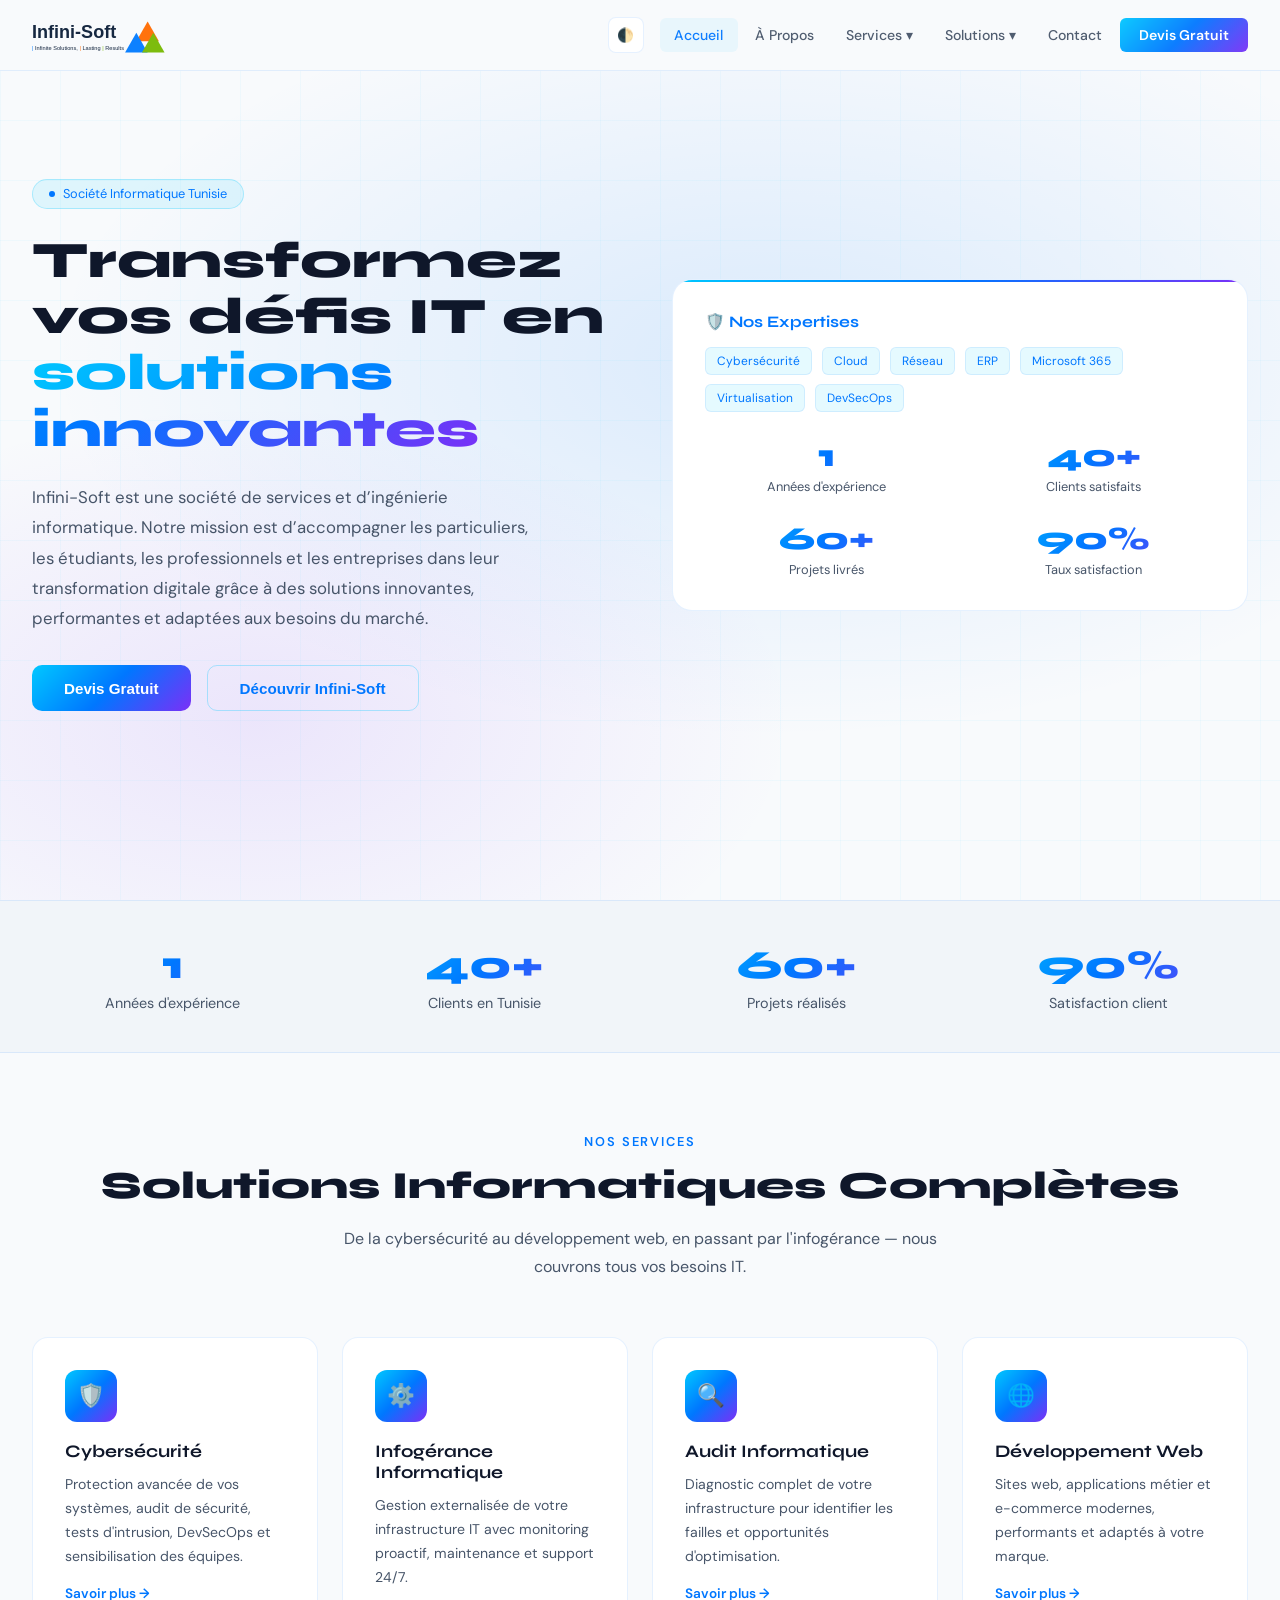
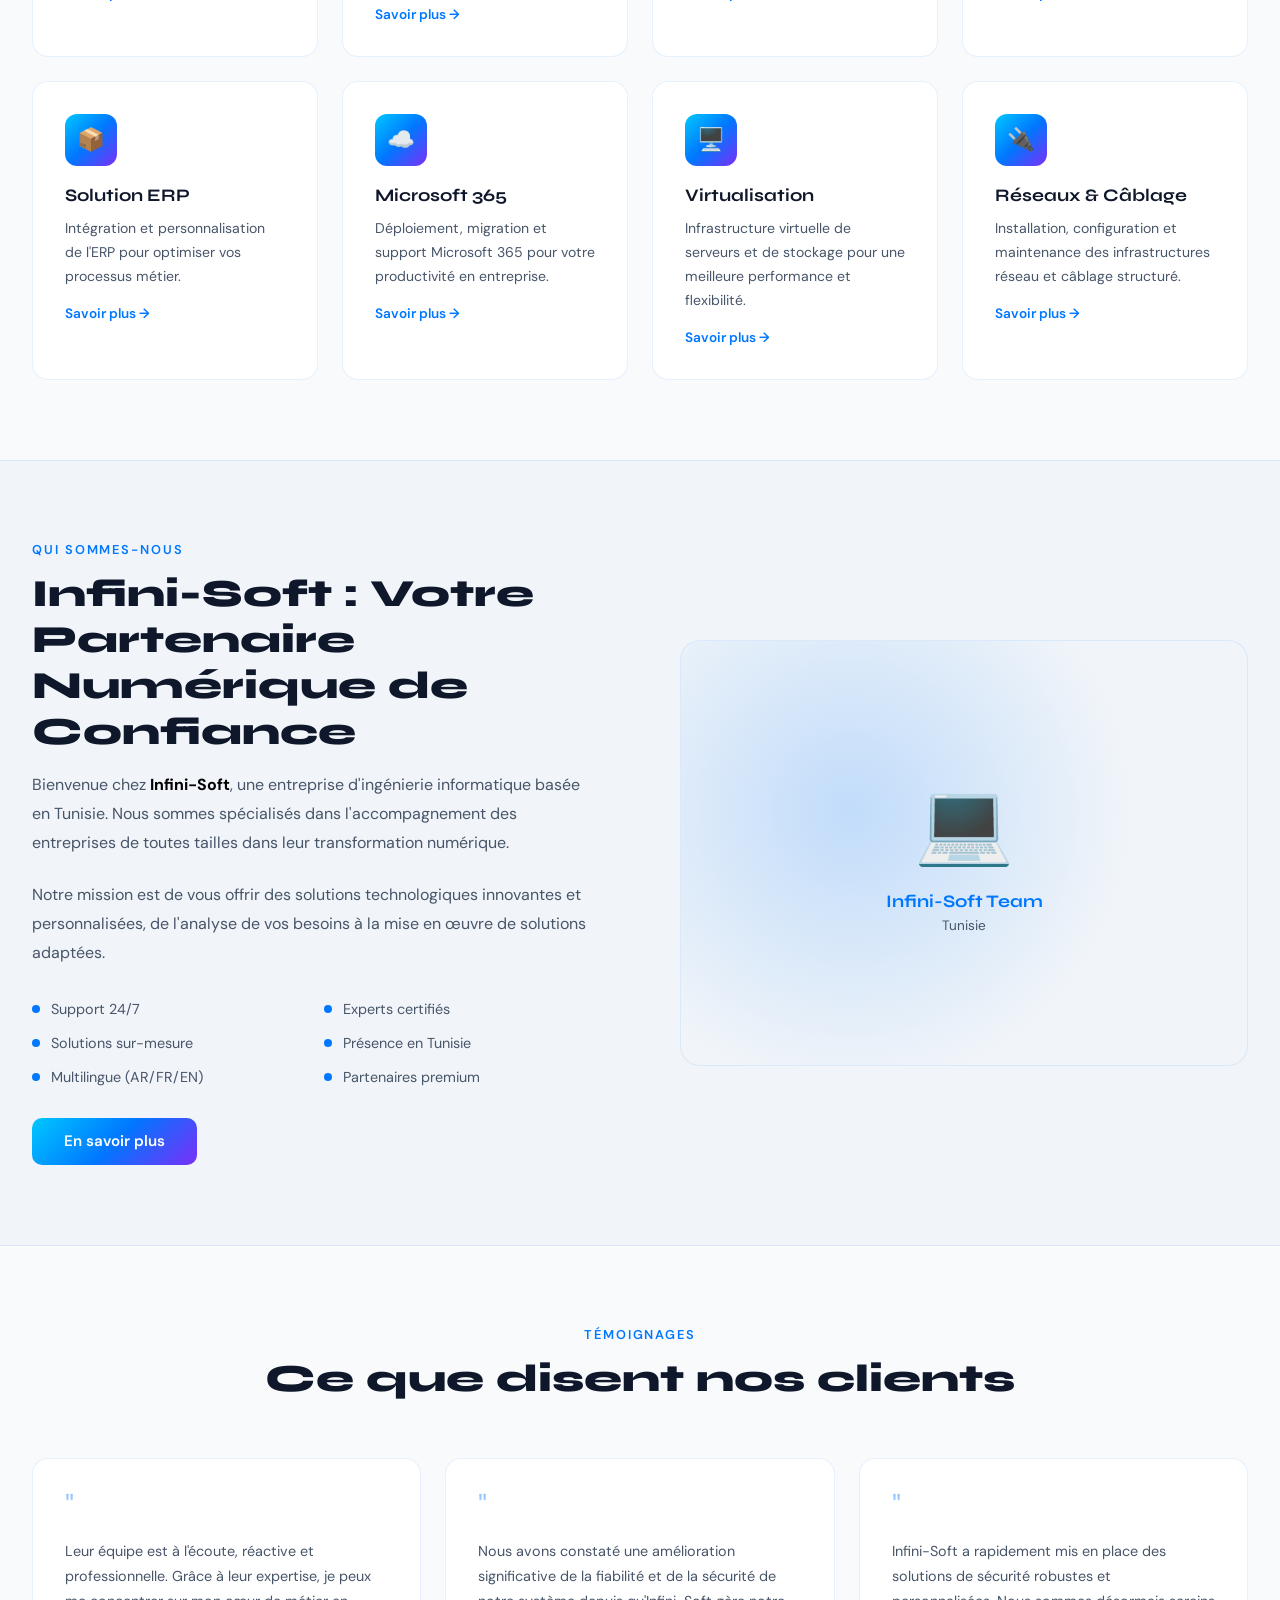
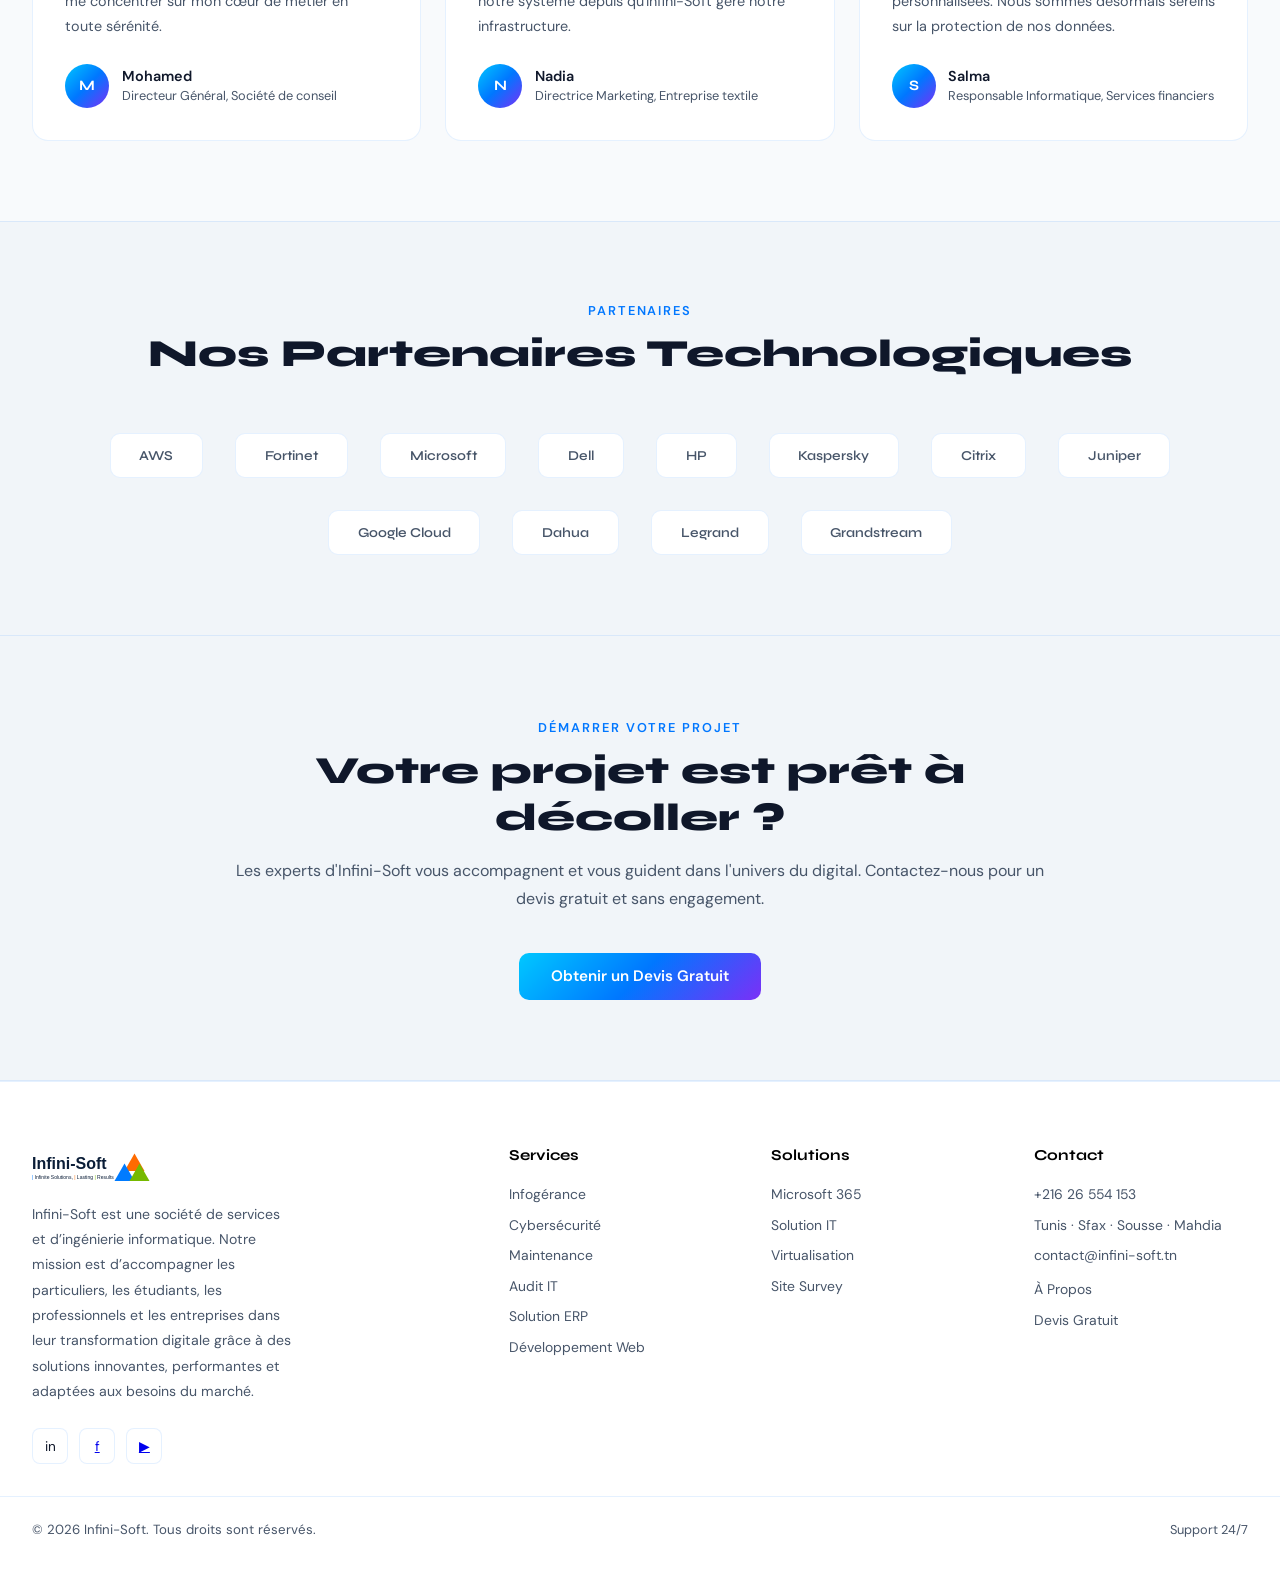
==== index.html @ 105f799c "fix: boutons hero, suppression X twitter, YouTube link, texte cybersecurite, responsive CTA" ====
<!DOCTYPE html>
<html lang="fr">
<head>
<meta charset="UTF-8">
<meta name="viewport" content="width=device-width, initial-scale=1.0">
<title>Infini-Soft</title>
<link rel="icon" type="image/svg+xml" href="img/favicon.svg">
<link href="https://fonts.googleapis.com/css2?family=Syne:wght@400;600;700;800&family=DM+Sans:wght@300;400;500;600&display=swap" rel="stylesheet">
<style>
:root {
  /* Valeurs par défaut (Mode Clair) */
  --bg: #f8fafc;
  --bg2: #ffffff;
  --bg3: #f1f5f9;
  --accent: #0077ff;
  --accent2: #0056b3;
  --accent3: #6366f1;
  --text: #0f172a;
  --text2: #475569;
  --white: #000000;
  --card: #ffffff;
  --border: rgba(0,119,255,0.1);
  --grad: linear-gradient(135deg, #00c8ff 0%, #0077ff 50%, #7b2ff7 100%);
  --shadow: 0 10px 30px rgba(0,0,0,0.05);
}

/* Mode Sombre (soit via système, soit via classe forcée) */
@media (prefers-color-scheme: dark) {
  body:not(.light-mode) {
    --bg: #0a0e1a;
    --bg2: #0f1525;
    --bg3: #141c30;
    --accent: #00c8ff;
    --accent2: #0077ff;
    --accent3: #7b2ff7;
    --text: #e8edf8;
    --text2: #8899bb;
    --white: #ffffff;
    --card: #131b2e;
    --border: rgba(0,200,255,0.12);
    --grad: linear-gradient(135deg, #00c8ff 0%, #0077ff 50%, #7b2ff7 100%);
    --shadow: 0 20px 60px rgba(0,120,255,0.15);
  }
}

body.dark-mode {
  --bg: #0a0e1a;
  --bg2: #0f1525;
  --bg3: #141c30;
  --accent: #00c8ff;
  --accent2: #0077ff;
  --accent3: #7b2ff7;
  --text: #e8edf8;
  --text2: #8899bb;
  --white: #ffffff;
  --card: #131b2e;
  --border: rgba(0,200,255,0.12);
  --grad: linear-gradient(135deg, #00c8ff 0%, #0077ff 50%, #7b2ff7 100%);
  --shadow: 0 20px 60px rgba(0,120,255,0.15);
}

body.light-mode {
  --bg: #f8fafc;
  --bg2: #ffffff;
  --bg3: #f1f5f9;
  --accent: #0077ff;
  --accent2: #0056b3;
  --accent3: #6366f1;
  --text: #0f172a;
  --text2: #475569;
  --white: #000000;
  --card: #ffffff;
  --border: rgba(0,119,255,0.1);
  --grad: linear-gradient(135deg, #00c8ff 0%, #0077ff 50%, #7b2ff7 100%);
  --shadow: 0 10px 30px rgba(0,0,0,0.05);
}
*{margin:0;padding:0;box-sizing:border-box;}
html{scroll-behavior:smooth;}
body{font-family:'DM Sans',sans-serif;background:var(--bg);color:var(--text);overflow-x:hidden; scroll-behavior: smooth;}
body.menu-open{overflow:hidden;height:100vh;overscroll-behavior:none;}

/* ─── SCROLLBAR ─── */
::-webkit-scrollbar{width:6px;}
::-webkit-scrollbar-track{background:var(--bg);}
::-webkit-scrollbar-thumb{background:var(--accent2);border-radius:3px;}

/* ─── PAGES ─── */
.page{display:none;min-height:100vh;}
.page.active{display:block;}

/* ─── NAV ─── */
nav{position:fixed;top:0;left:0;right:0;z-index:1000;background:var(--bg);backdrop-filter:blur(20px);border-bottom:1px solid var(--border);opacity: 0.95;}
.nav-inner{max-width:1280px;margin:auto;padding:0 2rem;display:flex;align-items:center;justify-content:space-between;height:70px;}
.logo{display: flex; align-items: center; cursor:pointer;}
.logo img.dark-logo { display: none; }
.logo img.light-logo { display: block; }

@media (prefers-color-scheme: dark) {
  body:not(.light-mode) .logo img.light-logo { display: none; }
  body:not(.light-mode) .logo img.dark-logo { display: block; }
}
body.dark-mode .logo img.light-logo { display: none; }
body.dark-mode .logo img.dark-logo { display: block; }
body.light-mode .logo img.dark-logo { display: none; }
body.light-mode .logo img.light-logo { display: block; }
.nav-links{display:flex;gap:0.2rem;list-style:none;}
.nav-links li{position:relative;}
.nav-links a{color:var(--text2);text-decoration:none;font-size:0.88rem;font-weight:500;padding:0.5rem 0.9rem;border-radius:6px;transition:all .2s;cursor:pointer;display:block;}
.nav-links a:hover,.nav-links a.active{color:var(--accent);background:rgba(0,200,255,0.07);}
.dropdown{position:absolute;top:100%;left:0;background:var(--bg2);border:1px solid var(--border);border-radius:10px;min-width:240px;padding:0.5rem;opacity:0;pointer-events:none;transform:translateY(10px);transition:all .25s;z-index:1100;box-shadow:var(--shadow);max-height:80vh;overflow-y:auto;}
.nav-links li:hover .dropdown{opacity:1;pointer-events:all;transform:translateY(0);}
.dropdown a{font-size:0.84rem;padding:0.6rem 1rem;border-radius:6px;color:var(--text2);display:block;width:100%;transition: .2s;}
.dropdown a:hover{color:var(--accent);background:rgba(0,200,255,0.07);transform: translateX(5px);}
.nav-cta{background:var(--grad);color:#fff!important;border-radius:8px;padding:0.5rem 1.2rem!important;font-weight:600!important;-webkit-text-fill-color:#fff!important;}
.nav-cta:hover{opacity:0.9;color:#fff!important;}
.hamburger{display:none;flex-direction:column;gap:5px;cursor:pointer;padding:8px;min-width:44px;min-height:44px;justify-content:center;align-items:center;}
.hamburger span{width:24px;height:2px;background:var(--text);border-radius:2px;transition:.3s;}
.mobile-menu{display:none;position:fixed;top:70px;left:0;right:0;background:var(--bg2);border-bottom:1px solid var(--border);padding:1rem 2rem;z-index:999;max-height:calc(100vh - 70px);overflow-y:auto;overscroll-behavior:contain;-webkit-overflow-scrolling:touch;}
.mobile-menu.open{display:block;}
.mobile-menu a{display:block;padding:.7rem 0;color:var(--text2);text-decoration:none;font-size:.95rem;border-bottom:1px solid var(--border);cursor:pointer;}
#mobileServicesToggle{font-weight:600;color:var(--text);}
#mobileServicesMenu{display:none;background:rgba(0,200,255,0.04);border-radius:8px;margin:.3rem 0;padding:.3rem .8rem;}
#mobileServicesMenu a{font-size:.9rem;padding:.55rem 0;border-bottom:1px solid rgba(0,200,255,0.08);}
#mobileServicesMenu a:last-child{border-bottom:none;}
#mobileSolutionsToggle{font-weight:600;color:var(--text);}
#mobileSolutionsMenu{display:none;background:rgba(0,200,255,0.04);border-radius:8px;margin:.3rem 0;padding:.3rem .8rem;}
#mobileSolutionsMenu a{font-size:.9rem;padding:.55rem 0;border-bottom:1px solid rgba(0,200,255,0.08);}
#mobileSolutionsMenu a:last-child{border-bottom:none;}

/* ─── HERO ─── */
.hero{min-height:100vh;display:flex;align-items:center;position:relative;overflow:hidden;padding-top:70px;}
.hero-bg{position:absolute;inset:0;pointer-events:none;z-index:0;background:radial-gradient(ellipse 80% 60% at 60% 40%, rgba(0,119,255,0.12) 0%, transparent 70%),radial-gradient(ellipse 60% 50% at 20% 80%, rgba(123,47,247,0.10) 0%, transparent 70%);}
.hero-grid{position:absolute;inset:0;pointer-events:none;z-index:0;background-image:linear-gradient(rgba(0,200,255,0.04) 1px,transparent 1px),linear-gradient(90deg,rgba(0,200,255,0.04) 1px,transparent 1px);background-size:60px 60px;}
.hero-inner{position:relative;z-index:1;max-width:1280px;margin:auto;padding:4rem 2rem;display:grid;grid-template-columns:1fr 1fr;gap:4rem;align-items:center;}
.hero-badge{display:inline-flex;align-items:center;gap:.5rem;background:rgba(0,200,255,0.1);border:1px solid rgba(0,200,255,0.25);border-radius:50px;padding:.35rem 1rem;font-size:.8rem;color:var(--accent);margin-bottom:1.5rem;}
.hero-badge span{width:6px;height:6px;background:var(--accent);border-radius:50%;animation:pulse 2s infinite;}
@keyframes pulse{0%,100%{opacity:1}50%{opacity:.3}}
.hero h1{font-family:'Syne',sans-serif;font-size:clamp(2.2rem,4vw,3.8rem);font-weight:800;line-height:1.1;margin-bottom:1.5rem;}
.hero h1 .grad{background:var(--grad);-webkit-background-clip:text;-webkit-text-fill-color:transparent;}
.hero p{color:var(--text2);font-size:1.05rem;line-height:1.8;margin-bottom:2rem;max-width:520px;}
.hero-btns{display:flex;gap:1rem;flex-wrap:wrap;}
.btn-primary{background:var(--grad);color:#fff;border:none;padding:.85rem 2rem;border-radius:10px;font-size:.95rem;font-weight:600;cursor:pointer;transition:.25s;text-decoration:none;display:inline-block;}
.btn-primary:hover{transform:translateY(-2px);box-shadow:0 12px 30px rgba(0,119,255,0.4);}
.btn-outline{background:transparent;color:var(--accent);border:1px solid rgba(0,200,255,0.3);padding:.85rem 2rem;border-radius:10px;font-size:.95rem;font-weight:600;cursor:pointer;transition:.25s;text-decoration:none;display:inline-block;}
.btn-outline:hover{background:rgba(0,200,255,0.08);border-color:var(--accent);}
.hero-visual{position:relative;}
.hero-card{background:var(--card);border:1px solid var(--border);border-radius:20px;padding:2rem;position:relative;overflow:hidden;}
.hero-card::before{content:'';position:absolute;top:0;left:0;right:0;height:2px;background:var(--grad);}
.stats-grid{display:grid;grid-template-columns:1fr 1fr;gap:1.5rem;margin-top:1.5rem;}
.stat-item{text-align:center;}
.stat-num{font-family:'Syne',sans-serif;font-size:2rem;font-weight:800;background:var(--grad);-webkit-background-clip:text;-webkit-text-fill-color:transparent;}
.stat-label{font-size:.8rem;color:var(--text2);margin-top:.2rem;}
.floating-chips{display:flex;gap:.6rem;flex-wrap:wrap;margin-bottom:1.5rem;}
.chip{background:rgba(0,200,255,0.1);border:1px solid var(--border);border-radius:6px;padding:.3rem .7rem;font-size:.75rem;color:var(--accent);}

/* ─── SECTION BASE ─── */
section{padding:5rem 0; scroll-margin-top: 80px;}
.container{max-width:1280px;margin:auto;padding:0 2rem;}
.section-label{font-size:.8rem;font-weight:600;letter-spacing:.15em;text-transform:uppercase;color:var(--accent);margin-bottom:.8rem;}
.section-title{font-family:'Syne',sans-serif;font-size:clamp(1.8rem,3vw,2.8rem);font-weight:800;line-height:1.2;margin-bottom:1rem;}
.section-sub{color:var(--text2);font-size:1rem;line-height:1.75;max-width:600px;}
.section-header{margin-bottom:3.5rem;}
.text-center{text-align:center;}
.text-center .section-sub{margin:0 auto;}

/* ─── SERVICES GRID ─── */
.services-grid{display:grid;grid-template-columns:repeat(auto-fill,minmax(280px,1fr));gap:1.5rem;}
.service-card{background:var(--card);border:1px solid var(--border);border-radius:16px;padding:2rem;transition:.3s;cursor:pointer;position:relative;overflow:hidden;}
.service-card::after{content:'';position:absolute;inset:0;background:var(--grad);opacity:0;transition:.3s;}
.service-card:hover{transform:translateY(-4px);border-color:rgba(0,200,255,0.3);box-shadow:var(--shadow);}
.service-icon{width:52px;height:52px;background:var(--grad);border-radius:12px;display:flex;align-items:center;justify-content:center;font-size:1.4rem;margin-bottom:1.2rem;position:relative;z-index:1;}
.service-card h3{font-family:'Syne',sans-serif;font-size:1.1rem;font-weight:700;margin-bottom:.7rem;position:relative;z-index:1;}
.service-card p{color:var(--text2);font-size:.88rem;line-height:1.7;position:relative;z-index:1;}
.service-link{color:var(--accent);font-size:.85rem;font-weight:600;margin-top:1rem;display:inline-flex;align-items:center;gap:.3rem;text-decoration:none;position:relative;z-index:1;cursor:pointer;}
.service-link:hover{gap:.6rem;}

/* ─── ABOUT SECTION ─── */
.about-grid{display:grid;grid-template-columns:1fr 1fr;gap:5rem;align-items:center;}
.about-img{border-radius:20px;overflow:hidden;position:relative;}
.about-img-placeholder{width:100%;aspect-ratio:4/3;background:var(--bg3);border-radius:20px;border:1px solid var(--border);display:flex;align-items:center;justify-content:center;font-size:4rem;position:relative;overflow:hidden;}
.about-img-placeholder::before{content:'';position:absolute;inset:0;background:radial-gradient(circle at 30% 40%, rgba(0,119,255,0.2),transparent 60%);}
.about-features{display:grid;grid-template-columns:1fr 1fr;gap:1rem;margin-top:2rem;}
.feat-item{display:flex;align-items:center;gap:.7rem;font-size:.9rem;color:var(--text2);}
.feat-dot{width:8px;height:8px;border-radius:50%;background:var(--accent);flex-shrink:0;}

/* ─── STATS BAR ─── */
.stats-bar{background:var(--bg3);border-top:1px solid var(--border);border-bottom:1px solid var(--border);}
.stats-bar-inner{max-width:1280px;margin:auto;padding:2.5rem 2rem;display:grid;grid-template-columns:repeat(4,1fr);gap:2rem;}
.stat-box{text-align:center;}
.stat-box .num{font-family:'Syne',sans-serif;font-size:2.5rem;font-weight:800;background:var(--grad);-webkit-background-clip:text;-webkit-text-fill-color:transparent;}
.stat-box .lbl{color:var(--text2);font-size:.9rem;margin-top:.3rem;}

/* ─── TESTIMONIALS ─── */
.testimonials-grid{display:grid;grid-template-columns:repeat(auto-fill,minmax(320px,1fr));gap:1.5rem;}
.testi-card{background:var(--card);border:1px solid var(--border);border-radius:16px;padding:2rem;}
.testi-quote{font-size:2rem;color:var(--accent);opacity:.4;line-height:1;}
.testi-text{color:var(--text2);font-size:.9rem;line-height:1.75;margin:1rem 0 1.5rem;}
.testi-author{display:flex;align-items:center;gap:.8rem;}
.testi-avatar{width:44px;height:44px;border-radius:50%;background:var(--grad);display:flex;align-items:center;justify-content:center;font-family:'Syne',sans-serif;font-weight:700;font-size:.9rem;color:#fff;}
.testi-name{font-weight:600;font-size:.9rem;}
.testi-role{color:var(--text2);font-size:.8rem;margin-top:.1rem;}

/* ─── PARTNERS ─── */
.partners-row{display:flex;gap:2rem;flex-wrap:wrap;justify-content:center;align-items:center;}
.partner-logo{background:var(--card);border:1px solid var(--border);border-radius:10px;padding:.8rem 1.8rem;font-family:'Syne',sans-serif;font-size:.85rem;font-weight:600;color:var(--text2);transition:.2s;}
.partner-logo:hover{border-color:var(--accent);color:var(--accent);}

/* ─── CTA SECTION ─── */
.cta-section{background:var(--bg3);border-top:1px solid var(--border);border-bottom:1px solid var(--border);}
.cta-inner{max-width:900px;margin:auto;padding:5rem 2rem;text-align:center;}
.cta-inner h2{font-family:'Syne',sans-serif;font-size:clamp(1.8rem,3vw,2.8rem);font-weight:800;margin-bottom:1rem;}
.cta-inner p{color:var(--text2);font-size:1rem;line-height:1.75;margin-bottom:2.5rem;}

/* ─── CONTACT ─── */
.contact-grid{display:grid;grid-template-columns:1fr 1.5fr;gap:4rem;align-items:start;}
.contact-info h3{font-family:'Syne',sans-serif;font-size:1.5rem;font-weight:700;margin-bottom:1rem;}
.contact-info p{color:var(--text2);font-size:.95rem;line-height:1.75;margin-bottom:2rem;}
.contact-item{display:flex;align-items:center;gap:1rem;margin-bottom:1.2rem;}
.contact-icon{width:44px;height:44px;background:rgba(0,200,255,0.1);border:1px solid var(--border);border-radius:10px;display:flex;align-items:center;justify-content:center;font-size:1.1rem;flex-shrink:0;}
.contact-detail{font-size:.9rem;}
.contact-detail strong{display:block;margin-bottom:.1rem;}
.contact-detail span{color:var(--text2);font-size:.85rem;}
.contact-form{background:var(--card);border:1px solid var(--border);border-radius:20px;padding:2.5rem;}
.form-group{margin-bottom:1.2rem;}
.form-row{display:grid;grid-template-columns:1fr 1fr;gap:1rem;}
label{display:block;font-size:.85rem;font-weight:500;color:var(--text2);margin-bottom:.5rem;}
input,textarea,select{width:100%;background:var(--bg3);border:1px solid var(--border);border-radius:10px;padding:.85rem 1rem;color:var(--text);font-family:'DM Sans',sans-serif;font-size:.9rem;outline:none;transition:.2s;}
input:focus,textarea:focus,select:focus{border-color:var(--accent);box-shadow:0 0 0 3px rgba(0,200,255,0.1);}
textarea{resize:vertical;min-height:130px;}
select option{background:var(--bg2);}

/* ─── FOOTER ─── */
footer{background:var(--bg2);border-top:1px solid var(--border);padding:4rem 0 2rem;}
.footer-grid{max-width:1280px;margin:auto;padding:0 2rem;display:grid;grid-template-columns:2fr 1fr 1fr 1fr;gap:3rem;}
.footer-brand p{color:var(--text2);font-size:.88rem;line-height:1.8;margin-top:1rem;max-width:260px;}
.footer-socials{display:flex;gap:.7rem;margin-top:1.5rem;}
.social-btn{width:36px;height:36px;background:var(--card);border:1px solid var(--border);border-radius:8px;display:flex;align-items:center;justify-content:center;cursor:pointer;transition:.2s;font-size:.85rem;}
.social-btn:hover{border-color:var(--accent);color:var(--accent);}
.footer-col h4{font-family:'Syne',sans-serif;font-size:.95rem;font-weight:700;margin-bottom:1.2rem;color:var(--white);}
.footer-col ul{list-style:none;}
.footer-col li{margin-bottom:.6rem;}
.footer-col a{color:var(--text2);text-decoration:none;font-size:.87rem;transition:.2s;cursor:pointer;}
.footer-col a:hover{color:var(--accent);}
.footer-bottom{max-width:1280px;margin:2rem auto 0;padding:1.5rem 2rem 0;border-top:1px solid var(--border);display:flex;justify-content:space-between;align-items:center;flex-wrap:gap}
.footer-bottom p{color:var(--text2);font-size:.83rem;}

/* ─── PAGE HERO ─── */
.page-hero{padding:8rem 0 4rem;background:var(--bg2);border-bottom:1px solid var(--border);text-align:center;position:relative;overflow:hidden;}
.page-hero::before{content:'';position:absolute;inset:0;background:radial-gradient(ellipse 70% 60% at 50% 0%, rgba(0,119,255,0.12),transparent 70%);}
.page-hero-inner{position:relative;max-width:800px;margin:auto;padding:0 2rem;}
.breadcrumb{display:flex;align-items:center;justify-content:center;gap:.5rem;font-size:.82rem;color:var(--text2);margin-bottom:1.5rem;}
.breadcrumb .sep{opacity:.4;}
.breadcrumb .current{color:var(--accent);}

/* ─── BLOG ─── */
.blog-grid{display:grid;grid-template-columns:repeat(auto-fill,minmax(320px,1fr));gap:1.5rem;}
.blog-card{background:var(--card);border:1px solid var(--border);border-radius:16px;overflow:hidden;transition:.3s;}
.blog-card:hover{transform:translateY(-3px);box-shadow:var(--shadow);border-color:rgba(0,200,255,0.25);}
.blog-img{width:100%;height:200px;background:linear-gradient(135deg,rgba(0,119,255,0.2),rgba(123,47,247,0.2));display:flex;align-items:center;justify-content:center;font-size:3rem;}
.blog-body{padding:1.5rem;}
.blog-tag{font-size:.75rem;font-weight:600;color:var(--accent);text-transform:uppercase;letter-spacing:.08em;margin-bottom:.6rem;}
.blog-card h3{font-family:'Syne',sans-serif;font-size:1rem;font-weight:700;line-height:1.4;margin-bottom:.7rem;}
.blog-card p{color:var(--text2);font-size:.85rem;line-height:1.7;}
.blog-meta{display:flex;align-items:center;justify-content:space-between;margin-top:1rem;padding-top:1rem;border-top:1px solid var(--border);font-size:.8rem;color:var(--text2);}

/* ─── EXPERTISE PAGE ─── */
.expertise-detail{background:var(--card);border:1px solid var(--border);border-radius:16px;padding:2.5rem;margin-bottom:1.5rem;}
.expertise-detail h3{font-family:'Syne',sans-serif;font-size:1.3rem;font-weight:700;margin-bottom:1rem;}
.expertise-detail p{color:var(--text2);font-size:.9rem;line-height:1.75;margin-bottom:1rem;}
.tag-list{display:flex;gap:.5rem;flex-wrap:wrap;margin-top:1rem;}
.tag{background:rgba(0,200,255,0.1);border:1px solid rgba(0,200,255,0.2);border-radius:6px;padding:.25rem .7rem;font-size:.78rem;color:var(--accent);}

/* ─── OFFERS GRID ─── */
.offers-grid{display:grid;grid-template-columns:repeat(auto-fill,minmax(300px,1fr));gap:1.5rem;}
.offer-card{background:var(--card);border:1px solid var(--border);border-radius:16px;padding:2rem;position:relative;transition:.3s;}
.offer-card.featured{border-color:rgba(0,200,255,0.4);background:linear-gradient(135deg,rgba(0,119,255,0.06),rgba(123,47,247,0.06));}
.offer-card:hover{transform:translateY(-3px);box-shadow:var(--shadow);}
.offer-badge{position:absolute;top:1rem;right:1rem;background:var(--grad);color:#fff;font-size:.7rem;font-weight:700;padding:.2rem .6rem;border-radius:50px;}
.offer-icon{font-size:2.2rem;margin-bottom:1rem;}
.offer-card h3{font-family:'Syne',sans-serif;font-size:1.15rem;font-weight:700;margin-bottom:.7rem;}
.offer-card p{color:var(--text2);font-size:.87rem;line-height:1.7;margin-bottom:1.2rem;}
.offer-list{list-style:none;}
.offer-list li{font-size:.85rem;color:var(--text2);padding:.25rem 0;display:flex;align-items:center;gap:.5rem;}
.offer-list li::before{content:'✓';color:var(--accent);font-weight:700;}

/* ─── SOLUTIONS PAGE ─── */
.solutions-hero-cards{display:grid;grid-template-columns:repeat(auto-fill,minmax(260px,1fr));gap:1.5rem;margin-top:3rem;}
.sol-card{background:var(--card);border:1px solid var(--border);border-radius:16px;padding:2rem;text-align:center;transition:.3s;}
.sol-card:hover{border-color:rgba(0,200,255,0.35);transform:translateY(-3px);}
.sol-icon{width:64px;height:64px;background:var(--grad);border-radius:16px;display:flex;align-items:center;justify-content:center;font-size:1.8rem;margin:0 auto 1.2rem;}
.sol-card h3{font-family:'Syne',sans-serif;font-size:1rem;font-weight:700;margin-bottom:.6rem;}
.sol-card p{color:var(--text2);font-size:.85rem;line-height:1.65;}

/* ─── ANIMATIONS ─── */
.fade-in{opacity:0;transform:translateY(24px);transition:opacity .6s,transform .6s;}
.fade-in.visible{opacity:1;transform:none;}

/* ══════════════════════════════════════════
   RESPONSIVE — TABLET  (≤ 900px)
══════════════════════════════════════════ */
@media(max-width:900px){
  .nav-links,.nav-cta{display:none;}
  .hamburger{display:flex;}
  .hero-inner{grid-template-columns:1fr;gap:2rem;padding:3rem 1.5rem;}
  .hero-visual{display:none;}
  .hero h1{font-size:clamp(1.9rem,5vw,2.8rem);}
  .hero p{font-size:.97rem;}
  .hero-btns{flex-direction:column;gap:.75rem;}
  .btn-primary,.btn-outline{width:100%;text-align:center;padding:.85rem 1.5rem;}
  section{padding:3.5rem 0;}
  .container{padding:0 1.25rem;}
  .about-grid{grid-template-columns:1fr;gap:2.5rem;}
  .contact-grid{grid-template-columns:1fr;gap:2.5rem;}
  .footer-grid{grid-template-columns:1fr 1fr;gap:2rem;}
  .stats-bar-inner{grid-template-columns:repeat(2,1fr);gap:1.5rem;}
  .form-row{grid-template-columns:1fr;}
  .contact-form{padding:1.75rem 1.25rem;}
  .page-hero{padding:6rem 0 3rem;}
  .about-features{grid-template-columns:1fr;}
  .offers-grid{grid-template-columns:1fr 1fr;}
  .solutions-hero-cards{grid-template-columns:1fr 1fr;}
}

/* ══════════════════════════════════════════
   RESPONSIVE — MOBILE  (≤ 600px)
══════════════════════════════════════════ */
@media(max-width:600px){
  .nav-inner{padding:0 1rem;}
  .mobile-menu{padding:1rem 1.25rem;}
  .hero{padding-top:70px;}
  .hero-inner{padding:2.5rem 1rem;}
  .hero h1{font-size:clamp(1.7rem,7vw,2.2rem);}
  .hero-badge{font-size:.75rem;padding:.3rem .8rem;}
  section{padding:2.5rem 0;}
  .container{padding:0 1rem;}
  .section-title{font-size:clamp(1.5rem,6vw,2rem);}
  .section-header{margin-bottom:2rem;}
  .stats-bar-inner{grid-template-columns:1fr 1fr;gap:1rem;padding:1.5rem 1rem;}
  .stat-box .num{font-size:2rem;}
  .services-grid{grid-template-columns:1fr;}
  .about-grid{gap:2rem;}
  .about-img-placeholder{font-size:3rem;}
  .testimonials-grid{grid-template-columns:1fr;}
  .blog-grid{grid-template-columns:1fr;}
  .offers-grid{grid-template-columns:1fr;}
  .solutions-hero-cards{grid-template-columns:1fr;}
  .contact-form{padding:1.5rem 1rem;}
  .contact-grid{gap:2rem;}
  .footer-grid{grid-template-columns:1fr;gap:2rem;}
  .footer-bottom{flex-direction:column;gap:.5rem;text-align:center;}
  footer{padding:3rem 0 1.5rem;}
  .page-hero{padding:5rem 0 2.5rem;}
  .page-hero-inner{padding:0 1rem;}
  .breadcrumb{flex-wrap:wrap;justify-content:center;}
  .cta-inner{padding:3rem 1rem;}
  .cta-inner h2{font-size:clamp(1.4rem,6vw,1.9rem);}
  .cta-inner .btn-primary{width:auto;max-width:100%;display:inline-block;padding:.85rem 1.5rem;white-space:normal;word-break:break-word;}
  .footer-brand p{font-size:.82rem;line-height:1.7;}
  .expertise-detail{padding:1.5rem 1rem;}
  .partners-row{gap:1rem;}
  .partner-logo{padding:.6rem 1.2rem;font-size:.8rem;}
  .btn-primary,.btn-outline{display:block;width:100%;text-align:center;}
  .hero-btns{flex-direction:column;}
}
</style>
</head>
<body>

<!-- ══════════════ NAVIGATION ══════════════ -->
<nav>
  <div class="nav-inner">
    <div class="logo" onclick="showPage('home')">
      <img src="img/logo-light.svg" alt="Infini-Soft" class="light-logo" style="height: 45px; vertical-align: middle;">
      <img src="img/logo-dark.svg" alt="Infini-Soft" class="dark-logo" style="height: 45px; vertical-align: middle;">
    </div>
    <div style="display: flex; align-items: center; gap: 1rem;">
      <button id="theme-toggle" class="social-btn" title="Changer de mode" style="background: var(--bg2); border: 1px solid var(--border); color: var(--text);">
        <span id="theme-icon">🌓</span>
      </button>
      <ul class="nav-links">
        <li><a href="javascript:void(0)" onclick="showPage('home')" class="active" id="nav-home">Accueil</a></li>
      <li><a href="javascript:void(0)" onclick="showPage('about')" id="nav-about">À Propos</a></li>
      <li>
        <a href="javascript:void(0)" id="nav-services">Services ▾</a>
        <div class="dropdown">
          <a href="javascript:void(0)" onclick="showPage('infogerance')">Infogérance Informatique</a>
          <a href="javascript:void(0)" onclick="showPage('cybersecurite')">Cybersécurité</a>
          <a href="javascript:void(0)" onclick="showPage('maintenance')">Maintenance Informatique</a>
          <a href="javascript:void(0)" onclick="showPage('audit')">Audit Informatique</a>
          <a href="javascript:void(0)" onclick="showPage('erp')">Solution ERP</a>
          <a href="javascript:void(0)" onclick="showPage('microsoft365')">Microsoft 365</a>
          <a href="javascript:void(0)" onclick="showPage('solutionit')">Solution IT</a>
          <a href="javascript:void(0)" onclick="showPage('devweb')">Développement Web</a>
          <a href="javascript:void(0)" onclick="showPage('virtualisation')">Virtualisation</a>
        </div>
      </li>
      <li>
        <a href="javascript:void(0)" id="nav-solutions">Solutions ▾</a>
        <div class="dropdown">
          <a href="javascript:void(0)" onclick="showPage('microsoft365')">Microsoft 365</a>
          <a href="javascript:void(0)" onclick="showPage('solutionit')">Solution IT</a>
          <a href="javascript:void(0)" onclick="showPage('virtualisation')">Virtualisation</a>
          <a href="javascript:void(0)" onclick="showPage('solutions')">Site Survey</a>
        </div>
      </li>

      <li><a href="javascript:void(0)" onclick="showPage('contact')" id="nav-contact">Contact</a></li>
      <li><a href="javascript:void(0)" onclick="showPage('contact')" class="nav-cta">Devis Gratuit</a></li>
    </ul>
    <div class="hamburger" onclick="toggleMenu()">
      <span></span><span></span><span></span>
    </div>
  </div>
</nav>
<div class="mobile-menu" id="mobileMenu">
  <a href="javascript:void(0)" onclick="showPage('home')">Accueil</a>
  <a href="javascript:void(0)" onclick="showPage('about')">À Propos</a>
  <a href="javascript:void(0)" onclick="toggleMobileServices(event)" id="mobileServicesToggle" style="display:flex;justify-content:space-between;align-items:center;">
    Services <span id="mobileServicesArrow" style="transition:.3s;display:inline-block;">▾</span>
  </a>
  <div id="mobileServicesMenu">
    <a href="javascript:void(0)" onclick="showPage('infogerance')">Infogérance Informatique</a>
    <a href="javascript:void(0)" onclick="showPage('cybersecurite')">Cybersécurité</a>
    <a href="javascript:void(0)" onclick="showPage('maintenance')">Maintenance Informatique</a>
    <a href="javascript:void(0)" onclick="showPage('audit')">Audit Informatique</a>
    <a href="javascript:void(0)" onclick="showPage('erp')">Solution ERP</a>
    <a href="javascript:void(0)" onclick="showPage('microsoft365')">Microsoft 365</a>
    <a href="javascript:void(0)" onclick="showPage('solutionit')">Solution IT</a>
    <a href="javascript:void(0)" onclick="showPage('devweb')">Développement Web</a>
    <a href="javascript:void(0)" onclick="showPage('virtualisation')">Virtualisation</a>
  </div>
  <a href="javascript:void(0)" onclick="toggleMobileSolutions(event)" id="mobileSolutionsToggle" style="display:flex;justify-content:space-between;align-items:center;">
    Solutions <span id="mobileSolutionsArrow" style="transition:.3s;display:inline-block;">▾</span>
  </a>
  <div id="mobileSolutionsMenu">
    <a href="javascript:void(0)" onclick="showPage('microsoft365')">Microsoft 365</a>
    <a href="javascript:void(0)" onclick="showPage('solutionit')">Solution IT</a>
    <a href="javascript:void(0)" onclick="showPage('virtualisation')">Virtualisation</a>
    <a href="javascript:void(0)" onclick="showPage('solutions')">Site Survey</a>
  </div>
  <a href="javascript:void(0)" onclick="showPage('contact')">Contact</a>
  <a href="javascript:void(0)" onclick="showPage('contact')" style="color:var(--accent);font-weight:600;">Devis Gratuit →</a>
</div>

<!-- ══════════════ PAGE: ACCUEIL ══════════════ -->
<div class="page active" id="page-home">

  <!-- HERO -->
  <section class="hero">
    <div class="hero-bg"></div>
    <div class="hero-grid"></div>
    <div class="hero-inner container">
      <div>
        <div class="hero-badge"><span></span> Société Informatique Tunisie</div>
        <h1>Transformez vos défis IT en <span class="grad">solutions innovantes</span></h1>
        <p>Infini-Soft est une société de services et d’ingénierie informatique. Notre mission est d’accompagner les particuliers, les étudiants, les professionnels et les entreprises dans leur transformation digitale grâce à des solutions innovantes, performantes et adaptées aux besoins du marché.</p>
        <div class="hero-btns">
          <button type="button" class="btn-primary" id="btn-devis" onclick="showPage('contact')">Devis Gratuit</button>
          <button type="button" class="btn-outline" id="btn-about" onclick="showPage('about')">Découvrir Infini-Soft</button>
        </div>
      </div>
      <div class="hero-visual">
        <div class="hero-card">
          <div style="font-family:'Syne',sans-serif;font-size:1rem;font-weight:700;margin-bottom:1rem;color:var(--accent)">🛡️ Nos Expertises</div>
          <div class="floating-chips">
            <div class="chip">Cybersécurité</div>
            <div class="chip">Cloud</div>
            <div class="chip">Réseau</div>
            <div class="chip">ERP</div>
            <div class="chip">Microsoft 365</div>
            <div class="chip">Virtualisation</div>
            <div class="chip">DevSecOps</div>
          </div>
          <div class="stats-grid">
            <div class="stat-item"><div class="stat-num">1</div><div class="stat-label">Années d'expérience</div></div>
            <div class="stat-item"><div class="stat-num">40+</div><div class="stat-label">Clients satisfaits</div></div>
            <div class="stat-item"><div class="stat-num">60+</div><div class="stat-label">Projets livrés</div></div>
            <div class="stat-item"><div class="stat-num">90%</div><div class="stat-label">Taux satisfaction</div></div>
          </div>
        </div>
      </div>
    </div>
  </section>

  <!-- STATS BAR -->
  <div class="stats-bar">
    <div class="stats-bar-inner">
      <div class="stat-box"><div class="num">1</div><div class="lbl">Années d'expérience</div></div>
      <div class="stat-box"><div class="num">40+</div><div class="lbl">Clients en Tunisie</div></div>
      <div class="stat-box"><div class="num">60+</div><div class="lbl">Projets réalisés</div></div>
      <div class="stat-box"><div class="num">90%</div><div class="lbl">Satisfaction client</div></div>
    </div>
  </div>

  <!-- SERVICES -->
  <section>
    <div class="container">
      <div class="section-header text-center fade-in">
        <div class="section-label">Nos Services</div>
        <h2 class="section-title">Solutions Informatiques Complètes</h2>
        <p class="section-sub">De la cybersécurité au développement web, en passant par l'infogérance — nous couvrons tous vos besoins IT.</p>
      </div>
      <div class="services-grid">
        <div class="service-card fade-in" onclick="showPage('cybersecurite')">
          <div class="service-icon">🛡️</div>
          <h3>Cybersécurité</h3>
          <p>Protection avancée de vos systèmes, audit de sécurité, tests d'intrusion, DevSecOps et sensibilisation des équipes.</p>
          <a class="service-link">Savoir plus →</a>
        </div>
        <div class="service-card fade-in" onclick="showPage('infogerance')">
          <div class="service-icon">⚙️</div>
          <h3>Infogérance Informatique</h3>
          <p>Gestion externalisée de votre infrastructure IT avec monitoring proactif, maintenance et support 24/7.</p>
          <a class="service-link">Savoir plus →</a>
        </div>
        <div class="service-card fade-in" onclick="showPage('audit')">
          <div class="service-icon">🔍</div>
          <h3>Audit Informatique</h3>
          <p>Diagnostic complet de votre infrastructure pour identifier les failles et opportunités d'optimisation.</p>
          <a class="service-link">Savoir plus →</a>
        </div>
        <div class="service-card fade-in" onclick="showPage('devweb')">
          <div class="service-icon">🌐</div>
          <h3>Développement Web</h3>
          <p>Sites web, applications métier et e-commerce modernes, performants et adaptés à votre marque.</p>
          <a class="service-link">Savoir plus →</a>
        </div>
        <div class="service-card fade-in" onclick="showPage('erp')">
          <div class="service-icon">📦</div>
          <h3>Solution ERP</h3>
          <p>Intégration et personnalisation de l'ERP pour optimiser vos processus métier.</p>
          <a class="service-link">Savoir plus →</a>
        </div>
        <div class="service-card fade-in" onclick="showPage('microsoft365')">
          <div class="service-icon">☁️</div>
          <h3>Microsoft 365</h3>
          <p>Déploiement, migration et support Microsoft 365 pour votre productivité en entreprise.</p>
          <a class="service-link">Savoir plus →</a>
        </div>
        <div class="service-card fade-in" onclick="showPage('virtualisation')">
          <div class="service-icon">🖥️</div>
          <h3>Virtualisation</h3>
          <p>Infrastructure virtuelle de serveurs et de stockage pour une meilleure performance et flexibilité.</p>
          <a class="service-link">Savoir plus →</a>
        </div>
        <div class="service-card fade-in" onclick="showPage('solutions')">
          <div class="service-icon">🔌</div>
          <h3>Réseaux & Câblage</h3>
          <p>Installation, configuration et maintenance des infrastructures réseau et câblage structuré.</p>
          <a class="service-link">Savoir plus →</a>
        </div>
      </div>
    </div>
  </section>

  <!-- ABOUT PREVIEW -->
  <section id="qui-sommes-nous" style="background:var(--bg3);border-top:1px solid var(--border);border-bottom:1px solid var(--border);">
    <div class="container">
      <div class="about-grid">
        <div>
          <div class="section-label fade-in">Qui Sommes-Nous</div>
        <h2 class="section-title fade-in">Infini-Soft : Votre Partenaire Numérique de Confiance</h2>
        <p style="color:var(--text2);line-height:1.8;margin-bottom:1.5rem;" class="fade-in">
          Bienvenue chez <strong style="color:var(--white)">Infini-Soft</strong>, une entreprise d'ingénierie informatique basée en Tunisie. Nous sommes spécialisés dans l'accompagnement des entreprises de toutes tailles dans leur transformation numérique.
        </p>
        <p style="color:var(--text2);line-height:1.8;margin-bottom:2rem;" class="fade-in">
          Notre mission est de vous offrir des solutions technologiques innovantes et personnalisées, de l'analyse de vos besoins à la mise en œuvre de solutions adaptées.
        </p>
        <div class="about-features fade-in">
          <div class="feat-item"><div class="feat-dot"></div>Support 24/7</div>
          <div class="feat-item"><div class="feat-dot"></div>Experts certifiés</div>
          <div class="feat-item"><div class="feat-dot"></div>Solutions sur-mesure</div>
          <div class="feat-item"><div class="feat-dot"></div>Présence en Tunisie</div>
          <div class="feat-item"><div class="feat-dot"></div>Multilingue (AR/FR/EN)</div>
          <div class="feat-item"><div class="feat-dot"></div>Partenaires premium</div>
        </div>
          <a class="btn-primary" style="margin-top:2rem;display:inline-block;" onclick="showPage('about')">En savoir plus</a>
        </div>
        <div>
          <div class="about-img-placeholder fade-in">
            <div style="text-align:center;position:relative;z-index:1;">
              <div style="font-size:5rem;margin-bottom:1rem;">💻</div>
            <div style="font-family:'Syne',sans-serif;font-size:1.1rem;font-weight:700;color:var(--accent)">Infini-Soft Team</div>
            <div style="color:var(--text2);font-size:.85rem;margin-top:.3rem">Tunisie</div>
            </div>
          </div>
        </div>
      </div>
    </div>
  </section>

  <!-- TESTIMONIALS -->
  <section>
    <div class="container">
      <div class="section-header text-center fade-in">
        <div class="section-label">Témoignages</div>
        <h2 class="section-title">Ce que disent nos clients</h2>
      </div>
      <div class="testimonials-grid">
        <div class="testi-card fade-in">
          <div class="testi-quote">"</div>
          <p class="testi-text">Leur équipe est à l'écoute, réactive et professionnelle. Grâce à leur expertise, je peux me concentrer sur mon cœur de métier en toute sérénité.</p>
          <div class="testi-author"><div class="testi-avatar">M</div><div><div class="testi-name">Mohamed</div><div class="testi-role">Directeur Général, Société de conseil</div></div></div>
        </div>
        <div class="testi-card fade-in">
          <div class="testi-quote">"</div>
          <p class="testi-text">Nous avons constaté une amélioration significative de la fiabilité et de la sécurité de notre système depuis qu'Infini-Soft gère notre infrastructure.</p>
          <div class="testi-author"><div class="testi-avatar">N</div><div><div class="testi-name">Nadia</div><div class="testi-role">Directrice Marketing, Entreprise textile</div></div></div>
        </div>
        <div class="testi-card fade-in">
          <div class="testi-quote">"</div>
          <p class="testi-text">Infini-Soft a rapidement mis en place des solutions de sécurité robustes et personnalisées. Nous sommes désormais sereins sur la protection de nos données.</p>
          <div class="testi-author"><div class="testi-avatar">S</div><div><div class="testi-name">Salma</div><div class="testi-role">Responsable Informatique, Services financiers</div></div></div>
        </div>
      </div>
    </div>
  </section>

  <!-- PARTNERS -->
  <section style="background:var(--bg3);border-top:1px solid var(--border);">
    <div class="container">
      <div class="section-header text-center fade-in">
        <div class="section-label">Partenaires</div>
        <h2 class="section-title">Nos Partenaires Technologiques</h2>
      </div>
      <div class="partners-row fade-in">
        <div class="partner-logo">AWS</div>
        <div class="partner-logo">Fortinet</div>
        <div class="partner-logo">Microsoft</div>
        <div class="partner-logo">Dell</div>
        <div class="partner-logo">HP</div>
        <div class="partner-logo">Kaspersky</div>
        <div class="partner-logo">Citrix</div>
        <div class="partner-logo">Juniper</div>
        <div class="partner-logo">Google Cloud</div>
        <div class="partner-logo">Dahua</div>
        <div class="partner-logo">Legrand</div>
        <div class="partner-logo">Grandstream</div>
      </div>
    </div>
  </section>

  <!-- CTA -->
  <div class="cta-section">
    <div class="cta-inner fade-in">
      <div class="section-label" style="display:inline-block;margin-bottom:.8rem">Démarrer votre projet</div>
      <h2 class="section-title">Votre projet est prêt à décoller ?</h2>
      <p>Les experts d'Infini-Soft vous accompagnent et vous guident dans l'univers du digital. Contactez-nous pour un devis gratuit et sans engagement.</p>
      <a href="javascript:void(0)" class="btn-primary" onclick="showPage('contact')">Obtenir un Devis Gratuit</a>
    </div>
  </div>

</div><!-- end page-home -->

<!-- ══════════════ PAGE: À PROPOS ══════════════ -->
<div class="page" id="page-about">
  <div class="page-hero">
    <div class="page-hero-inner">
      <div class="breadcrumb"><span onclick="showPage('home')" style="cursor:pointer;color:var(--text2)">Accueil</span><span class="sep">/</span><span class="current">À Propos</span></div>
      <div class="section-label">Notre Histoire</div>
      <h1 class="section-title">Infini-Soft : Qui sommes-nous ?</h1>
      <p class="section-sub" style="margin:0 auto">Votre partenaire informatique de confiance en Tunisie.</p>
    </div>
  </div>
  <section>
    <div class="container">
      <div class="about-grid">
        <div>
          <div class="section-label">Notre Mission</div>
          <h2 class="section-title">Innover, Accompagner, Sécuriser</h2>
          <p style="color:var(--text2);line-height:1.8;margin-bottom:1.2rem">Fondée en Tunisie, <strong style="color:var(--white)">Infini-Soft</strong> est une entreprise d'ingénierie informatique spécialisée dans l'accompagnement des organisations dans leur transformation numérique. Nous intervenons aussi bien auprès des PME que des grandes entreprises, avec la même exigence de qualité.</p>
          <p style="color:var(--text2);line-height:1.8;margin-bottom:1.2rem">Notre équipe pluridisciplinaire de consultants, ingénieurs et développeurs certifiés est animée par une passion commune : vous offrir des solutions technologiques fiables, innovantes et sur-mesure.</p>
          <p style="color:var(--text2);line-height:1.8;margin-bottom:2rem">Grâce à notre expertise en Tunisie, nous vous offrons un service de proximité avec un rayonnement international.</p>
          <a class="btn-primary" onclick="showPage('contact')">Travailler avec nous</a>
        </div>
        <div>
          <div style="display:grid;grid-template-columns:1fr 1fr;gap:1rem;">
            <div class="service-card" style="text-align:center;">
              <div style="font-size:2rem;margin-bottom:.5rem">🎯</div>
              <h3 style="font-size:.95rem">Notre Vision</h3>
              <p style="font-size:.83rem">Devenir le partenaire IT de référence en Afrique du Nord.</p>
            </div>
            <div class="service-card" style="text-align:center;">
              <div style="font-size:2rem;margin-bottom:.5rem">⚡</div>
              <h3 style="font-size:.95rem">Réactivité</h3>
              <p style="font-size:.83rem">Support 24/7 et intervention rapide pour assurer votre continuité d'activité.</p>
            </div>
            <div class="service-card" style="text-align:center;">
              <div style="font-size:2rem;margin-bottom:.5rem">🏆</div>
              <h3 style="font-size:.95rem">Excellence</h3>
              <p style="font-size:.83rem">Standards de qualité élevés dans chaque projet et service délivré.</p>
            </div>
            <div class="service-card" style="text-align:center;">
              <div style="font-size:2rem;margin-bottom:.5rem">🤝</div>
              <h3 style="font-size:.95rem">Confiance</h3>
              <p style="font-size:.83rem">Relation durable et transparente avec chacun de nos partenaires clients.</p>
            </div>
          </div>
        </div>
      </div>
    </div>
  </section>
  <section style="background:var(--bg3);border-top:1px solid var(--border);">
    <div class="container">
      <div class="section-header text-center"><div class="section-label">Notre Équipe</div><h2 class="section-title">Experts à votre service</h2></div>
      <div class="services-grid">
        <div class="service-card" style="text-align:center"><div style="width:64px;height:64px;border-radius:50%;background:var(--grad);margin:0 auto 1rem;display:flex;align-items:center;justify-content:center;font-size:1.5rem">👨‍💻</div><h3>Ingénieurs Réseau</h3><p style="color:var(--text2);font-size:.85rem">Certifiés Cisco, Fortinet, Juniper pour concevoir et sécuriser vos infrastructures réseau.</p></div>
        <div class="service-card" style="text-align:center"><div style="width:64px;height:64px;border-radius:50%;background:var(--grad);margin:0 auto 1rem;display:flex;align-items:center;justify-content:center;font-size:1.5rem">🔐</div><h3>Experts Cybersécurité</h3><p style="color:var(--text2);font-size:.85rem">Spécialistes en pentest, forensic et DevSecOps pour protéger votre système d'information.</p></div>
        <div class="service-card" style="text-align:center"><div style="width:64px;height:64px;border-radius:50%;background:var(--grad);margin:0 auto 1rem;display:flex;align-items:center;justify-content:center;font-size:1.5rem">🌐</div><h3>Développeurs Web</h3><p style="color:var(--text2);font-size:.85rem">Full-stack developers pour concevoir des solutions web modernes et performantes.</p></div>
        <div class="service-card" style="text-align:center"><div style="width:64px;height:64px;border-radius:50%;background:var(--grad);margin:0 auto 1rem;display:flex;align-items:center;justify-content:center;font-size:1.5rem">📊</div><h3>Consultants ERP</h3><p style="color:var(--text2);font-size:.85rem">Experts certifiés pour l'implémentation et la personnalisation de votre ERP.</p></div>
      </div>
    </div>
  </section>
</div>

<!-- ══════════════ PAGE: CYBERSÉCURITÉ ══════════════ -->
<div class="page" id="page-cybersecurite">
  <div class="page-hero">
    <div class="page-hero-inner">
      <div class="breadcrumb"><span onclick="showPage('home')" style="cursor:pointer;color:var(--text2)">Accueil</span><span class="sep">/</span><span onclick="showPage('home')" style="cursor:pointer;color:var(--text2)">Services</span><span class="sep">/</span><span class="current">Cybersécurité</span></div>
      <div class="section-label">🛡️ Cybersécurité</div>
      <h1 class="section-title">Solutions Informatiques en Tunisie</h1>
      <p class="section-sub" style="margin:0 auto">Protégez vos systèmes, données et utilisateurs avec nos solutions de cybersécurité avancées.</p>
    </div>
  </div>
  <section>
    <div class="container">
      <div class="section-header text-center"><div class="section-label">Offres Sécurité</div><h2 class="section-title">Nos Services Cybersécurité</h2></div>
      <div class="offers-grid">
        <div class="offer-card"><div class="offer-icon">🔍</div><h3>Audit & Conseil</h3><p>Évaluation complète de votre posture de sécurité et recommandations stratégiques.</p><ul class="offer-list"><li>Audit de sécurité SI</li><li>Analyse de risques</li><li>Politique de sécurité</li><li>Plan de remédiation</li></ul></div>
        <div class="offer-card featured"><div class="offer-badge">Populaire</div><div class="offer-icon">⚔️</div><h3>Test d'Intrusion</h3><p>Simulation d'attaques réelles pour identifier vos vulnérabilités avant les hackers.</p><ul class="offer-list"><li>Pentest réseau interne/externe</li><li>Test application web</li><li>Social engineering</li><li>Rapport détaillé</li></ul></div>
        <div class="offer-card"><div class="offer-icon">🧪</div><h3>Forensic</h3><p>Investigation numérique après incident de sécurité pour comprendre l'attaque.</p><ul class="offer-list"><li>Analyse post-incident</li><li>Collecte de preuves</li><li>Rapport légal</li><li>Recommandations</li></ul></div>
        <div class="offer-card"><div class="offer-icon">🚀</div><h3>DevSecOps</h3><p>Intégration de la sécurité dans vos pipelines CI/CD pour un code sécurisé dès la conception.</p><ul class="offer-list"><li>SAST / DAST</li><li>Container security</li><li>Kubernetes security</li><li>AWS / Azure security</li></ul></div>
        <div class="offer-card"><div class="offer-icon">📚</div><h3>Sensibilisation</h3><p>Formation et cyber-entraînement de vos équipes pour créer une culture de la sécurité.</p><ul class="offer-list"><li>Formations phishing</li><li>Cyber-entraînement</li><li>Ateliers pratiques</li><li>Certification interne</li></ul></div>
        <div class="offer-card"><div class="offer-icon">🔎</div><h3>Forensic Offensif</h3><p>Techniques offensives de renseignement pour mieux comprendre les menaces ciblant votre organisation.</p><ul class="offer-list"><li>Threat intelligence</li><li>OSINT</li><li>Red team</li><li>Veille menaces</li></ul></div>
      </div>
    </div>
  </section>
  <div class="cta-section"><div class="cta-inner"><h2 class="section-title">Besoin d'une évaluation de sécurité ?</h2><p>Nos experts en cybersécurité sont disponibles pour analyser votre posture de sécurité et vous proposer les meilleures solutions.</p><a class="btn-primary" onclick="showPage('contact')">Demander un Audit Gratuit</a></div></div>
</div>

<!-- ══════════════ PAGE: INFOGÉRANCE ══════════════ -->
<div class="page" id="page-infogerance">
  <div class="page-hero">
    <div class="page-hero-inner">
      <div class="breadcrumb"><span onclick="showPage('home')" style="cursor:pointer;color:var(--text2)">Accueil</span><span class="sep">/</span><span class="current">Infogérance</span></div>
      <div class="section-label">⚙️ Infogérance</div>
      <h1 class="section-title">Infogérance Informatique en Tunisie</h1>
      <p class="section-sub" style="margin:0 auto">Externalisez la gestion de votre IT et concentrez-vous sur votre cœur de métier.</p>
    </div>
  </div>
  <section><div class="container">
    <div class="section-header text-center"><div class="section-label">Notre Approche</div><h2 class="section-title">Gestion IT Externalisée</h2></div>
    <div class="services-grid">
      <div class="service-card"><div class="service-icon">🖥️</div><h3>Monitoring Proactif</h3><p>Surveillance 24/7 de votre infrastructure pour détecter et résoudre les problèmes avant qu'ils n'impactent votre activité.</p></div>
      <div class="service-card"><div class="service-icon">🔧</div><h3>Maintenance Préventive</h3><p>Interventions planifiées pour maintenir vos équipements en parfait état de fonctionnement et prévenir les pannes.</p></div>
      <div class="service-card"><div class="service-icon">💾</div><h3>Sauvegarde & Restauration</h3><p>Solutions de backup automatisées avec restauration rapide pour garantir la continuité de votre activité.</p></div>
      <div class="service-card"><div class="service-icon">🛡️</div><h3>Sécurité Gérée</h3><p>Protection continue de votre SI avec mises à jour, antivirus, firewall et veille sécurité en temps réel.</p></div>
      <div class="service-card"><div class="service-icon">📞</div><h3>Helpdesk 24/7</h3><p>Assistance multicanale (téléphone, email, tchat) pour vos utilisateurs, disponible à toute heure.</p></div>
      <div class="service-card"><div class="service-icon">📊</div><h3>Rapports & Reporting</h3><p>Tableaux de bord et rapports périodiques pour une vision claire de l'état de votre infrastructure IT.</p></div>
    </div>
  </div></section>
  <div class="cta-section"><div class="cta-inner"><h2 class="section-title">Confiez-nous votre IT</h2><p>Nos équipes prennent en charge l'intégralité de votre infrastructure informatique pour que vous puissiez vous concentrer sur l'essentiel.</p><a class="btn-primary" onclick="showPage('contact')">Obtenir un Devis</a></div></div>
</div>

<!-- ══════════════ PAGE: MAINTENANCE ══════════════ -->
<div class="page" id="page-maintenance">
  <div class="page-hero">
    <div class="page-hero-inner">
      <div class="breadcrumb"><span onclick="showPage('home')" style="cursor:pointer;color:var(--text2)">Accueil</span><span class="sep">/</span><span class="current">Maintenance Informatique</span></div>
      <div class="section-label">🔧 Maintenance</div>
      <h1 class="section-title">Maintenance Informatique en Tunisie</h1>
      <p class="section-sub" style="margin:0 auto">Assurez la pérennité et la fiabilité de votre parc informatique avec nos experts.</p>
    </div>
  </div>
  <section><div class="container">
    <div class="services-grid">
      <div class="service-card"><div class="service-icon">🖥️</div><h3>Maintenance Matérielle</h3><p>Diagnostic, réparation et remplacement de composants défaillants pour tous types d'équipements informatiques.</p></div>
      <div class="service-card"><div class="service-icon">💿</div><h3>Maintenance Logicielle</h3><p>Mises à jour, correctifs, optimisation des performances et résolution des conflits logiciels.</p></div>
      <div class="service-card"><div class="service-icon">🌐</div><h3>Maintenance Réseau</h3><p>Supervision, dépannage et optimisation de votre infrastructure réseau LAN, WAN et WiFi.</p></div>
      <div class="service-card"><div class="service-icon">📱</div><h3>Support Utilisateurs</h3><p>Assistance technique de proximité pour vos collaborateurs en cas de panne ou d'incident informatique.</p></div>
      <div class="service-card"><div class="service-icon">📋</div><h3>Contrats de Maintenance</h3><p>Formules adaptées à votre budget : à l'incident, forfait mensuel ou contrat annuel tout inclus.</p></div>
      <div class="service-card"><div class="service-icon">🚀</div><h3>Télémaintenance</h3><p>Intervention à distance sécurisée pour résoudre rapidement les problèmes sans déplacement.</p></div>
    </div>
  </div></section>
  <div class="cta-section"><div class="cta-inner"><h2 class="section-title">Protégez votre parc informatique</h2><p>Contactez nos techniciens certifiés pour un contrat de maintenance adapté à vos besoins.</p><a class="btn-primary" onclick="showPage('contact')">Demander un Devis</a></div></div>
</div>

<!-- ══════════════ PAGE: AUDIT ══════════════ -->
<div class="page" id="page-audit">
  <div class="page-hero">
    <div class="page-hero-inner">
      <div class="breadcrumb"><span onclick="showPage('home')" style="cursor:pointer;color:var(--text2)">Accueil</span><span class="sep">/</span><span class="current">Audit Informatique</span></div>
      <div class="section-label">🔍 Audit IT</div>
      <h1 class="section-title">Audit Informatique en Tunisie</h1>
      <p class="section-sub" style="margin:0 auto">Diagnostic complet de votre infrastructure pour identifier les failles et opportunités d'amélioration.</p>
    </div>
  </div>
  <section><div class="container">
    <div class="services-grid">
      <div class="service-card"><div class="service-icon">🏗️</div><h3>Audit d'Infrastructure</h3><p>Évaluation complète de votre parc informatique, réseau, serveurs et équipements de communication.</p></div>
      <div class="service-card"><div class="service-icon">🔐</div><h3>Audit de Sécurité</h3><p>Analyse de votre niveau de protection contre les cybermenaces et identification des vulnérabilités.</p></div>
      <div class="service-card"><div class="service-icon">📋</div><h3>Audit de Conformité</h3><p>Vérification de la conformité de votre SI aux normes et réglementations en vigueur (ISO 27001, RGPD...).</p></div>
      <div class="service-card"><div class="service-icon">⚡</div><h3>Audit de Performance</h3><p>Identification des goulots d'étranglement et des opportunités d'optimisation de vos systèmes.</p></div>
      <div class="service-card"><div class="service-icon">📊</div><h3>Rapport Détaillé</h3><p>Livraison d'un rapport complet avec cartographie de votre SI, risques identifiés et plan d'actions priorisé.</p></div>
      <div class="service-card"><div class="service-icon">🤝</div><h3>Accompagnement</h3><p>Suivi de la mise en œuvre des recommandations et mesure des améliorations obtenues.</p></div>
    </div>
  </div></section>
  <div class="cta-section"><div class="cta-inner"><h2 class="section-title">Demandez votre audit IT</h2><p>Un diagnostic approfondi est la première étape vers une infrastructure IT optimale et sécurisée.</p><a class="btn-primary" onclick="showPage('contact')">Demander un Audit</a></div></div>
</div>

<!-- ══════════════ PAGE: ERP ══════════════ -->
<div class="page" id="page-erp">
  <div class="page-hero">
    <div class="page-hero-inner">
      <div class="breadcrumb"><span onclick="showPage('home')" style="cursor:pointer;color:var(--text2)">Accueil</span><span class="sep">/</span><span class="current">Solution ERP</span></div>
      <div class="section-label">📦 ERP</div>
      <h1 class="section-title">Solution ERP en Tunisie</h1>
      <p class="section-sub" style="margin:0 auto">Optimisez vos processus métier avec notre solution ERP, déployée et personnalisée par nos experts certifiés.</p>
    </div>
  </div>
  <section><div class="container">
    <div class="services-grid">
      <div class="service-card"><div class="service-icon">🛒</div><h3>Ventes & CRM</h3><p>Gérez vos opportunités commerciales, devis, commandes et suivi client depuis une interface unifiée.</p></div>
      <div class="service-card"><div class="service-icon">📦</div><h3>Gestion des Stocks</h3><p>Contrôle des inventaires, traçabilité des produits et gestion des entrepôts en temps réel.</p></div>
      <div class="service-card"><div class="service-icon">💰</div><h3>Comptabilité</h3><p>Module comptable complet : facturation, paiements, déclarations fiscales et rapports financiers.</p></div>
      <div class="service-card"><div class="service-icon">👥</div><h3>Ressources Humaines</h3><p>Gestion des employés, paie, congés, formations et évaluations depuis le module RH.</p></div>
      <div class="service-card"><div class="service-icon">🏭</div><h3>Production</h3><p>Planification de production, gestion des nomenclatures et suivi des ordres de fabrication.</p></div>
      <div class="service-card"><div class="service-icon">🔧</div><h3>Paramétrage & Support</h3><p>Configuration sur-mesure, formation des utilisateurs et support technique continu post-déploiement.</p></div>
    </div>
  </div></section>
  <div class="cta-section"><div class="cta-inner"><h2 class="section-title">Prêt à digitaliser votre gestion ?</h2><p>Nos consultants ERP certifiés vous accompagnent de l'étude de vos besoins jusqu'à la mise en production.</p><a class="btn-primary" onclick="showPage('contact')">Demander une Démo</a></div></div>
</div>

<!-- ══════════════ PAGE: MICROSOFT 365 ══════════════ -->
<div class="page" id="page-microsoft365">
  <div class="page-hero">
    <div class="page-hero-inner">
      <div class="breadcrumb"><span onclick="showPage('home')" style="cursor:pointer;color:var(--text2)">Accueil</span><span class="sep">/</span><span class="current">Microsoft 365</span></div>
      <div class="section-label">☁️ Microsoft 365</div>
      <h1 class="section-title">Solution Microsoft 365 en Tunisie</h1>
      <p class="section-sub" style="margin:0 auto">Déploiement, migration et support Microsoft 365 pour améliorer la productivité de vos équipes.</p>
    </div>
  </div>
  <section><div class="container">
    <div class="offers-grid">
      <div class="offer-card"><div class="offer-icon">📧</div><h3>M365 Business Basic</h3><p>Messagerie Exchange, Teams, SharePoint Online et 1 To OneDrive par utilisateur.</p><ul class="offer-list"><li>Exchange Online</li><li>Microsoft Teams</li><li>SharePoint Online</li><li>1 To OneDrive</li></ul></div>
      <div class="offer-card featured"><div class="offer-badge">Recommandé</div><div class="offer-icon">💼</div><h3>M365 Business Standard</h3><p>Toutes les apps Office en ligne et en desktop + services cloud premium.</p><ul class="offer-list"><li>Toutes apps Office desktop</li><li>Exchange + Teams avancé</li><li>Intune MDM basique</li><li>Enregistrement de réunions</li></ul></div>
      <div class="offer-card"><div class="offer-icon">🔒</div><h3>M365 Business Premium</h3><p>Suite complète avec sécurité avancée, conformité et gestion des appareils.</p><ul class="offer-list"><li>Azure AD Premium P1</li><li>Intune complet</li><li>Defender for Business</li><li>Information Protection</li></ul></div>
    </div>
  </div></section>
  <div class="cta-section"><div class="cta-inner"><h2 class="section-title">Migrez vers Microsoft 365</h2><p>Nos experts gèrent votre migration sans interruption de service et forment vos équipes à l'utilisation des nouveaux outils.</p><a class="btn-primary" onclick="showPage('contact')">Demander un Devis M365</a></div></div>
</div>

<!-- ══════════════ PAGE: SOLUTION IT ══════════════ -->
<div class="page" id="page-solutionit">
  <div class="page-hero">
    <div class="page-hero-inner">
      <div class="breadcrumb"><span onclick="showPage('home')" style="cursor:pointer;color:var(--text2)">Accueil</span><span class="sep">/</span><span class="current">Solution IT</span></div>
      <div class="section-label">💡 Solution IT</div>
      <h1 class="section-title">Intégrateur de Solutions IT en Tunisie</h1>
      <p class="section-sub" style="margin:0 auto">Conception et déploiement de solutions IT sur-mesure pour votre infrastructure d'entreprise.</p>
    </div>
  </div>
  <section><div class="container">
    <div class="services-grid">
      <div class="service-card"><div class="service-icon">📡</div><h3>WiFi Entreprise</h3><p>Déploiement de réseaux WiFi haute performance pour vos locaux, avec gestion centralisée et sécurité avancée.</p></div>
      <div class="service-card"><div class="service-icon">🔥</div><h3>Firewall Fortinet</h3><p>Installation et configuration de pare-feu FortiGate pour protéger votre réseau des intrusions.</p></div>
      <div class="service-card"><div class="service-icon">🖥️</div><h3>Serveurs & Virtualisation</h3><p>Installation et configuration de serveurs physiques et virtuels adaptés à votre charge de travail.</p></div>
      <div class="service-card"><div class="service-icon">💾</div><h3>Data Backup</h3><p>Solutions de sauvegarde automatisées et sécurisées avec restauration rapide en cas d'incident.</p></div>
      <div class="service-card"><div class="service-icon">✉️</div><h3>Hébergement Emailing</h3><p>Serveurs de messagerie dédiés avec haute disponibilité, antispam et archivage conforme.</p></div>
      <div class="service-card"><div class="service-icon">🔒</div><h3>Sécurité Informatique</h3><p>Solutions endpoint protection, DLP, SIEM et gestion des identités pour une sécurité globale.</p></div>
    </div>
  </div></section>
  <div class="cta-section"><div class="cta-inner"><h2 class="section-title">Construisons votre infrastructure IT</h2><p>Nos ingénieurs certifiés conçoivent et déploient des solutions IT robustes et évolutives pour votre entreprise.</p><a class="btn-primary" onclick="showPage('contact')">Demander un Devis</a></div></div>
</div>

<!-- ══════════════ PAGE: DÉVELOPPEMENT WEB ══════════════ -->
<div class="page" id="page-devweb">
  <div class="page-hero">
    <div class="page-hero-inner">
      <div class="breadcrumb"><span onclick="showPage('home')" style="cursor:pointer;color:var(--text2)">Accueil</span><span class="sep">/</span><span class="current">Développement Web</span></div>
      <div class="section-label">🌐 Développement Web</div>
      <h1 class="section-title">Société de Développement Web Tunisie</h1>
      <p class="section-sub" style="margin:0 auto">Conception et développement de sites web et applications web modernes, performants et sur-mesure.</p>
    </div>
  </div>
  <section><div class="container">
    <div class="services-grid">
      <div class="service-card"><div class="service-icon">🎨</div><h3>Sites Vitrines</h3><p>Sites web élégants et professionnels pour présenter votre entreprise et vos services en ligne.</p></div>
      <div class="service-card"><div class="service-icon">🛒</div><h3>E-Commerce</h3><p>Boutiques en ligne performantes avec gestion des produits, paiements sécurisés et logistique.</p></div>
      <div class="service-card"><div class="service-icon">⚙️</div><h3>Applications Web</h3><p>Développement d'applications métier sur-mesure pour automatiser et digitaliser vos processus.</p></div>
      <div class="service-card"><div class="service-icon">📱</div><h3>Design Responsive</h3><p>Interfaces adaptées à tous les écrans pour une expérience optimale sur mobile, tablette et desktop.</p></div>
      <div class="service-card"><div class="service-icon">⚡</div><h3>Performance & SEO</h3><p>Optimisation de la vitesse et du référencement naturel pour un meilleur classement Google.</p></div>
      <div class="service-card"><div class="service-icon">🔧</div><h3>Maintenance Web</h3><p>Mises à jour régulières, corrections de bugs et évolutions fonctionnelles pour votre site.</p></div>
    </div>
  </div></section>
  <div class="cta-section"><div class="cta-inner"><h2 class="section-title">Votre prochain projet web commence ici</h2><p>De la maquette au déploiement, notre équipe vous accompagne pour créer une présence web qui vous démarque.</p><a class="btn-primary" onclick="showPage('contact')">Lancer mon Projet Web</a></div></div>
</div>

<!-- ══════════════ PAGE: VIRTUALISATION ══════════════ -->
<div class="page" id="page-virtualisation">
  <div class="page-hero">
    <div class="page-hero-inner">
      <div class="breadcrumb"><span onclick="showPage('home')" style="cursor:pointer;color:var(--text2)">Accueil</span><span class="sep">/</span><span class="current">Virtualisation</span></div>
      <div class="section-label">🖥️ Virtualisation</div>
      <h1 class="section-title">Solutions de Virtualisation en Tunisie</h1>
      <p class="section-sub" style="margin:0 auto">Optimisez votre infrastructure IT avec nos solutions de virtualisation serveur, stockage et desktop.</p>
    </div>
  </div>
  <section><div class="container">
    <div class="services-grid">
      <div class="service-card"><div class="service-icon">🖥️</div><h3>Virtualisation Serveur</h3><p>Consolidation de vos serveurs physiques en VMs pour réduire les coûts et améliorer la flexibilité.</p></div>
      <div class="service-card"><div class="service-icon">💾</div><h3>Virtualisation Stockage</h3><p>Solutions SAN/NAS virtualisées pour une gestion centralisée et performante de vos données.</p></div>
      <div class="service-card"><div class="service-icon">🖱️</div><h3>VDI – Postes Virtuels</h3><p>Infrastructure de bureau virtuel pour des postes de travail accessibles depuis n'importe où.</p></div>
      <div class="service-card"><div class="service-icon">☁️</div><h3>Cloud Hybride</h3><p>Architecture hybride combinant infrastructure on-premise and public cloud for maximum flexibility.</p></div>
      <div class="service-card"><div class="service-icon">🔄</div><h3>Migration & Clonage</h3><p>Migration P2V de vos serveurs physiques vers des machines virtuelles sans interruption de service.</p></div>
      <div class="service-card"><div class="service-icon">📊</div><h3>Gestion & Monitoring</h3><p>Outils de supervision et de gestion centralisée de votre environnement virtualisé.</p></div>
    </div>
  </div></section>
  <div class="cta-section"><div class="cta-inner"><h2 class="section-title">Modernisez votre infrastructure</h2><p>La virtualisation réduit vos coûts, améliore la disponibilité et simplifie la gestion de votre IT.</p><a class="btn-primary" onclick="showPage('contact')">En savoir plus</a></div></div>
</div>

<!-- ══════════════ PAGE: SOLUTIONS SPÉCIALISÉES ══════════════ -->
<div class="page" id="page-solutions">
  <div class="page-hero">
    <div class="page-hero-inner">
      <div class="breadcrumb"><span onclick="showPage('home')" style="cursor:pointer;color:var(--text2)">Accueil</span><span class="sep">/</span><span class="current">Solutions Spécialisées</span></div>
      <div class="section-label">🔌 Solutions Spécialisées</div>
      <h1 class="section-title">Solutions Spécialisées</h1>
      <p class="section-sub" style="margin:0 auto">Site Survey pour vos infrastructures physiques.</p>
    </div>
  </div>
  <section><div class="container">
    <div class="about-grid" style="margin-bottom:3rem">
      <div class="expertise-detail">
        <div style="font-size:2.5rem;margin-bottom:1rem">📡</div>
        <h3>Site Survey</h3>
        <p>L'étude de site (Site Survey) est une étape indispensable avant tout déploiement réseau WiFi ou câblé. Nos ingénieurs réalisent une analyse complète de votre environnement pour garantir une couverture optimale et prévoir les interférences potentielles.</p>
        <p>Nous utilisons des outils professionnels pour cartographier la couverture radio, identifier les obstacles et optimiser le placement des équipements actifs et passifs.</p>
        <div class="tag-list">
          <span class="tag">Analyse Radio Fréquence</span>
          <span class="tag">Cartographie WiFi</span>
          <span class="tag">Rapport Détaillé</span>
          <span class="tag">Recommandations</span>
        </div>
      </div>
    </div>
  </div></section>
  <div class="cta-section"><div class="cta-inner"><h2 class="section-title">Sécurisez vos infrastructures</h2><p>Nos experts interviennent pour des études de site sur toute la Tunisie.</p><a class="btn-primary" onclick="showPage('contact')">Prendre Contact</a></div></div>
</div>

<!-- ══════════════ PAGE: CONTACT ══════════════ -->
<div class="page" id="page-contact">
  <div class="page-hero">
    <div class="page-hero-inner">
      <div class="breadcrumb"><span onclick="showPage('home')" style="cursor:pointer;color:var(--text2)">Accueil</span><span class="sep">/</span><span class="current">Contact</span></div>
      <div class="section-label">📬 Contact</div>
      <h1 class="section-title">Contactez Infini-Soft</h1>
      <p class="section-sub" style="margin:0 auto">Nos experts sont disponibles pour répondre à vos besoins informatiques.</p>
    </div>
  </div>
  <section><div class="container">
    <div class="contact-grid">
      <div class="contact-info">
        <h3>Parlons de votre projet</h3>
        <p>Que vous ayez besoin d'un devis, d'une consultation ou d'un support urgent, notre équipe est là pour vous accompagner.</p>
        <div class="contact-item">
          <div class="contact-icon">📞</div>
          <div class="contact-detail"><strong>Tunisie</strong><span>+216 26 554 153</span></div>
        </div>
        <div class="contact-item">
          <div class="contact-icon">✉️</div>
          <div class="contact-detail"><strong>Email</strong><span>contact@infini-soft.tn</span></div>
        </div>
        <div class="contact-item">
          <div class="contact-icon">📍</div>
          <div class="contact-detail"><strong>Adresse</strong><span>Tunis, Tunisie</span></div>
        </div>
        <div class="contact-item">
          <div class="contact-icon">🕐</div>
          <div class="contact-detail"><strong>Disponibilité</strong><span>Lun–Ven 8h–18h (bureau) / Support 24/7</span></div>
        </div>
        <div style="margin-top:2rem;background:var(--card);border:1px solid var(--border);border-radius:12px;padding:1.5rem;">
          <div style="font-family:'Syne',sans-serif;font-weight:700;margin-bottom:.8rem">🌍 Nous intervenons en :</div>
          <div style="display:flex;gap:.5rem;flex-wrap:wrap;">
            <span class="tag">Tunis</span><span class="tag">Sfax</span><span class="tag">Sousse</span><span class="tag">Mahdia</span>
          </div>
        </div>
      </div>
      <form class="contact-form" id="contactForm" onsubmit="handleSubmit(event)">
        <input type="hidden" name="access_key" value="5b874e56-b120-44ac-ac5d-dfedd7cf5036">
        <input type="hidden" name="subject" value="Nouvelle demande de devis - Infini-Soft">
        <input type="hidden" name="from_name" value="Infini-Soft">
        <h3 style="font-family:'Syne',sans-serif;font-size:1.2rem;font-weight:700;margin-bottom:1.5rem;">Demander un Devis Gratuit</h3>
        <div class="form-row">
          <div class="form-group"><label>Prénom *</label><input type="text" name="first_name" placeholder="Votre prénom"></div>
          <div class="form-group"><label>Nom *</label><input type="text" name="last_name" placeholder="Votre nom"></div>
        </div>
        <div class="form-group"><label>Email *</label><input type="email" name="email" placeholder="votre@email.com"></div>
        <div class="form-group"><label>Téléphone</label><input type="tel" name="phone" placeholder="+216 XX XXX XXX"></div>
        <div class="form-group"><label>Entreprise</label><input type="text" name="company" placeholder="Nom de votre entreprise"></div>
        <div class="form-group">
          <label>Service souhaité</label>
          <select name="service">
            <option value="">Choisir un service...</option>
            <option>Cybersécurité</option>
            <option>Infogérance Informatique</option>
            <option>Maintenance Informatique</option>
            <option>Audit Informatique</option>
            <option>Solution ERP</option>
            <option>Microsoft 365</option>
            <option>Solution IT</option>
            <option>Développement Web</option>
            <option>Virtualisation</option>
            <option>Autre</option>
          </select>
        </div>
        <div class="form-group"><label>Message *</label><textarea name="message" placeholder="Décrivez votre projet ou votre besoin..."></textarea></div>
        <button type="submit" class="btn-primary" style="width:100%;justify-content:center">Envoyer ma Demande →</button>
        <p style="color:var(--text2);font-size:.78rem;margin-top:1rem;text-align:center">Réponse garantie sous 24h – Devis 100% gratuit & sans engagement</p>
      </form>
    </div>
  </div></section>
</div>

<!-- ══════════════ FOOTER ══════════════ -->
<footer>
  <div class="footer-grid">
    <div class="footer-brand">
      <div class="logo" style="margin-bottom: 1rem;">
        <img src="img/logo-light.svg" alt="Infini-Soft" class="light-logo" style="height: 40px;">
        <img src="img/logo-dark.svg" alt="Infini-Soft" class="dark-logo" style="height: 40px;">
      </div>
      <p>Infini-Soft est une société de services et d’ingénierie informatique. Notre mission est d’accompagner les particuliers, les étudiants, les professionnels et les entreprises dans leur transformation digitale grâce à des solutions innovantes, performantes et adaptées aux besoins du marché.</p>
      <div class="footer-socials">
        <div class="social-btn">in</div>
        <a href="https://www.facebook.com/profile.php?id=61590506285521" target="_blank" rel="noopener noreferrer" class="social-btn" title="Facebook">f</a>
        <a href="https://www.youtube.com/@INFINI_SOFT" target="_blank" rel="noopener noreferrer" class="social-btn" title="YouTube">▶</a>
      </div>
    </div>
    <div class="footer-col">
      <h4>Services</h4>
      <ul>
        <li><a href="javascript:void(0)" onclick="showPage('infogerance')">Infogérance</a></li>
        <li><a href="javascript:void(0)" onclick="showPage('cybersecurite')">Cybersécurité</a></li>
        <li><a href="javascript:void(0)" onclick="showPage('maintenance')">Maintenance</a></li>
        <li><a href="javascript:void(0)" onclick="showPage('audit')">Audit IT</a></li>
        <li><a href="javascript:void(0)" onclick="showPage('erp')">Solution ERP</a></li>
        <li><a href="javascript:void(0)" onclick="showPage('devweb')">Développement Web</a></li>
      </ul>
    </div>
    <div class="footer-col">
      <h4>Solutions</h4>
      <ul>
        <li><a href="javascript:void(0)" onclick="showPage('microsoft365')">Microsoft 365</a></li>
        <li><a href="javascript:void(0)" onclick="showPage('solutionit')">Solution IT</a></li>
        <li><a href="javascript:void(0)" onclick="showPage('virtualisation')">Virtualisation</a></li>
        <li><a href="javascript:void(0)" onclick="showPage('solutions')">Site Survey</a></li>
      </ul>
    </div>
    <div class="footer-col">
      <h4>Contact</h4>
      <ul>
        <li><a>+216 26 554 153</a></li>
        <li><a>Tunis · Sfax · Sousse · Mahdia</a></li>
        <li><a>contact@infini-soft.tn</a></li>
        <li style="margin-top:.8rem"><a href="javascript:void(0)" onclick="showPage('about')">À Propos</a></li>
        <li><a href="javascript:void(0)" onclick="showPage('contact')">Devis Gratuit</a></li>
      </ul>
    </div>
  </div>
  <div class="footer-bottom">
    <p>© 2026 Infini-Soft. Tous droits sont réservés.</p>
    <p style="color:var(--text2);font-size:.8rem">Support 24/7</p>
  </div>
</footer>

<script>

// ─── SCROLL TO ABOUT ───
function scrollToAbout() {
  const homePage = document.getElementById('page-home');
  const isHomeActive = homePage && (window.getComputedStyle(homePage).display !== 'none' || homePage.classList.contains('active'));
  
  if (isHomeActive) {
    const target = document.getElementById('qui-sommes-nous');
    if (target) {
      const navHeight = 70; // Height of the fixed nav
      const targetPosition = target.getBoundingClientRect().top + window.pageYOffset - navHeight;
      window.scrollTo({
        top: targetPosition,
        behavior: 'smooth'
      });
    }
  } else {
    showPage('about');
  }
}

// ─── PAGE NAVIGATION ───
function showPage(id) {
  // Cacher toutes les pages
  document.querySelectorAll('.page').forEach(p => {
    p.classList.remove('active');
    p.style.display = '';
  });

  // Retirer active des liens nav
  document.querySelectorAll('.nav-links a').forEach(a => a.classList.remove('active'));

  // Afficher la page cible
  const page = document.getElementById('page-' + id);
  if (page) {
    page.style.display = '';
    page.classList.add('active');
    window.scrollTo({ top: 0, behavior: 'smooth' });
    initFadeIn();

    // Mettre à jour le lien nav actif
    const nav = document.getElementById('nav-' + id);
    if (nav) {
      nav.classList.add('active');
    } else {
      const servicesNav = document.getElementById('nav-services');
      if (servicesNav) servicesNav.classList.add('active');
      const solutionsNav = document.getElementById('nav-solutions');
      if (solutionsNav && ['microsoft365', 'solutionit', 'virtualisation', 'solutions'].includes(id)) {
        solutionsNav.classList.add('active');
      }
    }
  }

  // Fermer le menu mobile
  const mobileMenu = document.getElementById('mobileMenu');
  if (mobileMenu) {
    mobileMenu.classList.remove('open');
    document.body.classList.remove('menu-open');
    const sub = document.getElementById('mobileServicesMenu');
    const arrow = document.getElementById('mobileServicesArrow');
    const solutionsSub = document.getElementById('mobileSolutionsMenu');
    const solutionsArrow = document.getElementById('mobileSolutionsArrow');
    if (sub) sub.style.display = 'none';
    if (arrow) arrow.style.transform = '';
    if (solutionsSub) solutionsSub.style.display = 'none';
    if (solutionsArrow) solutionsArrow.style.transform = '';
  }
}

// ─── HAMBURGER ───
function toggleMenu() {
  const menu = document.getElementById('mobileMenu');
  if (!menu) return;
  if (menu.classList.contains('open')) {
    menu.classList.remove('open');
    document.body.classList.remove('menu-open');
    // reset sous-menu services
    const sub = document.getElementById('mobileServicesMenu');
    const arrow = document.getElementById('mobileServicesArrow');
    const solutionsSub = document.getElementById('mobileSolutionsMenu');
    const solutionsArrow = document.getElementById('mobileSolutionsArrow');
    if (sub) sub.style.display = 'none';
    if (arrow) arrow.style.transform = '';
    if (solutionsSub) solutionsSub.style.display = 'none';
    if (solutionsArrow) solutionsArrow.style.transform = '';
  } else {
    menu.classList.add('open');
    document.body.classList.add('menu-open');
  }
}

// ─── SOUS-MENU SERVICES MOBILE ───
function toggleMobileServices(e) {
  if (e) e.stopPropagation();
  const sub = document.getElementById('mobileServicesMenu');
  const arrow = document.getElementById('mobileServicesArrow');
  if (!sub) return;
  const isOpen = sub.style.display === 'block';
  sub.style.display = isOpen ? 'none' : 'block';
  if (arrow) arrow.style.transform = isOpen ? '' : 'rotate(180deg)';
}

// ─── SOUS-MENU SOLUTIONS MOBILE ───
function toggleMobileSolutions(e) {
  if (e) e.stopPropagation();
  const sub = document.getElementById('mobileSolutionsMenu');
  const arrow = document.getElementById('mobileSolutionsArrow');
  if (!sub) return;
  const isOpen = sub.style.display === 'block';
  sub.style.display = isOpen ? 'none' : 'block';
  if (arrow) arrow.style.transform = isOpen ? '' : 'rotate(180deg)';
}

// ─── FADE-IN OBSERVER ───
function initFadeIn() {
  setTimeout(() => {
    const els = document.querySelectorAll('.page.active .fade-in');
    if ('IntersectionObserver' in window) {
      const obs = new IntersectionObserver((entries) => {
        entries.forEach(e => { if (e.isIntersecting) { e.target.classList.add('visible'); obs.unobserve(e.target); } });
      }, { threshold: 0.1 });
      els.forEach(el => obs.observe(el));
    } else {
      els.forEach(el => el.classList.add('visible'));
    }
  }, 50);
}

// ─── COUNTER ANIMATION ───
function animateCounters() {
  document.querySelectorAll('.stat-num,.num').forEach(el => {
    const target = parseInt(el.textContent);
    if (isNaN(target)) return;
    const suffix = el.textContent.replace(/[0-9]/g,'');
    let current = 0;
    const step = target / 40;
    const timer = setInterval(() => {
      current = Math.min(current + step, target);
      el.textContent = Math.floor(current) + suffix;
      if (current >= target) clearInterval(timer);
    }, 30);
  });
}

// ─── FORM SUBMIT ───
async function handleSubmit(event) {
  if (event && typeof event.preventDefault === 'function') {
    event.preventDefault();
  }

  const form = document.getElementById('contactForm');
  if (!form) {
    console.error('Contact form not found');
    return;
  }

  const btn = form.querySelector('button[type="submit"]');

  const originalText = btn.textContent;

  btn.textContent = '⌛ Envoi en cours...';
  btn.disabled = true;

  try {
    const response = await fetch(
      'https://api.web3forms.com/submit',
      {
        method: 'POST',
        body: new FormData(form)
      }
    );

    const result = await response.json();

    if (result.success) {
      btn.textContent = '✅ Message envoyé !';
      btn.style.background =
        'linear-gradient(135deg,#00c888,#0077ff)';

      form.reset();

      setTimeout(() => {
        btn.textContent = originalText;
        btn.style.background = '';
        btn.disabled = false;
      }, 3000);

    } else {
      throw new Error(result.message || 'Erreur inconnue');
    }

  } catch (err) {
    console.error(err);

    btn.textContent = '❌ Erreur d\'envoi';
    btn.style.background = '#ff4d4d';

    setTimeout(() => {
      btn.textContent = originalText;
      btn.style.background = '';
      btn.disabled = false;
    }, 3000);
  }
}
// ─── THEME TOGGLE ───
const themeToggle = document.getElementById('theme-toggle');
const themeIcon = document.getElementById('theme-icon');
const body = document.body;

// Check for saved theme preference
const savedTheme = localStorage.getItem('theme');
if (savedTheme) {
  body.classList.add(savedTheme + '-mode');
  updateThemeIcon(savedTheme);
}

function updateThemeIcon(theme) {
  if (theme === 'dark') {
    themeIcon.textContent = '☀️';
  } else {
    themeIcon.textContent = '🌙';
  }
}

themeToggle.addEventListener('click', () => {
  if (body.classList.contains('dark-mode')) {
    body.classList.remove('dark-mode');
    body.classList.add('light-mode');
    localStorage.setItem('theme', 'light');
    updateThemeIcon('light');
  } else if (body.classList.contains('light-mode')) {
    body.classList.remove('light-mode');
    body.classList.add('dark-mode');
    localStorage.setItem('theme', 'dark');
    updateThemeIcon('dark');
  } else {
    // Current mode is automatic
    const isDark = window.matchMedia('(prefers-color-scheme: dark)').matches;
    if (isDark) {
      body.classList.add('light-mode');
      localStorage.setItem('theme', 'light');
      updateThemeIcon('light');
    } else {
      body.classList.add('dark-mode');
      localStorage.setItem('theme', 'dark');
      updateThemeIcon('dark');
    }
  }
});

// ─── INIT ───
document.addEventListener('DOMContentLoaded', () => {
  initFadeIn();
  animateCounters();

  // Boutons hero — branchés directement
  const btnDevis = document.getElementById('btn-devis');
  const btnAbout = document.getElementById('btn-about');
  if (btnDevis) btnDevis.addEventListener('click', function(){ showPage('contact'); });
  if (btnAbout) btnAbout.addEventListener('click', function(){ showPage('about'); });
});
</script>
</body>
</html>
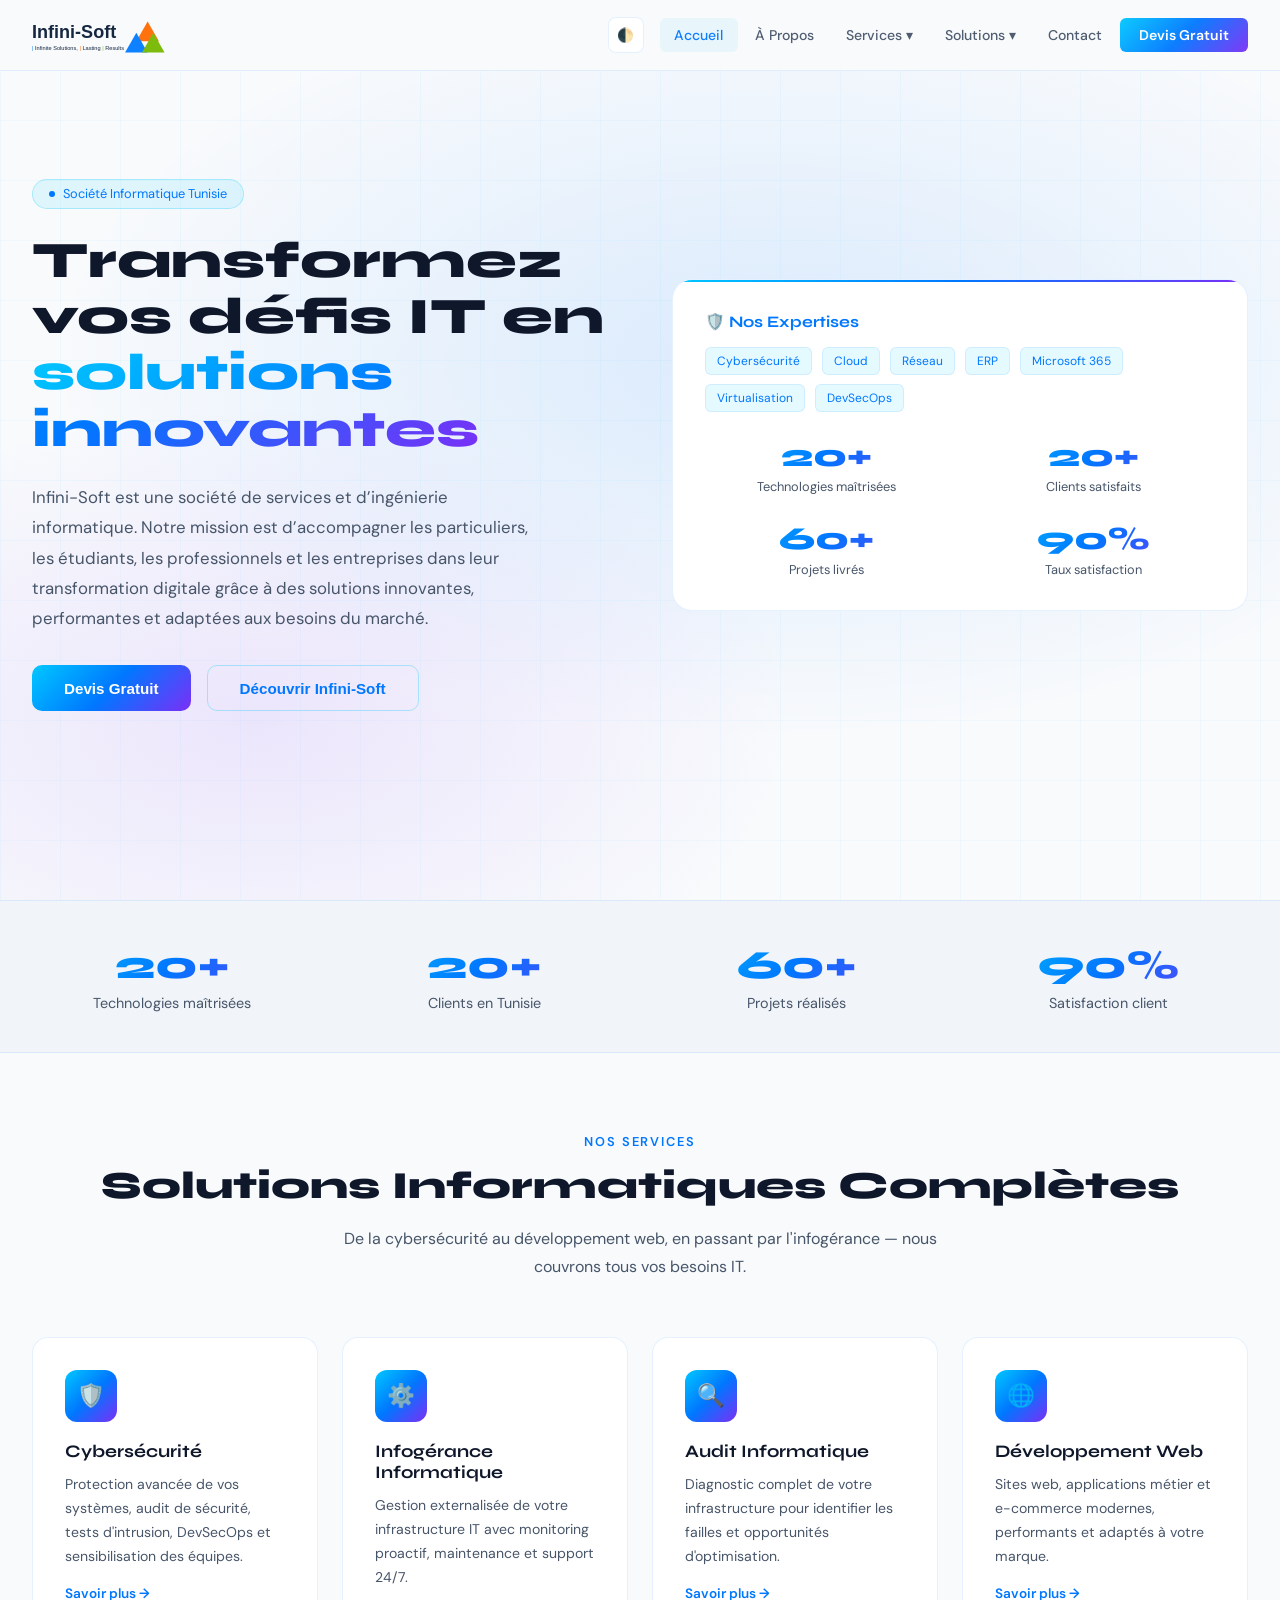
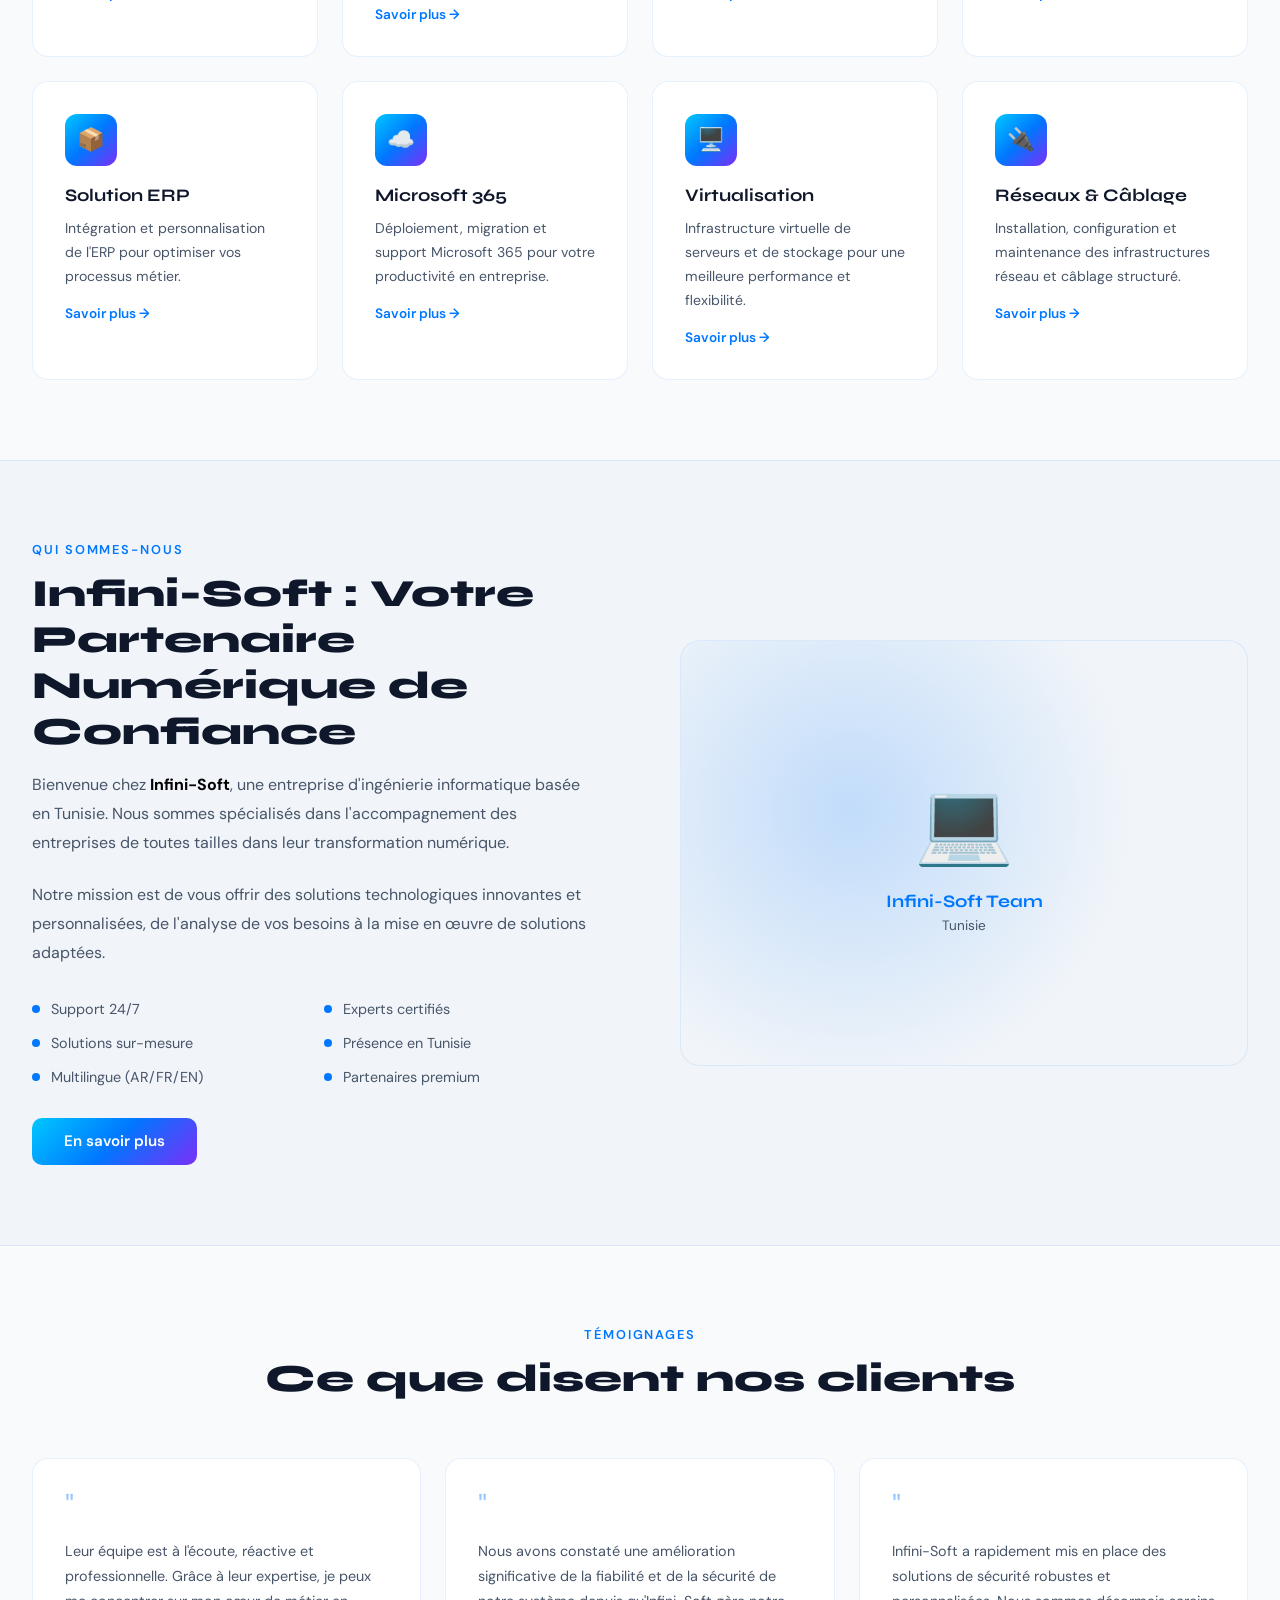
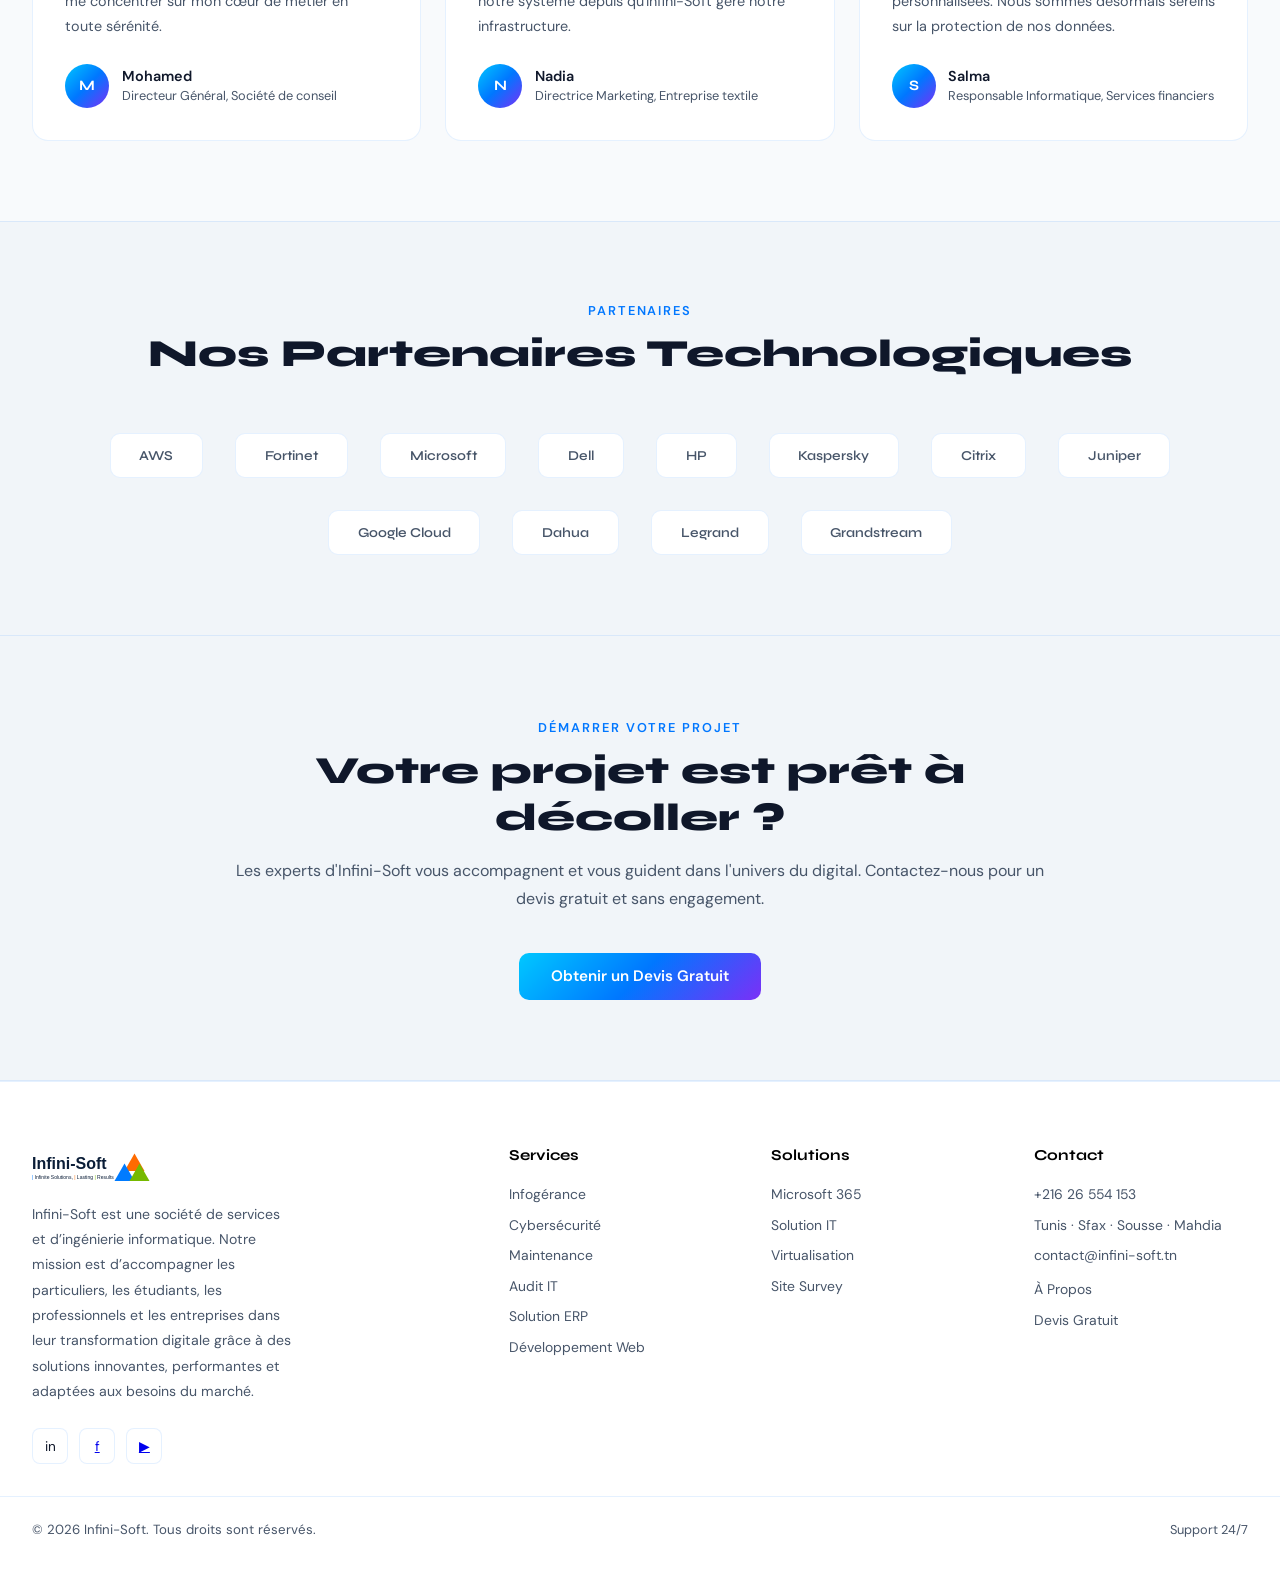
==== commit 0c6042ba: "fix: stats hero - technologies maitrisees 20+, clients 20+" ====
--- a/index.html
+++ b/index.html
@@ -472,8 +472,8 @@
             <div class="chip">DevSecOps</div>
           </div>
           <div class="stats-grid">
-            <div class="stat-item"><div class="stat-num">1</div><div class="stat-label">Années d'expérience</div></div>
-            <div class="stat-item"><div class="stat-num">40+</div><div class="stat-label">Clients satisfaits</div></div>
+            <div class="stat-item"><div class="stat-num">20+</div><div class="stat-label">Technologies maîtrisées</div></div>
+            <div class="stat-item"><div class="stat-num">20+</div><div class="stat-label">Clients satisfaits</div></div>
             <div class="stat-item"><div class="stat-num">60+</div><div class="stat-label">Projets livrés</div></div>
             <div class="stat-item"><div class="stat-num">90%</div><div class="stat-label">Taux satisfaction</div></div>
           </div>
@@ -485,8 +485,8 @@
   <!-- STATS BAR -->
   <div class="stats-bar">
     <div class="stats-bar-inner">
-      <div class="stat-box"><div class="num">1</div><div class="lbl">Années d'expérience</div></div>
-      <div class="stat-box"><div class="num">40+</div><div class="lbl">Clients en Tunisie</div></div>
+      <div class="stat-box"><div class="num">20+</div><div class="lbl">Technologies maîtrisées</div></div>
+      <div class="stat-box"><div class="num">20+</div><div class="lbl">Clients en Tunisie</div></div>
       <div class="stat-box"><div class="num">60+</div><div class="lbl">Projets réalisés</div></div>
       <div class="stat-box"><div class="num">90%</div><div class="lbl">Satisfaction client</div></div>
     </div>
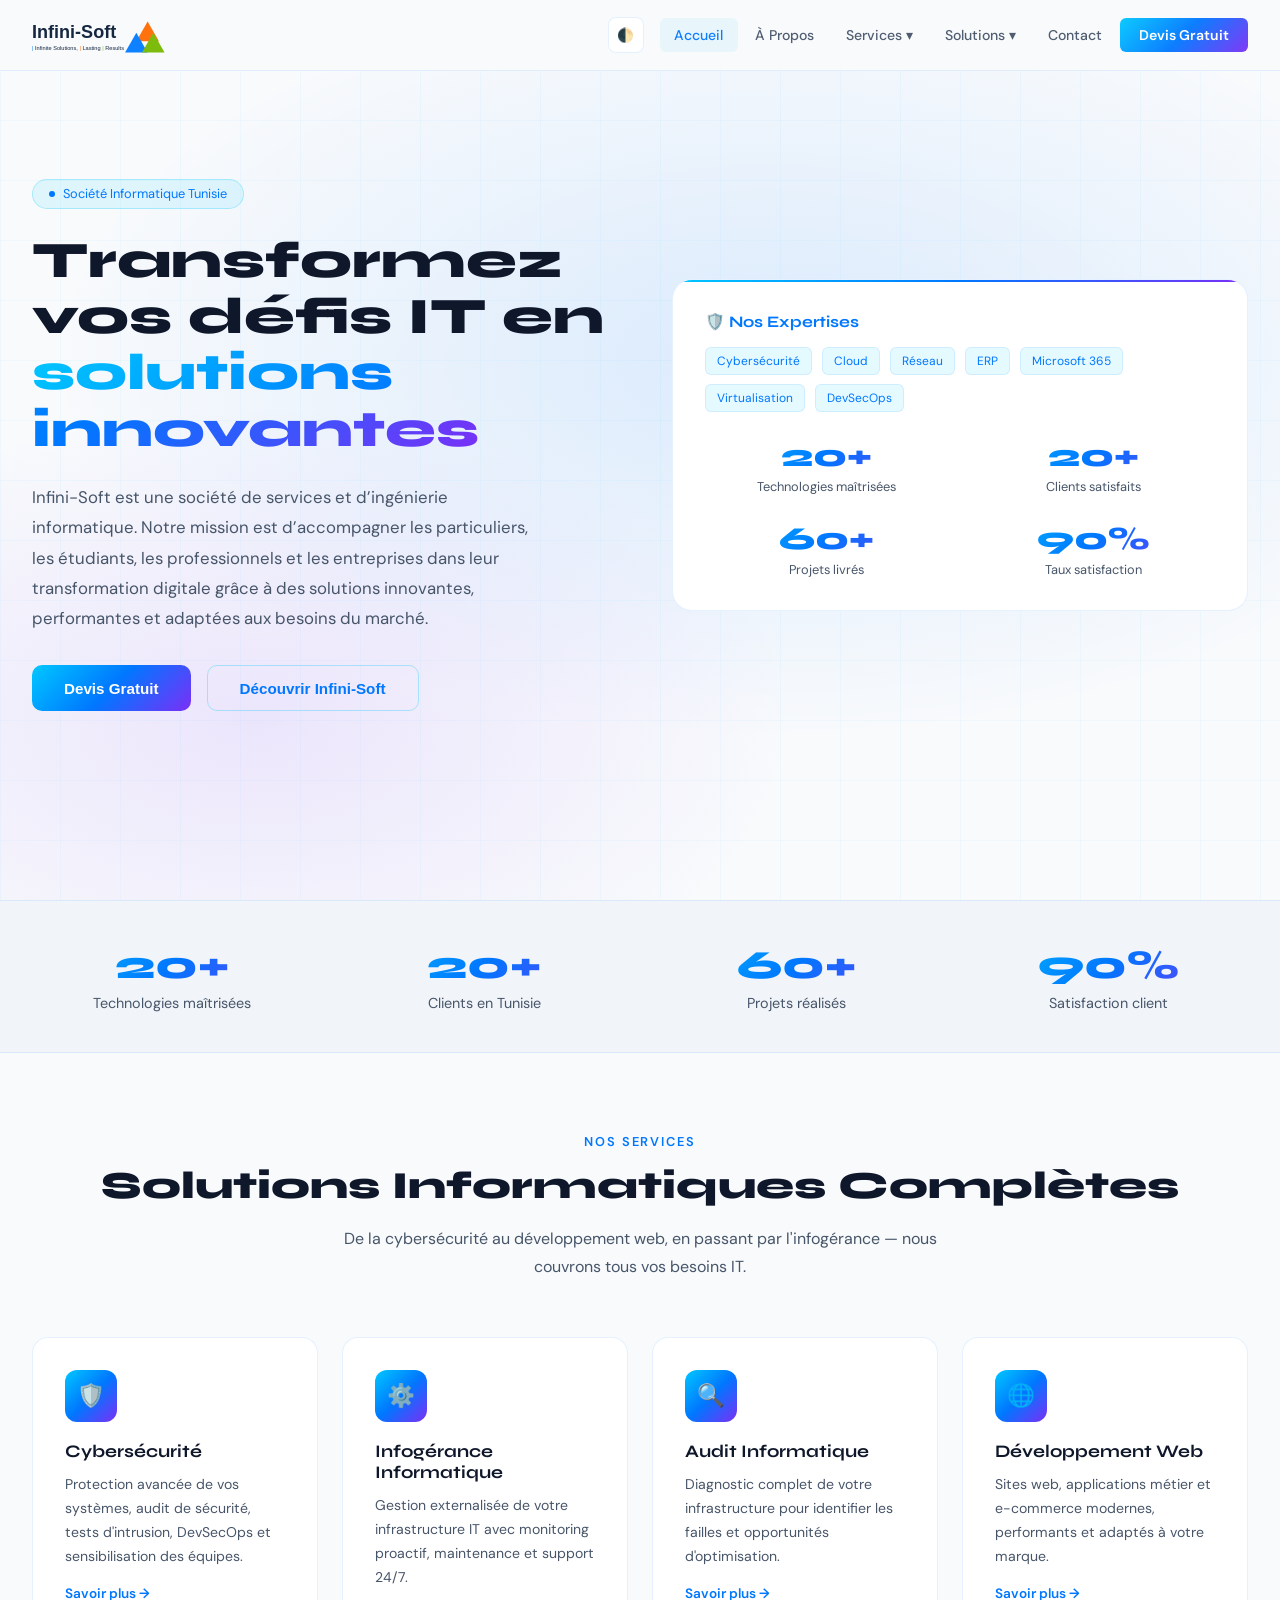
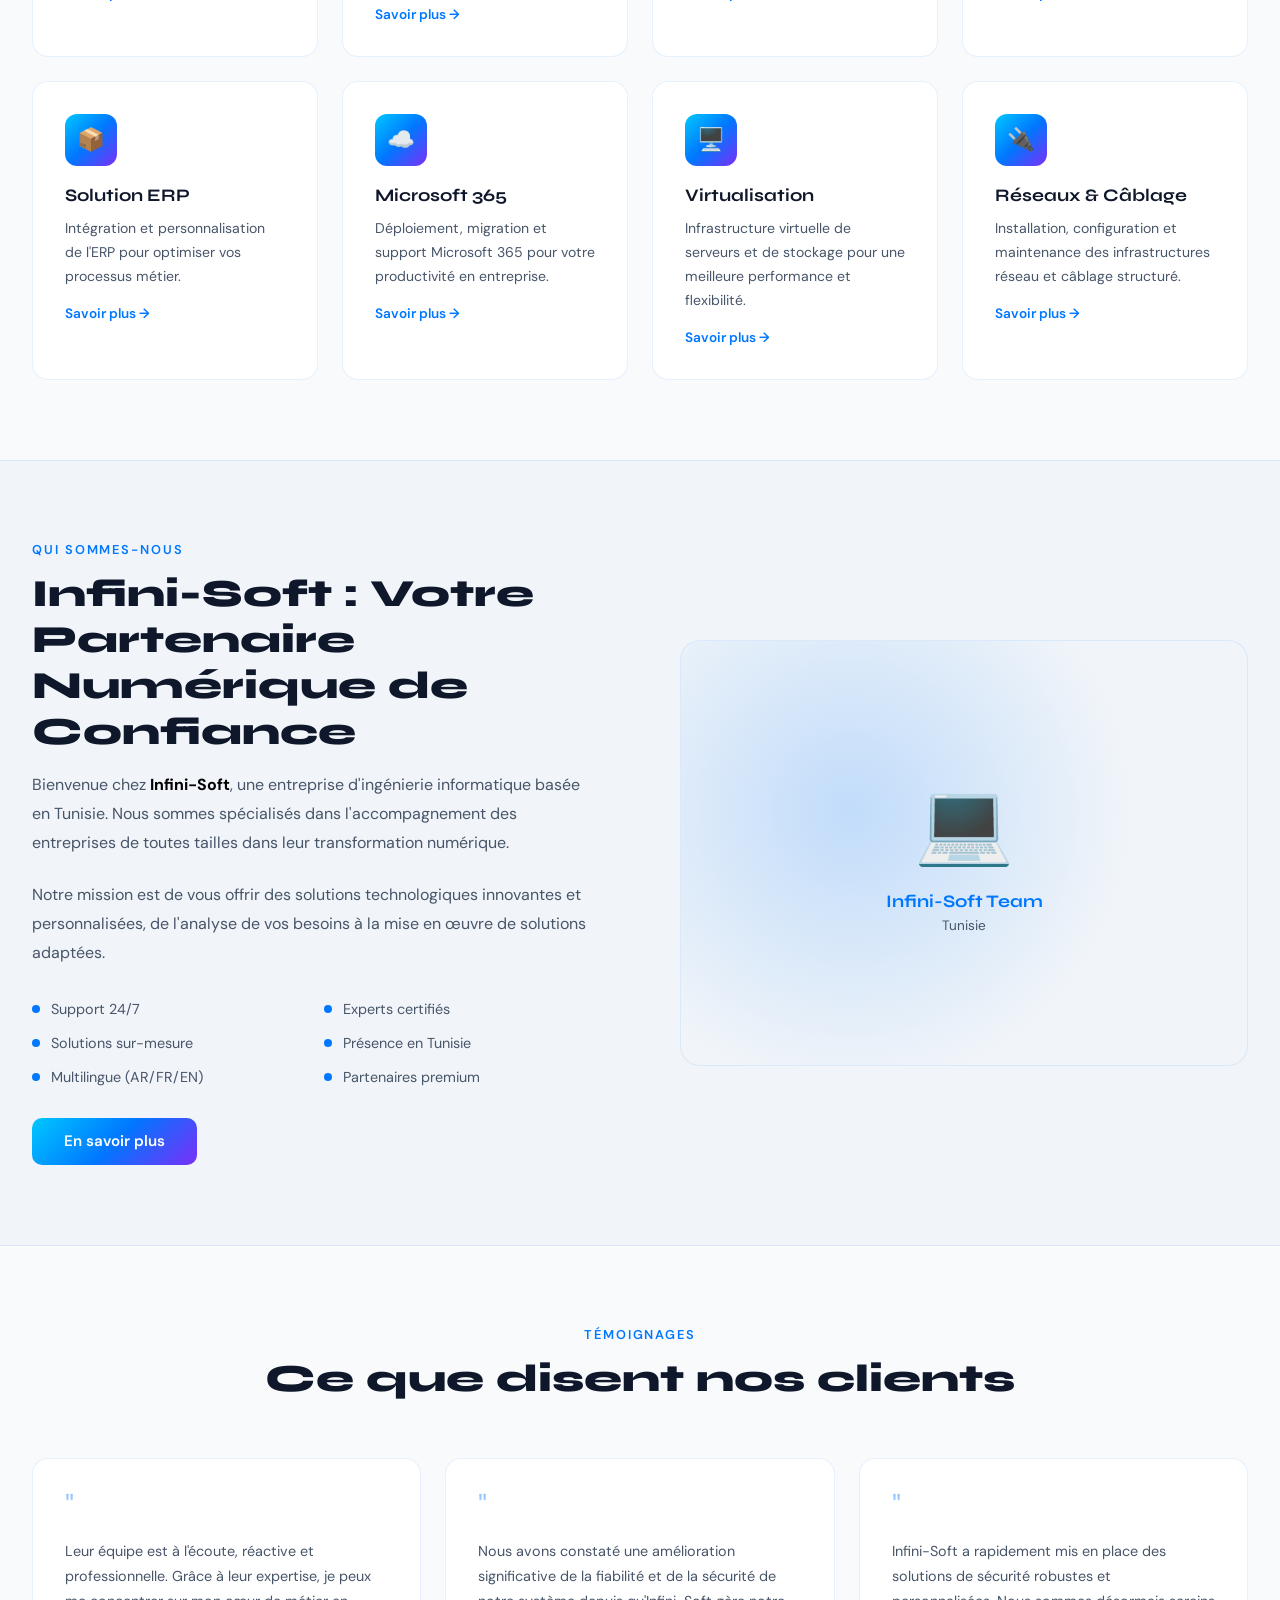
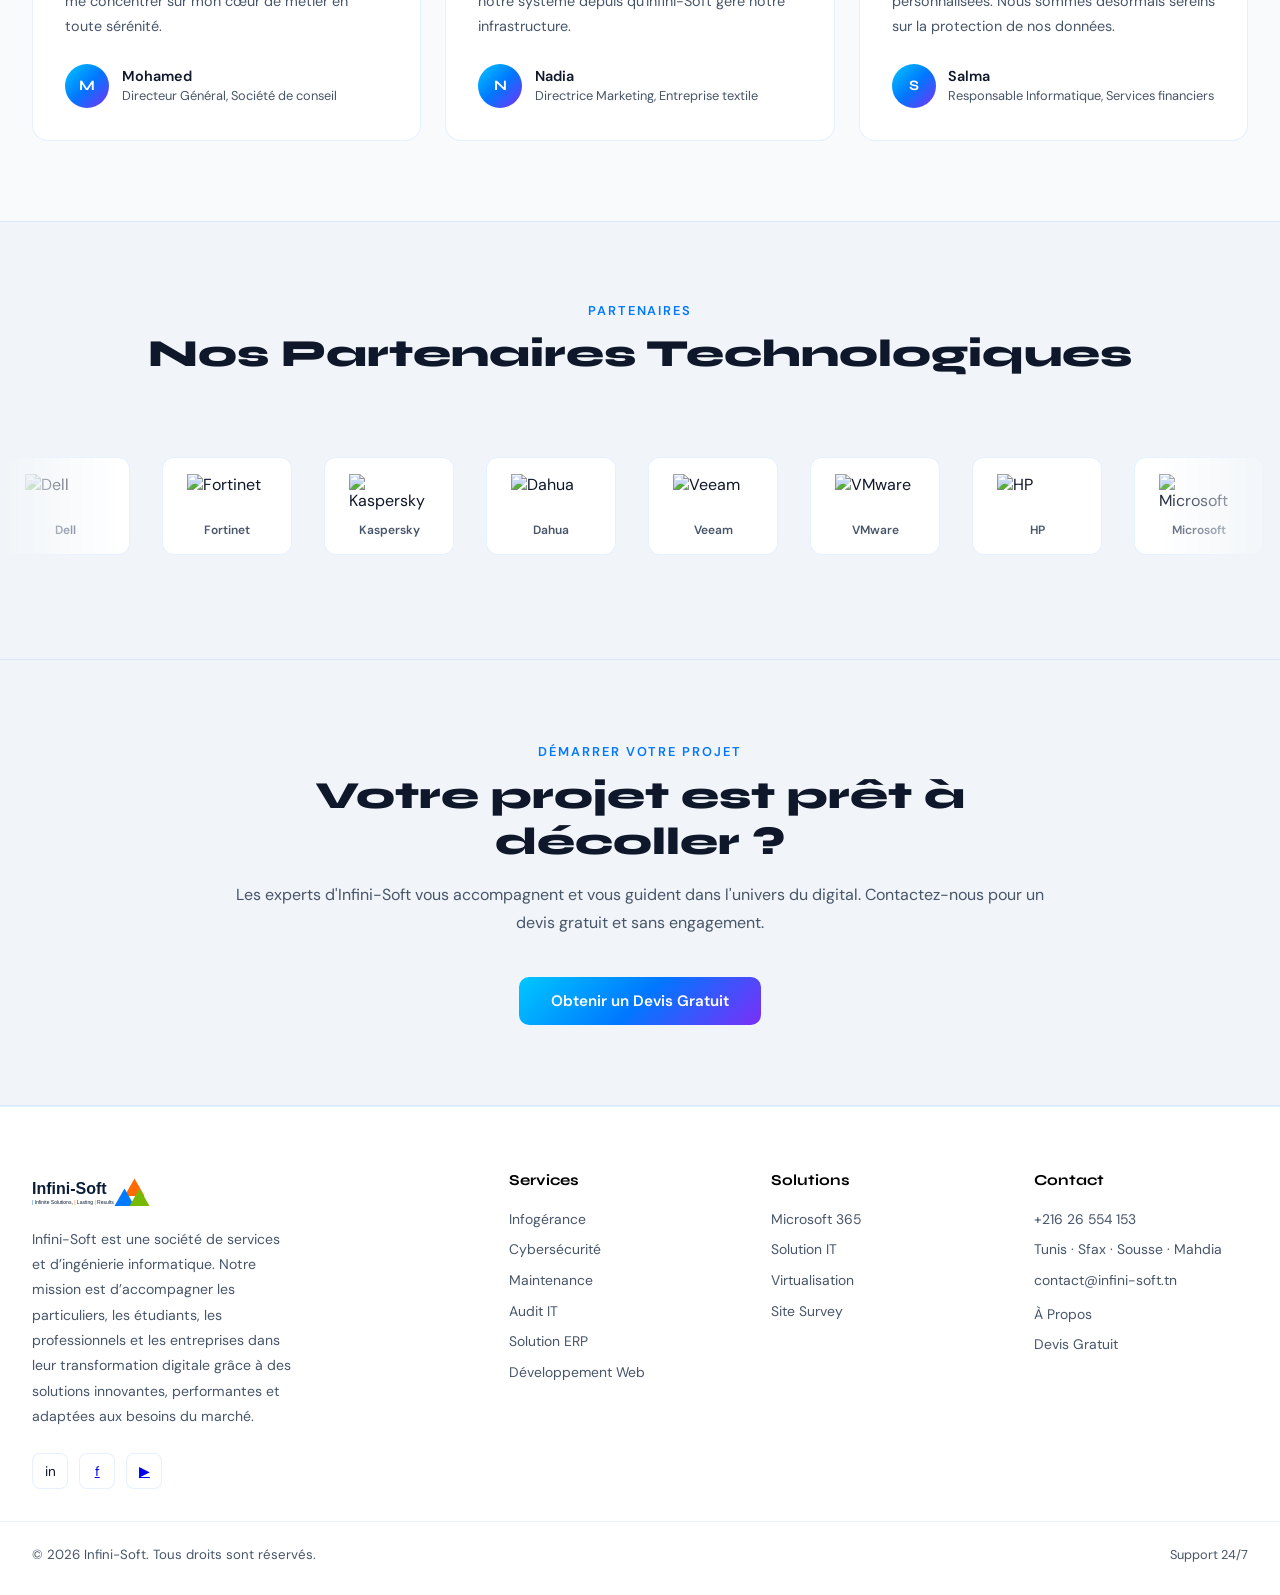
==== commit 9b9b2301: "feat: carrousel partenaires avec logos dynamiques" ====
--- a/index.html
+++ b/index.html
@@ -199,6 +199,16 @@
 .testi-avatar{width:44px;height:44px;border-radius:50%;background:var(--grad);display:flex;align-items:center;justify-content:center;font-family:'Syne',sans-serif;font-weight:700;font-size:.9rem;color:#fff;}
 .testi-name{font-weight:600;font-size:.9rem;}
 .testi-role{color:var(--text2);font-size:.8rem;margin-top:.1rem;}
+
+/* ─── PARTNERS MARQUEE ─── */
+.marquee-wrapper{width:100%;overflow:hidden;padding:1.5rem 0;mask-image:linear-gradient(to right,transparent 0%,black 10%,black 90%,transparent 100%);-webkit-mask-image:linear-gradient(to right,transparent 0%,black 10%,black 90%,transparent 100%);}
+.marquee-track{display:flex;gap:2rem;width:max-content;animation:marquee 30s linear infinite;}
+.marquee-track:hover{animation-play-state:paused;}
+.marquee-item{display:flex;flex-direction:column;align-items:center;gap:.5rem;background:var(--bg2);border:1px solid var(--border);border-radius:12px;padding:1rem 1.5rem;min-width:120px;transition:.2s;}
+.marquee-item:hover{border-color:var(--accent);transform:translateY(-2px);}
+.marquee-item img{width:80px;height:40px;object-fit:contain;}
+.marquee-item span{font-size:.75rem;font-weight:600;color:var(--text2);white-space:nowrap;}
+@keyframes marquee{0%{transform:translateX(0)}100%{transform:translateX(-50%)}}
 
 /* ─── PARTNERS ─── */
 .partners-row{display:flex;gap:2rem;flex-wrap:wrap;justify-content:center;align-items:center;}
@@ -617,25 +627,41 @@
   </section>
 
   <!-- PARTNERS -->
-  <section style="background:var(--bg3);border-top:1px solid var(--border);">
+  <section style="background:var(--bg3);border-top:1px solid var(--border);overflow:hidden;">
     <div class="container">
       <div class="section-header text-center fade-in">
         <div class="section-label">Partenaires</div>
         <h2 class="section-title">Nos Partenaires Technologiques</h2>
       </div>
-      <div class="partners-row fade-in">
-        <div class="partner-logo">AWS</div>
-        <div class="partner-logo">Fortinet</div>
-        <div class="partner-logo">Microsoft</div>
-        <div class="partner-logo">Dell</div>
-        <div class="partner-logo">HP</div>
-        <div class="partner-logo">Kaspersky</div>
-        <div class="partner-logo">Citrix</div>
-        <div class="partner-logo">Juniper</div>
-        <div class="partner-logo">Google Cloud</div>
-        <div class="partner-logo">Dahua</div>
-        <div class="partner-logo">Legrand</div>
-        <div class="partner-logo">Grandstream</div>
+    </div>
+    <!-- CARROUSEL DÉFILANT -->
+    <div class="marquee-wrapper">
+      <div class="marquee-track">
+        <div class="marquee-item"><img src="https://img.logo.dev/dell.com?token=pk_SfCDy7N1RKK93CXsEDmhcQ" alt="Dell"><span>Dell</span></div>
+        <div class="marquee-item"><img src="https://img.logo.dev/fortinet.com?token=pk_SfCDy7N1RKK93CXsEDmhcQ" alt="Fortinet"><span>Fortinet</span></div>
+        <div class="marquee-item"><img src="https://img.logo.dev/kaspersky.com?token=pk_SfCDy7N1RKK93CXsEDmhcQ" alt="Kaspersky"><span>Kaspersky</span></div>
+        <div class="marquee-item"><img src="https://img.logo.dev/dahuasecurity.com?token=pk_SfCDy7N1RKK93CXsEDmhcQ" alt="Dahua"><span>Dahua</span></div>
+        <div class="marquee-item"><img src="https://img.logo.dev/veeam.com?token=pk_SfCDy7N1RKK93CXsEDmhcQ" alt="Veeam"><span>Veeam</span></div>
+        <div class="marquee-item"><img src="https://img.logo.dev/vmware.com?token=pk_SfCDy7N1RKK93CXsEDmhcQ" alt="VMware"><span>VMware</span></div>
+        <div class="marquee-item"><img src="https://img.logo.dev/hp.com?token=pk_SfCDy7N1RKK93CXsEDmhcQ" alt="HP"><span>HP</span></div>
+        <div class="marquee-item"><img src="https://img.logo.dev/microsoft.com?token=pk_SfCDy7N1RKK93CXsEDmhcQ" alt="Microsoft"><span>Microsoft</span></div>
+        <div class="marquee-item"><img src="https://img.logo.dev/cisco.com?token=pk_SfCDy7N1RKK93CXsEDmhcQ" alt="Cisco"><span>Cisco</span></div>
+        <div class="marquee-item"><img src="https://img.logo.dev/aws.amazon.com?token=pk_SfCDy7N1RKK93CXsEDmhcQ" alt="AWS"><span>AWS</span></div>
+        <div class="marquee-item"><img src="https://img.logo.dev/cloud.google.com?token=pk_SfCDy7N1RKK93CXsEDmhcQ" alt="Google Cloud"><span>Google Cloud</span></div>
+        <div class="marquee-item"><img src="https://img.logo.dev/juniper.net?token=pk_SfCDy7N1RKK93CXsEDmhcQ" alt="Juniper"><span>Juniper</span></div>
+        <!-- Duplication pour boucle infinie -->
+        <div class="marquee-item"><img src="https://img.logo.dev/dell.com?token=pk_SfCDy7N1RKK93CXsEDmhcQ" alt="Dell"><span>Dell</span></div>
+        <div class="marquee-item"><img src="https://img.logo.dev/fortinet.com?token=pk_SfCDy7N1RKK93CXsEDmhcQ" alt="Fortinet"><span>Fortinet</span></div>
+        <div class="marquee-item"><img src="https://img.logo.dev/kaspersky.com?token=pk_SfCDy7N1RKK93CXsEDmhcQ" alt="Kaspersky"><span>Kaspersky</span></div>
+        <div class="marquee-item"><img src="https://img.logo.dev/dahuasecurity.com?token=pk_SfCDy7N1RKK93CXsEDmhcQ" alt="Dahua"><span>Dahua</span></div>
+        <div class="marquee-item"><img src="https://img.logo.dev/veeam.com?token=pk_SfCDy7N1RKK93CXsEDmhcQ" alt="Veeam"><span>Veeam</span></div>
+        <div class="marquee-item"><img src="https://img.logo.dev/vmware.com?token=pk_SfCDy7N1RKK93CXsEDmhcQ" alt="VMware"><span>VMware</span></div>
+        <div class="marquee-item"><img src="https://img.logo.dev/hp.com?token=pk_SfCDy7N1RKK93CXsEDmhcQ" alt="HP"><span>HP</span></div>
+        <div class="marquee-item"><img src="https://img.logo.dev/microsoft.com?token=pk_SfCDy7N1RKK93CXsEDmhcQ" alt="Microsoft"><span>Microsoft</span></div>
+        <div class="marquee-item"><img src="https://img.logo.dev/cisco.com?token=pk_SfCDy7N1RKK93CXsEDmhcQ" alt="Cisco"><span>Cisco</span></div>
+        <div class="marquee-item"><img src="https://img.logo.dev/aws.amazon.com?token=pk_SfCDy7N1RKK93CXsEDmhcQ" alt="AWS"><span>AWS</span></div>
+        <div class="marquee-item"><img src="https://img.logo.dev/cloud.google.com?token=pk_SfCDy7N1RKK93CXsEDmhcQ" alt="Google Cloud"><span>Google Cloud</span></div>
+        <div class="marquee-item"><img src="https://img.logo.dev/juniper.net?token=pk_SfCDy7N1RKK93CXsEDmhcQ" alt="Juniper"><span>Juniper</span></div>
       </div>
     </div>
   </section>
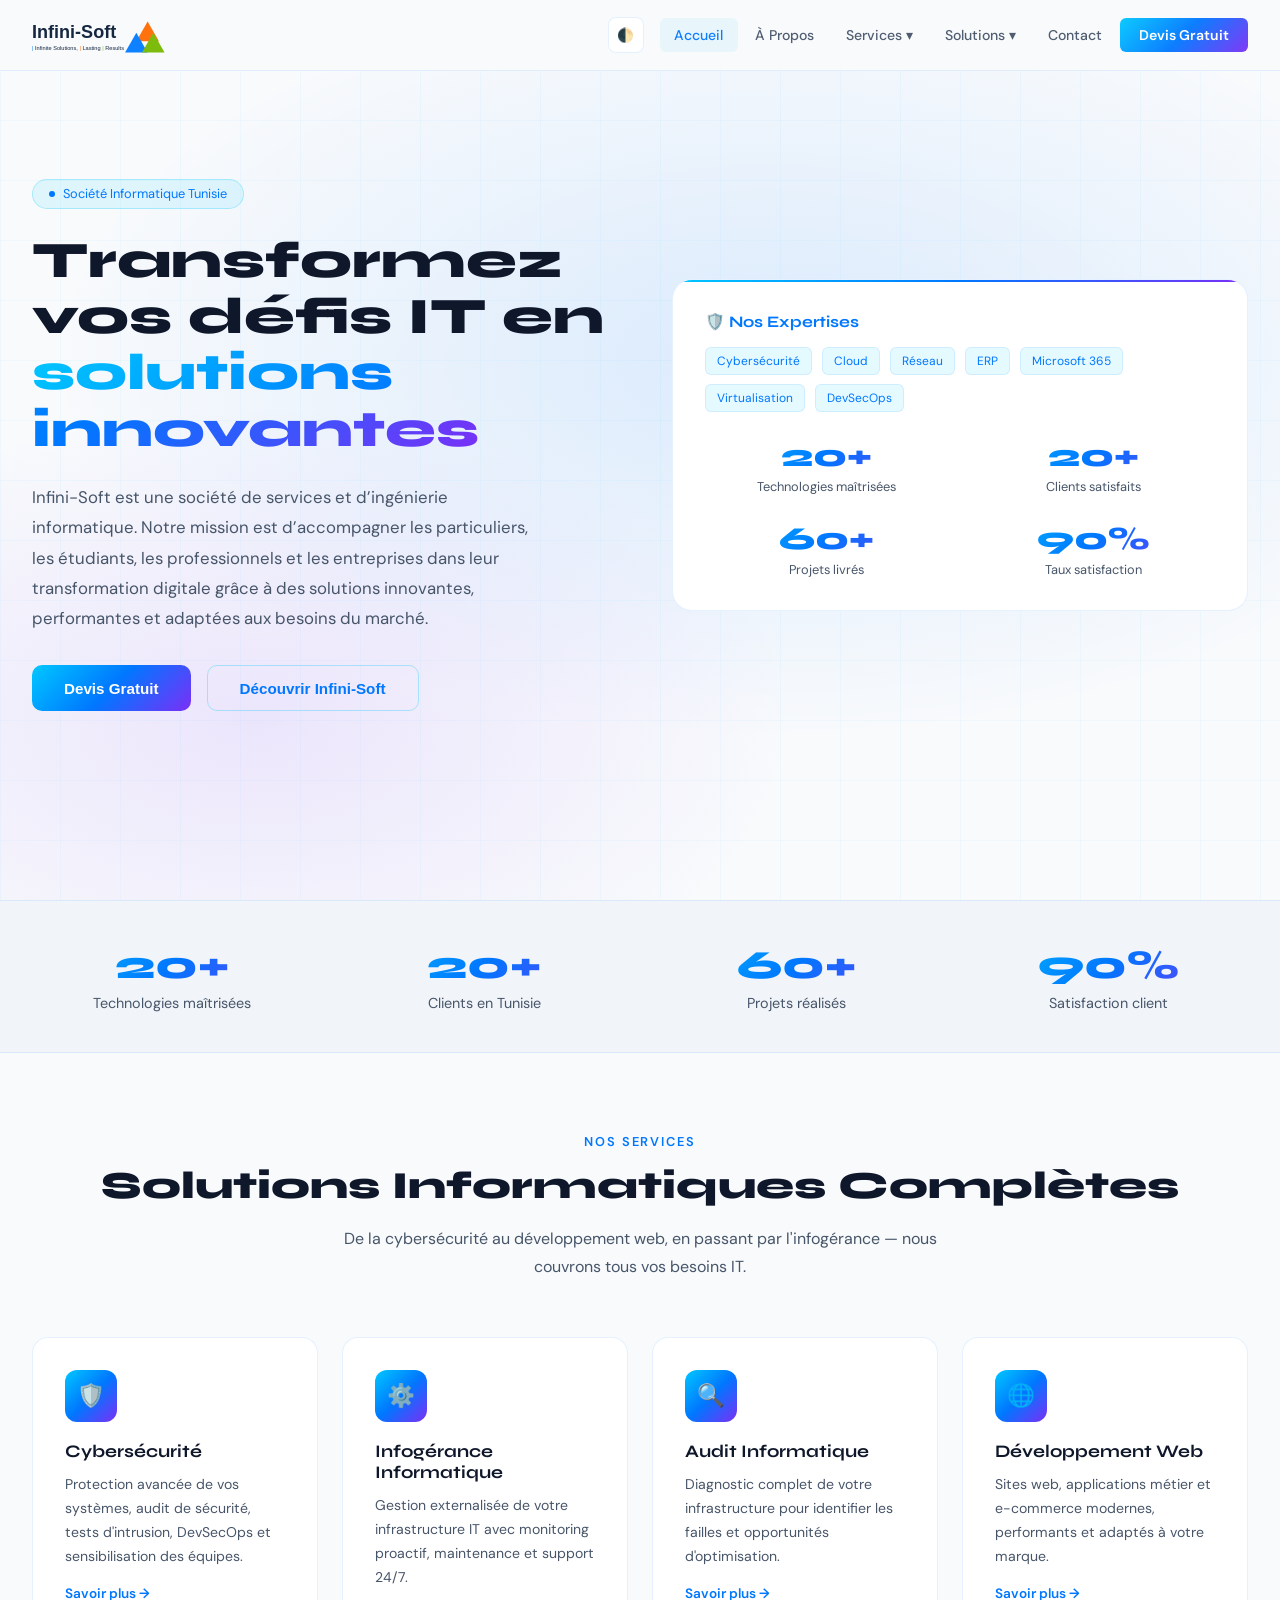
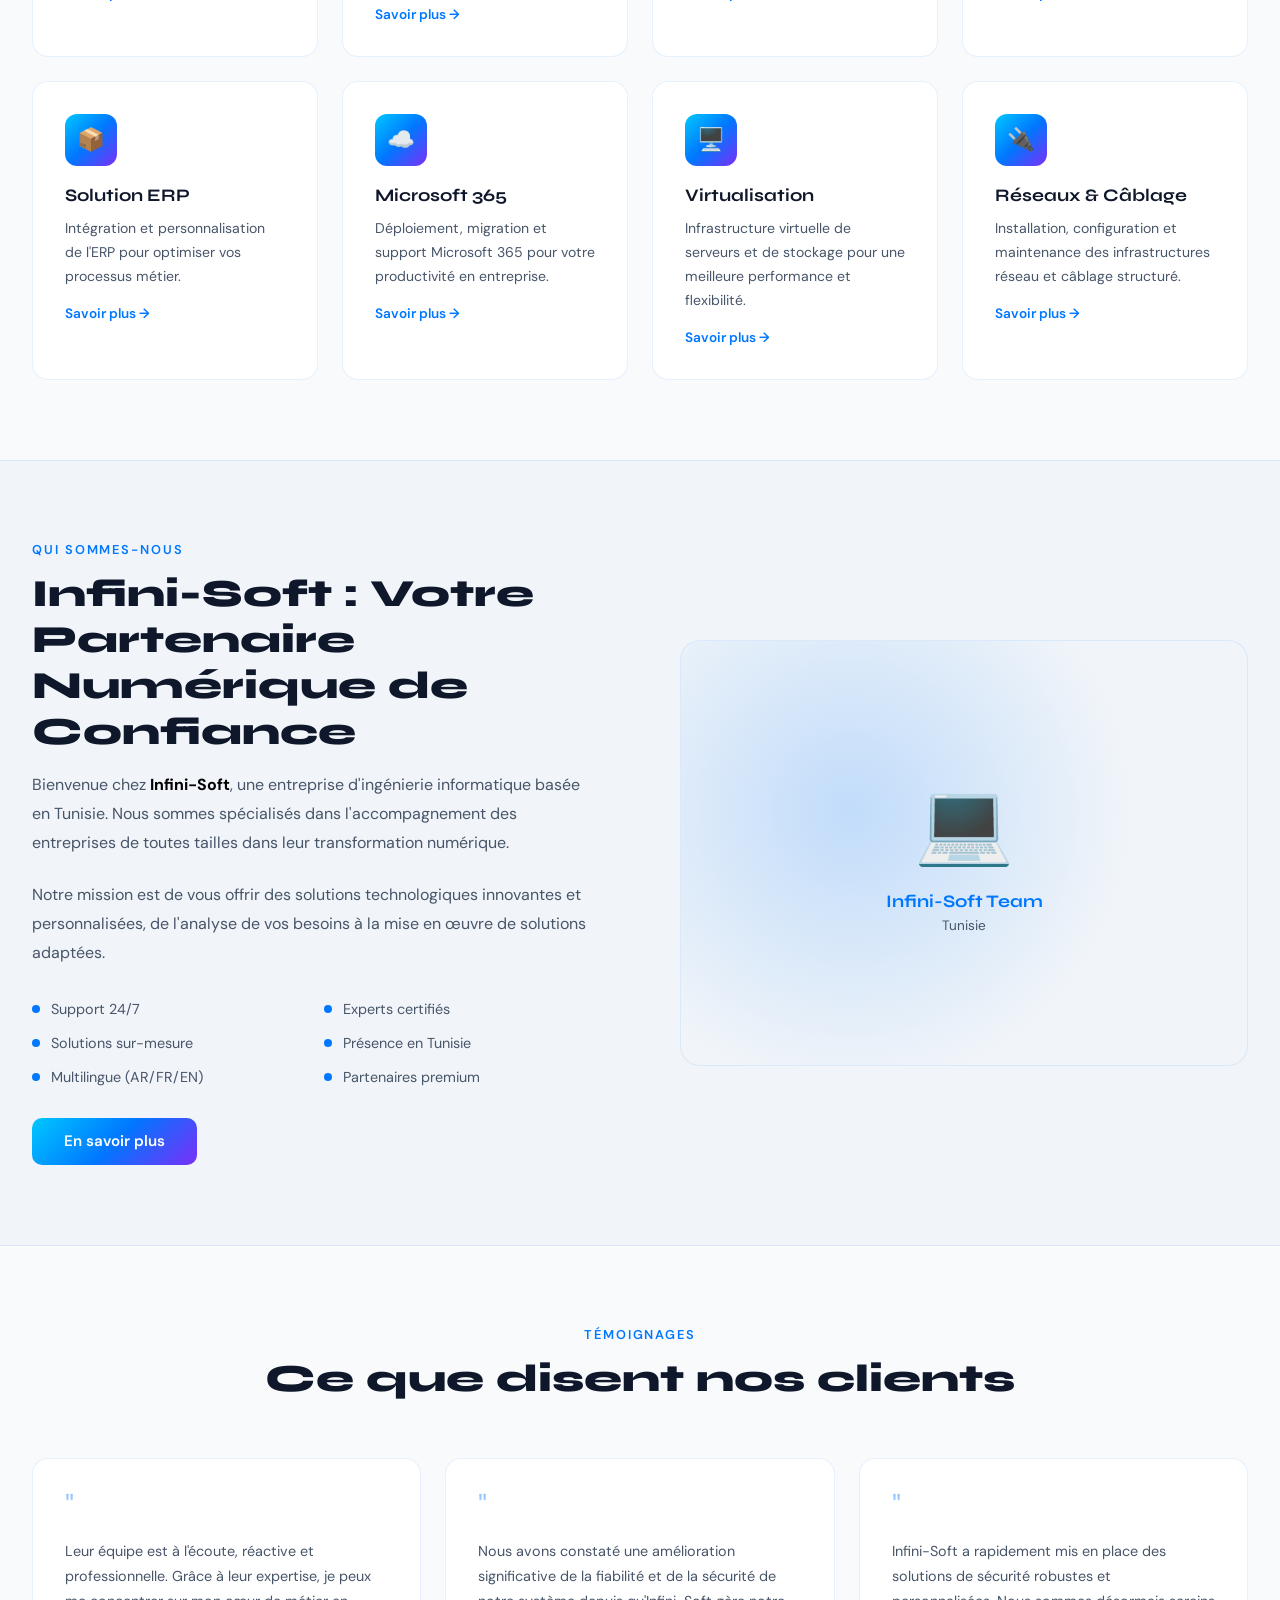
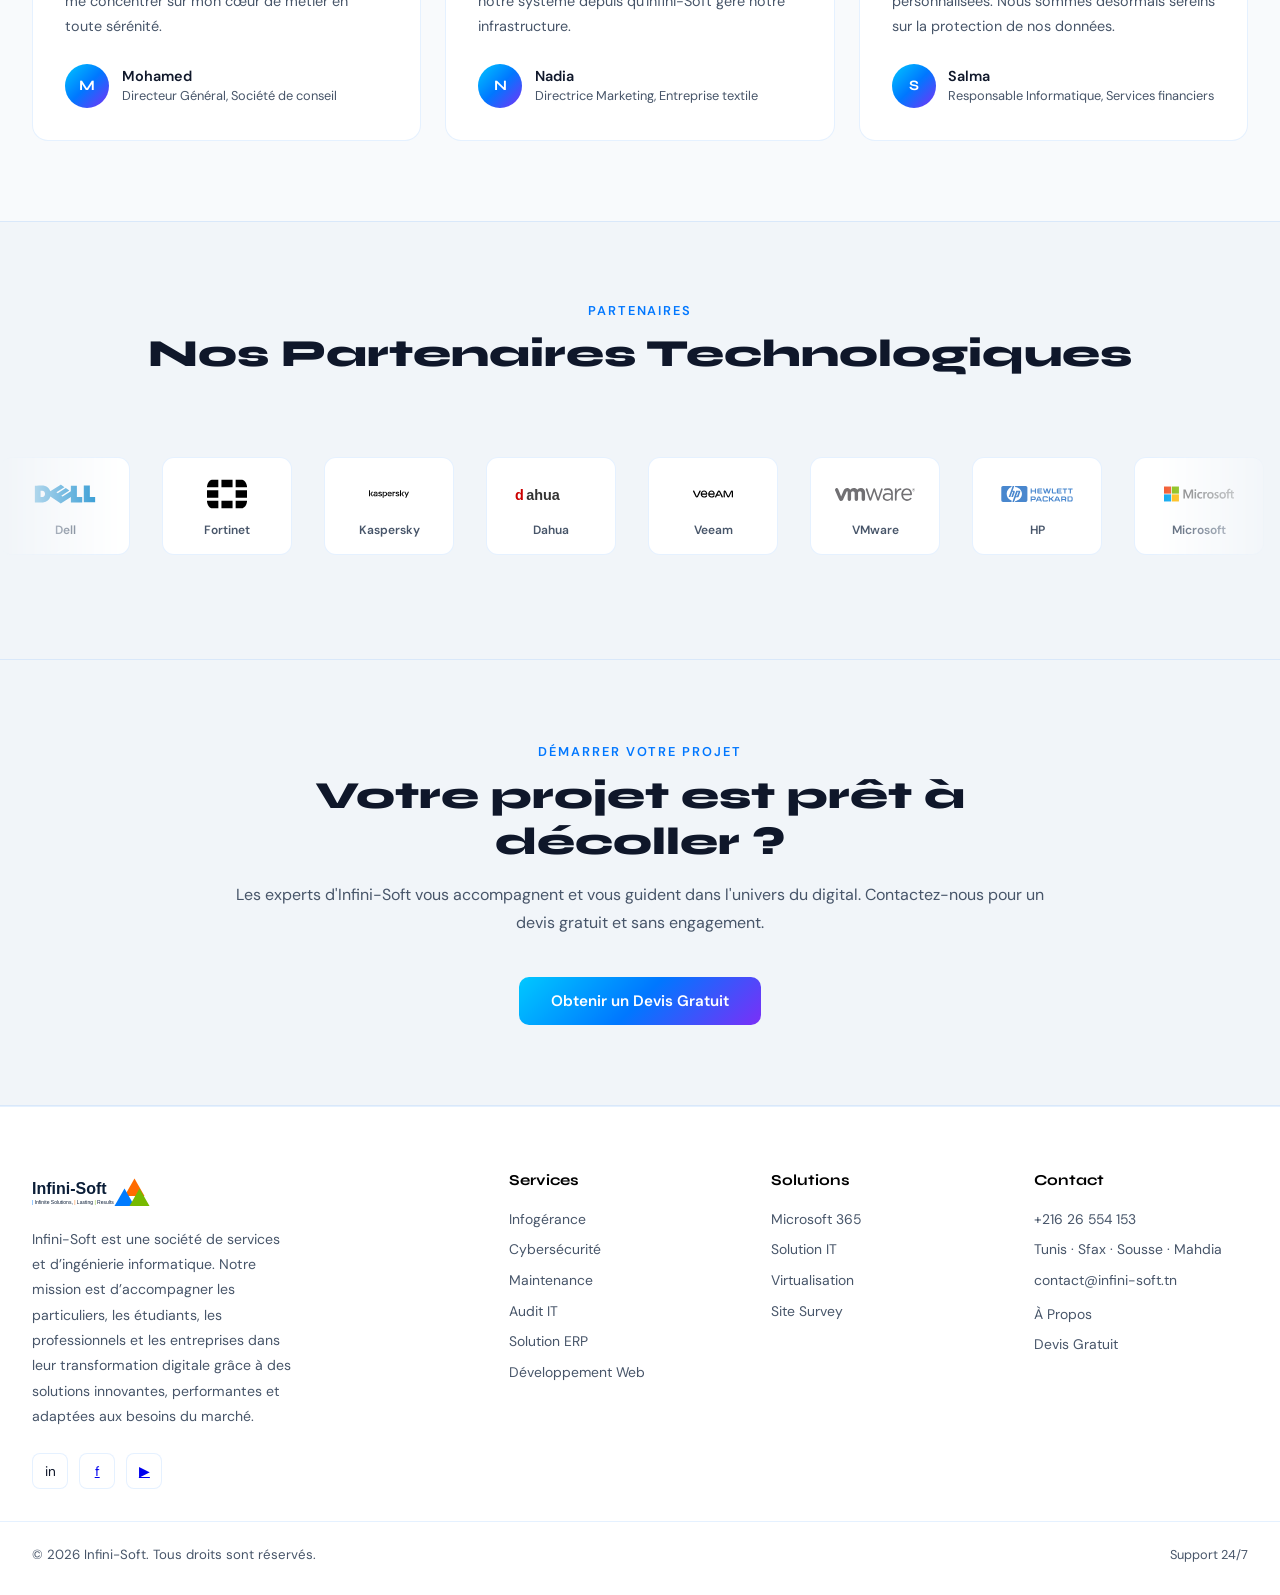
==== commit 55b6c33e: "fix: logos partenaires en local - plus de dependances externes" ====
--- a/index.html
+++ b/index.html
@@ -637,31 +637,31 @@
     <!-- CARROUSEL DÉFILANT -->
     <div class="marquee-wrapper">
       <div class="marquee-track">
-        <div class="marquee-item"><img src="https://img.logo.dev/dell.com?token=pk_SfCDy7N1RKK93CXsEDmhcQ" alt="Dell"><span>Dell</span></div>
-        <div class="marquee-item"><img src="https://img.logo.dev/fortinet.com?token=pk_SfCDy7N1RKK93CXsEDmhcQ" alt="Fortinet"><span>Fortinet</span></div>
-        <div class="marquee-item"><img src="https://img.logo.dev/kaspersky.com?token=pk_SfCDy7N1RKK93CXsEDmhcQ" alt="Kaspersky"><span>Kaspersky</span></div>
-        <div class="marquee-item"><img src="https://img.logo.dev/dahuasecurity.com?token=pk_SfCDy7N1RKK93CXsEDmhcQ" alt="Dahua"><span>Dahua</span></div>
-        <div class="marquee-item"><img src="https://img.logo.dev/veeam.com?token=pk_SfCDy7N1RKK93CXsEDmhcQ" alt="Veeam"><span>Veeam</span></div>
-        <div class="marquee-item"><img src="https://img.logo.dev/vmware.com?token=pk_SfCDy7N1RKK93CXsEDmhcQ" alt="VMware"><span>VMware</span></div>
-        <div class="marquee-item"><img src="https://img.logo.dev/hp.com?token=pk_SfCDy7N1RKK93CXsEDmhcQ" alt="HP"><span>HP</span></div>
-        <div class="marquee-item"><img src="https://img.logo.dev/microsoft.com?token=pk_SfCDy7N1RKK93CXsEDmhcQ" alt="Microsoft"><span>Microsoft</span></div>
-        <div class="marquee-item"><img src="https://img.logo.dev/cisco.com?token=pk_SfCDy7N1RKK93CXsEDmhcQ" alt="Cisco"><span>Cisco</span></div>
-        <div class="marquee-item"><img src="https://img.logo.dev/aws.amazon.com?token=pk_SfCDy7N1RKK93CXsEDmhcQ" alt="AWS"><span>AWS</span></div>
-        <div class="marquee-item"><img src="https://img.logo.dev/cloud.google.com?token=pk_SfCDy7N1RKK93CXsEDmhcQ" alt="Google Cloud"><span>Google Cloud</span></div>
-        <div class="marquee-item"><img src="https://img.logo.dev/juniper.net?token=pk_SfCDy7N1RKK93CXsEDmhcQ" alt="Juniper"><span>Juniper</span></div>
+        <div class="marquee-item"><img src="img/partners/dell.svg" alt="Dell"><span>Dell</span></div>
+        <div class="marquee-item"><img src="img/partners/fortinet.svg" alt="Fortinet"><span>Fortinet</span></div>
+        <div class="marquee-item"><img src="img/partners/kaspersky.svg" alt="Kaspersky"><span>Kaspersky</span></div>
+        <div class="marquee-item"><img src="img/partners/dahua.svg" alt="Dahua"><span>Dahua</span></div>
+        <div class="marquee-item"><img src="img/partners/veeam.svg" alt="Veeam"><span>Veeam</span></div>
+        <div class="marquee-item"><img src="img/partners/vmware.svg" alt="VMware"><span>VMware</span></div>
+        <div class="marquee-item"><img src="img/partners/hp.svg" alt="HP"><span>HP</span></div>
+        <div class="marquee-item"><img src="img/partners/microsoft.svg" alt="Microsoft"><span>Microsoft</span></div>
+        <div class="marquee-item"><img src="img/partners/cisco.svg" alt="Cisco"><span>Cisco</span></div>
+        <div class="marquee-item"><img src="img/partners/aws.svg" alt="AWS"><span>AWS</span></div>
+        <div class="marquee-item"><img src="img/partners/google-cloud.svg" alt="Google Cloud"><span>Google Cloud</span></div>
+        <div class="marquee-item"><img src="img/partners/juniper.svg" alt="Juniper"><span>Juniper</span></div>
         <!-- Duplication pour boucle infinie -->
-        <div class="marquee-item"><img src="https://img.logo.dev/dell.com?token=pk_SfCDy7N1RKK93CXsEDmhcQ" alt="Dell"><span>Dell</span></div>
-        <div class="marquee-item"><img src="https://img.logo.dev/fortinet.com?token=pk_SfCDy7N1RKK93CXsEDmhcQ" alt="Fortinet"><span>Fortinet</span></div>
-        <div class="marquee-item"><img src="https://img.logo.dev/kaspersky.com?token=pk_SfCDy7N1RKK93CXsEDmhcQ" alt="Kaspersky"><span>Kaspersky</span></div>
-        <div class="marquee-item"><img src="https://img.logo.dev/dahuasecurity.com?token=pk_SfCDy7N1RKK93CXsEDmhcQ" alt="Dahua"><span>Dahua</span></div>
-        <div class="marquee-item"><img src="https://img.logo.dev/veeam.com?token=pk_SfCDy7N1RKK93CXsEDmhcQ" alt="Veeam"><span>Veeam</span></div>
-        <div class="marquee-item"><img src="https://img.logo.dev/vmware.com?token=pk_SfCDy7N1RKK93CXsEDmhcQ" alt="VMware"><span>VMware</span></div>
-        <div class="marquee-item"><img src="https://img.logo.dev/hp.com?token=pk_SfCDy7N1RKK93CXsEDmhcQ" alt="HP"><span>HP</span></div>
-        <div class="marquee-item"><img src="https://img.logo.dev/microsoft.com?token=pk_SfCDy7N1RKK93CXsEDmhcQ" alt="Microsoft"><span>Microsoft</span></div>
-        <div class="marquee-item"><img src="https://img.logo.dev/cisco.com?token=pk_SfCDy7N1RKK93CXsEDmhcQ" alt="Cisco"><span>Cisco</span></div>
-        <div class="marquee-item"><img src="https://img.logo.dev/aws.amazon.com?token=pk_SfCDy7N1RKK93CXsEDmhcQ" alt="AWS"><span>AWS</span></div>
-        <div class="marquee-item"><img src="https://img.logo.dev/cloud.google.com?token=pk_SfCDy7N1RKK93CXsEDmhcQ" alt="Google Cloud"><span>Google Cloud</span></div>
-        <div class="marquee-item"><img src="https://img.logo.dev/juniper.net?token=pk_SfCDy7N1RKK93CXsEDmhcQ" alt="Juniper"><span>Juniper</span></div>
+        <div class="marquee-item"><img src="img/partners/dell.svg" alt="Dell"><span>Dell</span></div>
+        <div class="marquee-item"><img src="img/partners/fortinet.svg" alt="Fortinet"><span>Fortinet</span></div>
+        <div class="marquee-item"><img src="img/partners/kaspersky.svg" alt="Kaspersky"><span>Kaspersky</span></div>
+        <div class="marquee-item"><img src="img/partners/dahua.svg" alt="Dahua"><span>Dahua</span></div>
+        <div class="marquee-item"><img src="img/partners/veeam.svg" alt="Veeam"><span>Veeam</span></div>
+        <div class="marquee-item"><img src="img/partners/vmware.svg" alt="VMware"><span>VMware</span></div>
+        <div class="marquee-item"><img src="img/partners/hp.svg" alt="HP"><span>HP</span></div>
+        <div class="marquee-item"><img src="img/partners/microsoft.svg" alt="Microsoft"><span>Microsoft</span></div>
+        <div class="marquee-item"><img src="img/partners/cisco.svg" alt="Cisco"><span>Cisco</span></div>
+        <div class="marquee-item"><img src="img/partners/aws.svg" alt="AWS"><span>AWS</span></div>
+        <div class="marquee-item"><img src="img/partners/google-cloud.svg" alt="Google Cloud"><span>Google Cloud</span></div>
+        <div class="marquee-item"><img src="img/partners/juniper.svg" alt="Juniper"><span>Juniper</span></div>
       </div>
     </div>
   </section>
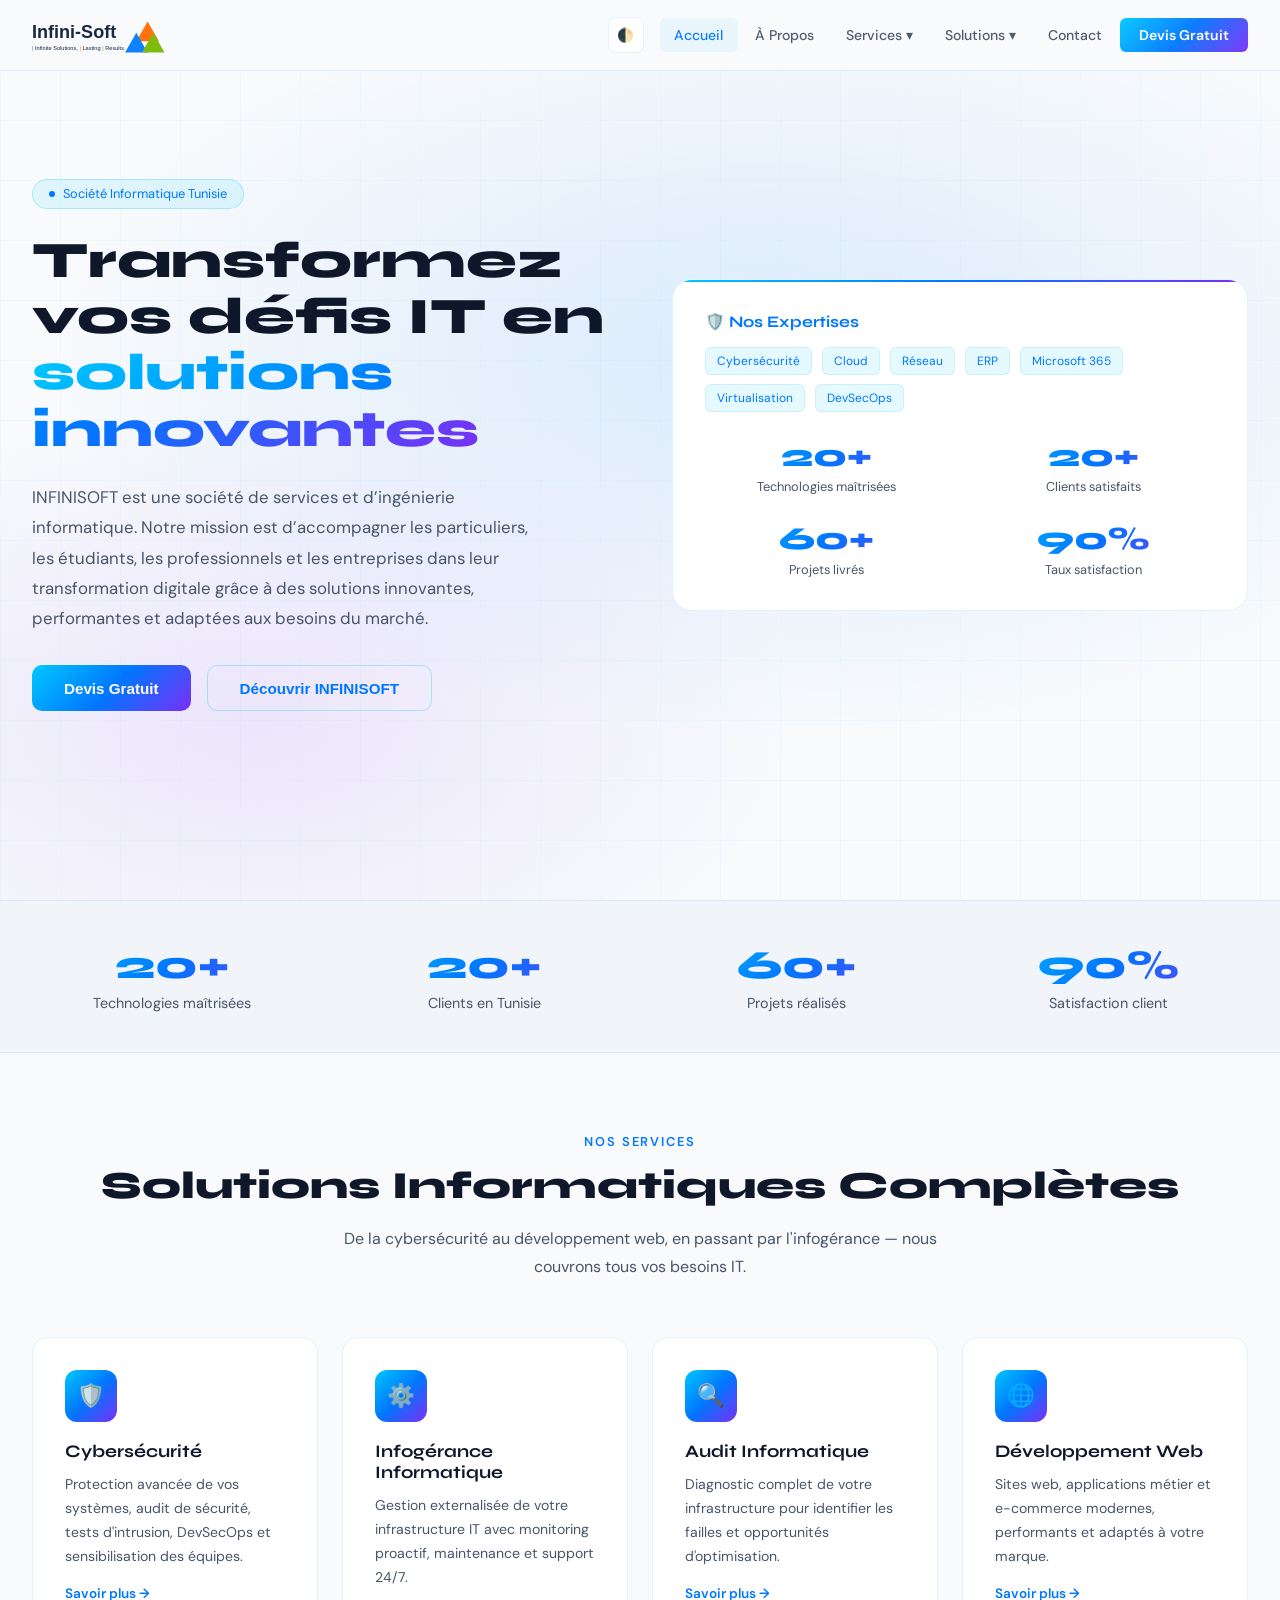
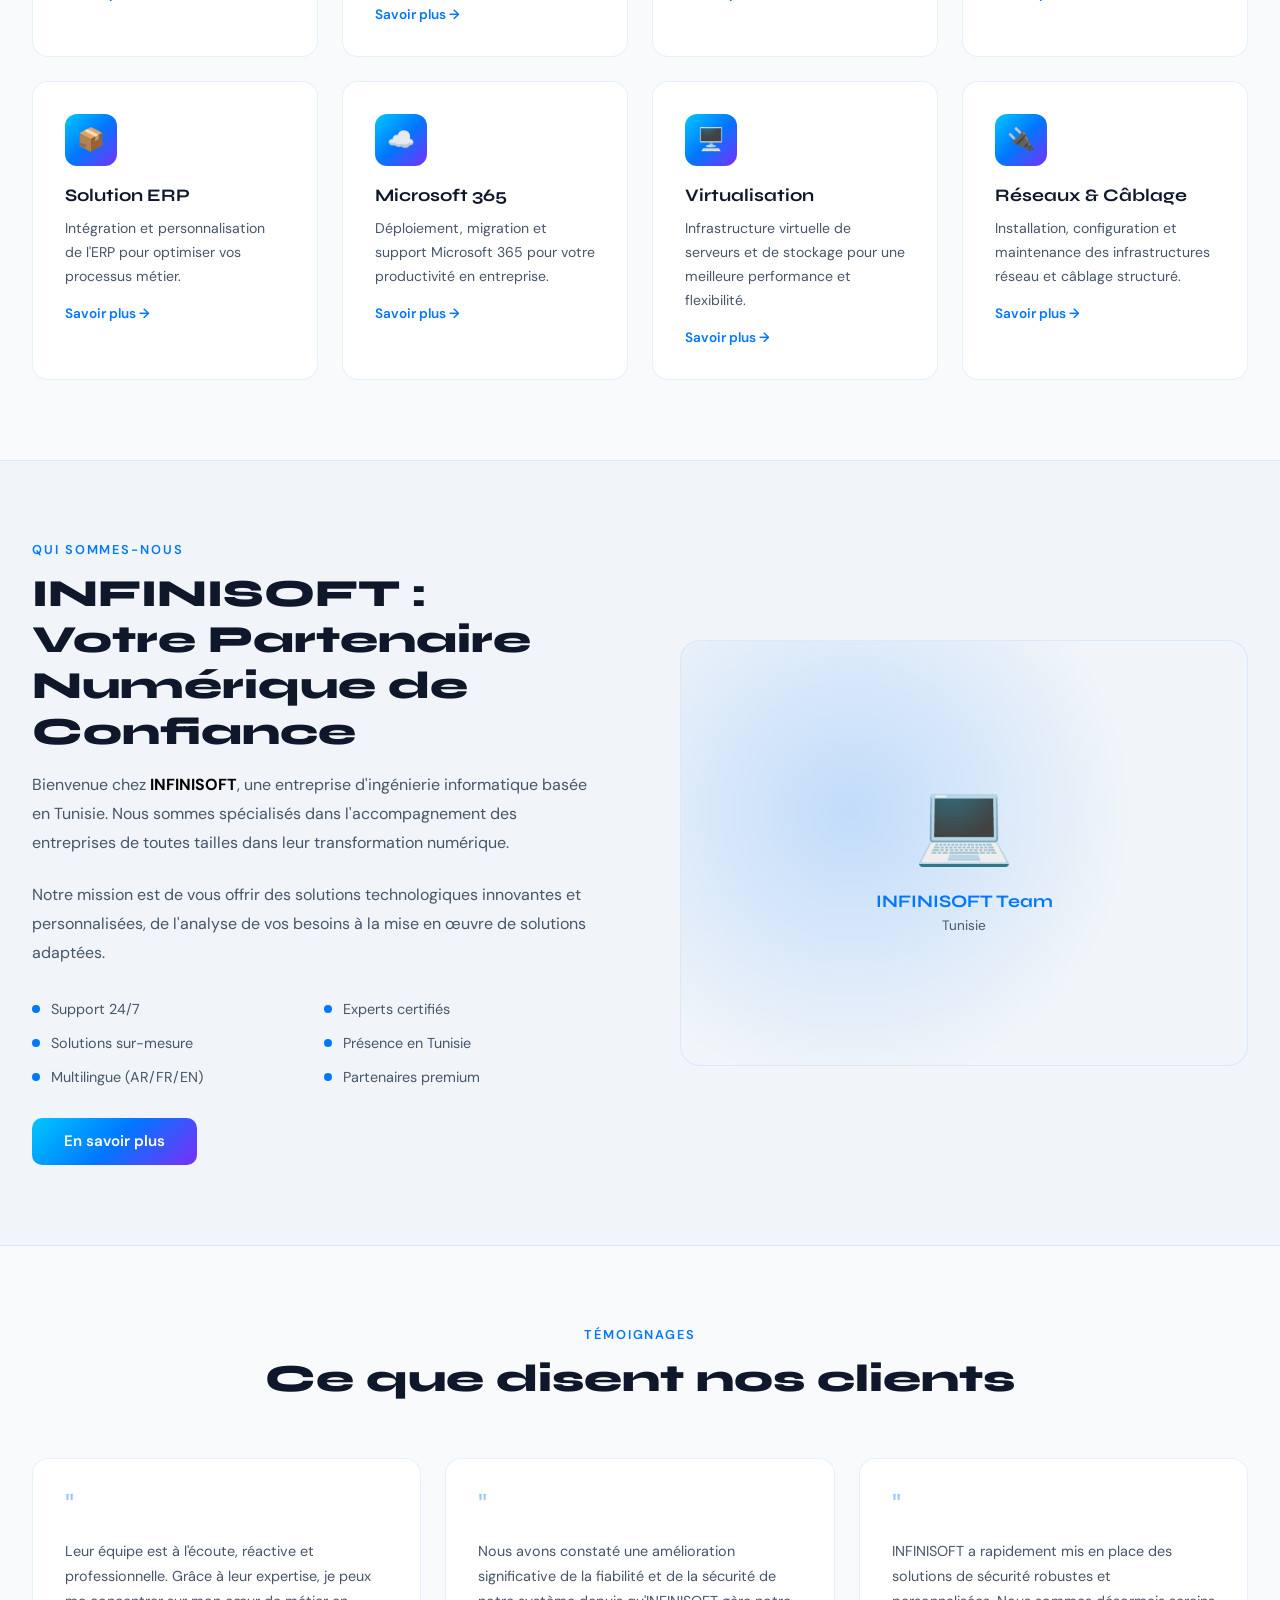
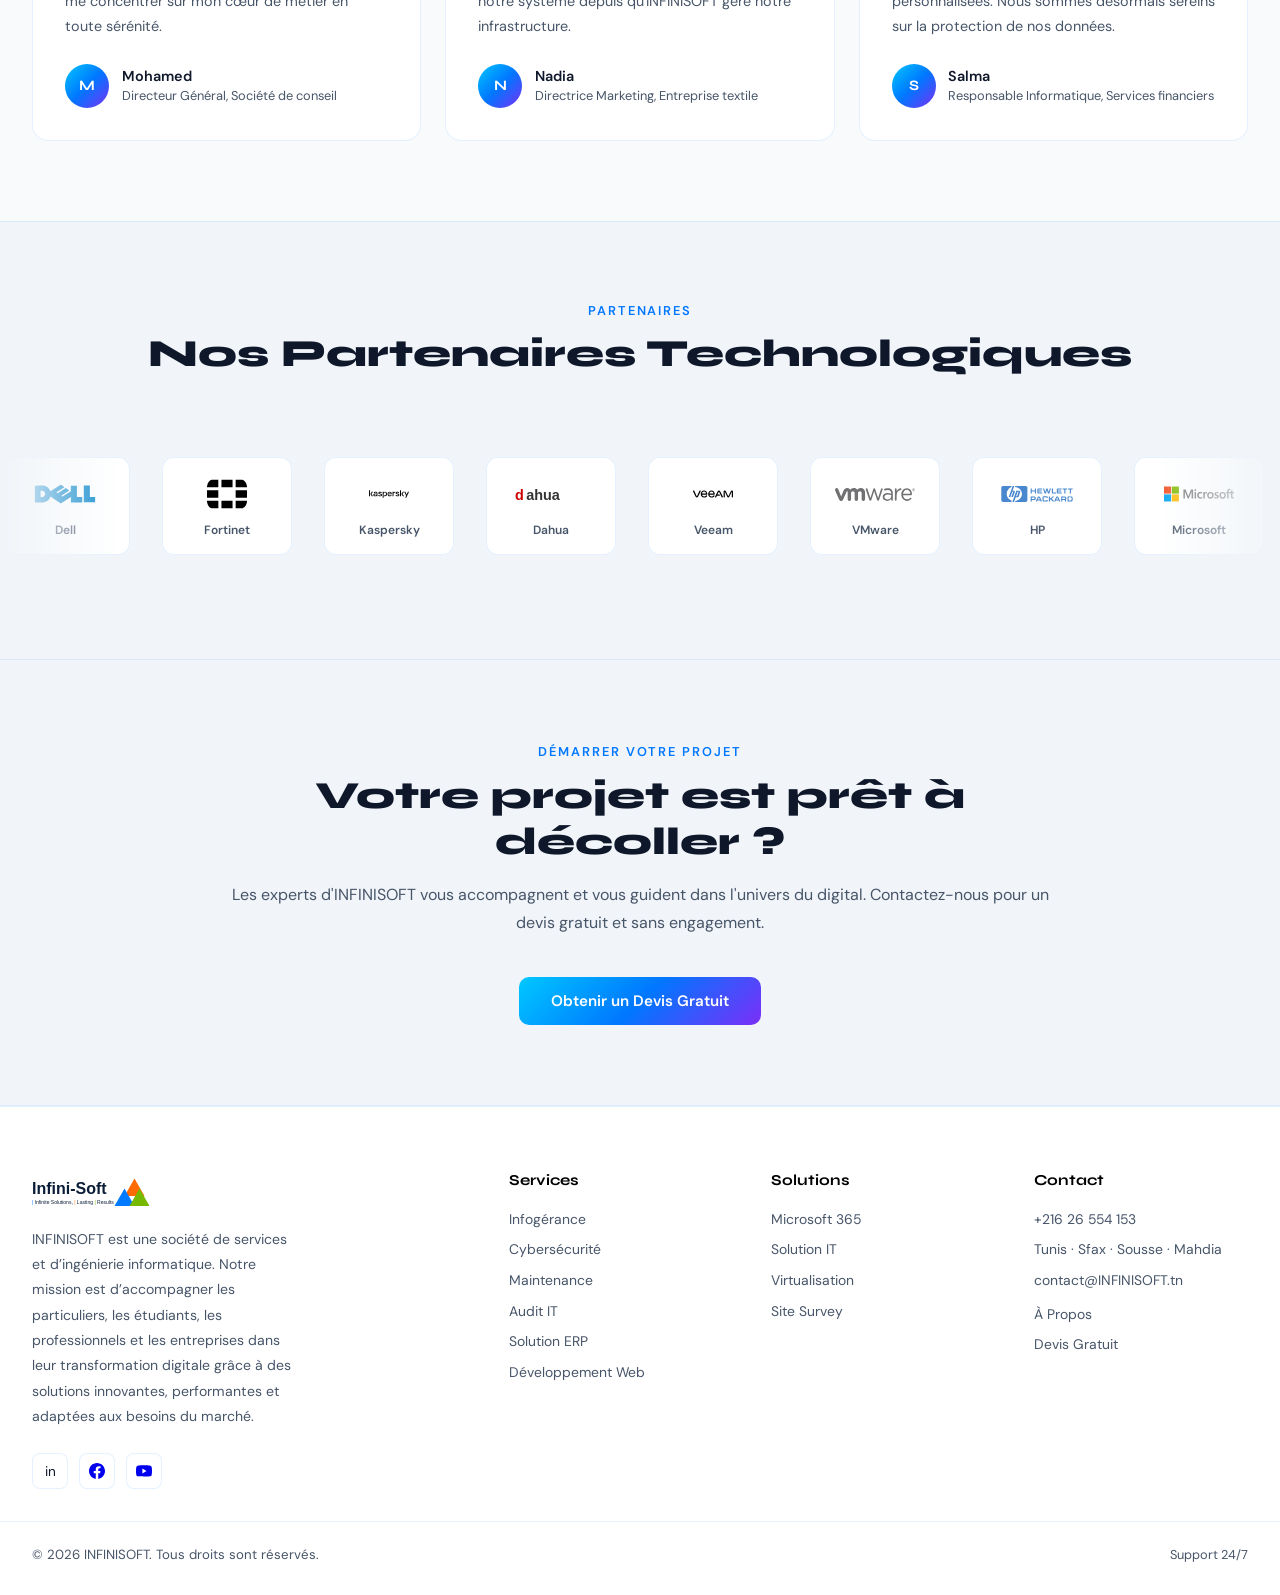
==== commit 6388cdfc: "fix icon" ====
--- a/index.html
+++ b/index.html
@@ -3,7 +3,7 @@
 <head>
 <meta charset="UTF-8">
 <meta name="viewport" content="width=device-width, initial-scale=1.0">
-<title>Infini-Soft</title>
+<title>INFINISOFT</title>
 <link rel="icon" type="image/svg+xml" href="img/favicon.svg">
 <link href="https://fonts.googleapis.com/css2?family=Syne:wght@400;600;700;800&family=DM+Sans:wght@300;400;500;600&display=swap" rel="stylesheet">
 <style>
@@ -380,8 +380,8 @@
 <nav>
   <div class="nav-inner">
     <div class="logo" onclick="showPage('home')">
-      <img src="img/logo-light.svg" alt="Infini-Soft" class="light-logo" style="height: 45px; vertical-align: middle;">
-      <img src="img/logo-dark.svg" alt="Infini-Soft" class="dark-logo" style="height: 45px; vertical-align: middle;">
+      <img src="img/logo-light.svg" alt="INFINISOFT" class="light-logo" style="height: 45px; vertical-align: middle;">
+      <img src="img/logo-dark.svg" alt="INFINISOFT" class="dark-logo" style="height: 45px; vertical-align: middle;">
     </div>
     <div style="display: flex; align-items: center; gap: 1rem;">
       <button id="theme-toggle" class="social-btn" title="Changer de mode" style="background: var(--bg2); border: 1px solid var(--border); color: var(--text);">
@@ -463,10 +463,10 @@
       <div>
         <div class="hero-badge"><span></span> Société Informatique Tunisie</div>
         <h1>Transformez vos défis IT en <span class="grad">solutions innovantes</span></h1>
-        <p>Infini-Soft est une société de services et d’ingénierie informatique. Notre mission est d’accompagner les particuliers, les étudiants, les professionnels et les entreprises dans leur transformation digitale grâce à des solutions innovantes, performantes et adaptées aux besoins du marché.</p>
+        <p>INFINISOFT est une société de services et d’ingénierie informatique. Notre mission est d’accompagner les particuliers, les étudiants, les professionnels et les entreprises dans leur transformation digitale grâce à des solutions innovantes, performantes et adaptées aux besoins du marché.</p>
         <div class="hero-btns">
           <button type="button" class="btn-primary" id="btn-devis" onclick="showPage('contact')">Devis Gratuit</button>
-          <button type="button" class="btn-outline" id="btn-about" onclick="showPage('about')">Découvrir Infini-Soft</button>
+          <button type="button" class="btn-outline" id="btn-about" onclick="showPage('about')">Découvrir INFINISOFT</button>
         </div>
       </div>
       <div class="hero-visual">
@@ -569,9 +569,9 @@
       <div class="about-grid">
         <div>
           <div class="section-label fade-in">Qui Sommes-Nous</div>
-        <h2 class="section-title fade-in">Infini-Soft : Votre Partenaire Numérique de Confiance</h2>
+        <h2 class="section-title fade-in">INFINISOFT : Votre Partenaire Numérique de Confiance</h2>
         <p style="color:var(--text2);line-height:1.8;margin-bottom:1.5rem;" class="fade-in">
-          Bienvenue chez <strong style="color:var(--white)">Infini-Soft</strong>, une entreprise d'ingénierie informatique basée en Tunisie. Nous sommes spécialisés dans l'accompagnement des entreprises de toutes tailles dans leur transformation numérique.
+          Bienvenue chez <strong style="color:var(--white)">INFINISOFT</strong>, une entreprise d'ingénierie informatique basée en Tunisie. Nous sommes spécialisés dans l'accompagnement des entreprises de toutes tailles dans leur transformation numérique.
         </p>
         <p style="color:var(--text2);line-height:1.8;margin-bottom:2rem;" class="fade-in">
           Notre mission est de vous offrir des solutions technologiques innovantes et personnalisées, de l'analyse de vos besoins à la mise en œuvre de solutions adaptées.
@@ -590,7 +590,7 @@
           <div class="about-img-placeholder fade-in">
             <div style="text-align:center;position:relative;z-index:1;">
               <div style="font-size:5rem;margin-bottom:1rem;">💻</div>
-            <div style="font-family:'Syne',sans-serif;font-size:1.1rem;font-weight:700;color:var(--accent)">Infini-Soft Team</div>
+            <div style="font-family:'Syne',sans-serif;font-size:1.1rem;font-weight:700;color:var(--accent)">INFINISOFT Team</div>
             <div style="color:var(--text2);font-size:.85rem;margin-top:.3rem">Tunisie</div>
             </div>
           </div>
@@ -614,12 +614,12 @@
         </div>
         <div class="testi-card fade-in">
           <div class="testi-quote">"</div>
-          <p class="testi-text">Nous avons constaté une amélioration significative de la fiabilité et de la sécurité de notre système depuis qu'Infini-Soft gère notre infrastructure.</p>
+          <p class="testi-text">Nous avons constaté une amélioration significative de la fiabilité et de la sécurité de notre système depuis qu'INFINISOFT gère notre infrastructure.</p>
           <div class="testi-author"><div class="testi-avatar">N</div><div><div class="testi-name">Nadia</div><div class="testi-role">Directrice Marketing, Entreprise textile</div></div></div>
         </div>
         <div class="testi-card fade-in">
           <div class="testi-quote">"</div>
-          <p class="testi-text">Infini-Soft a rapidement mis en place des solutions de sécurité robustes et personnalisées. Nous sommes désormais sereins sur la protection de nos données.</p>
+          <p class="testi-text">INFINISOFT a rapidement mis en place des solutions de sécurité robustes et personnalisées. Nous sommes désormais sereins sur la protection de nos données.</p>
           <div class="testi-author"><div class="testi-avatar">S</div><div><div class="testi-name">Salma</div><div class="testi-role">Responsable Informatique, Services financiers</div></div></div>
         </div>
       </div>
@@ -671,7 +671,7 @@
     <div class="cta-inner fade-in">
       <div class="section-label" style="display:inline-block;margin-bottom:.8rem">Démarrer votre projet</div>
       <h2 class="section-title">Votre projet est prêt à décoller ?</h2>
-      <p>Les experts d'Infini-Soft vous accompagnent et vous guident dans l'univers du digital. Contactez-nous pour un devis gratuit et sans engagement.</p>
+      <p>Les experts d'INFINISOFT vous accompagnent et vous guident dans l'univers du digital. Contactez-nous pour un devis gratuit et sans engagement.</p>
       <a href="javascript:void(0)" class="btn-primary" onclick="showPage('contact')">Obtenir un Devis Gratuit</a>
     </div>
   </div>
@@ -684,7 +684,7 @@
     <div class="page-hero-inner">
       <div class="breadcrumb"><span onclick="showPage('home')" style="cursor:pointer;color:var(--text2)">Accueil</span><span class="sep">/</span><span class="current">À Propos</span></div>
       <div class="section-label">Notre Histoire</div>
-      <h1 class="section-title">Infini-Soft : Qui sommes-nous ?</h1>
+      <h1 class="section-title">INFINISOFT : Qui sommes-nous ?</h1>
       <p class="section-sub" style="margin:0 auto">Votre partenaire informatique de confiance en Tunisie.</p>
     </div>
   </div>
@@ -694,7 +694,7 @@
         <div>
           <div class="section-label">Notre Mission</div>
           <h2 class="section-title">Innover, Accompagner, Sécuriser</h2>
-          <p style="color:var(--text2);line-height:1.8;margin-bottom:1.2rem">Fondée en Tunisie, <strong style="color:var(--white)">Infini-Soft</strong> est une entreprise d'ingénierie informatique spécialisée dans l'accompagnement des organisations dans leur transformation numérique. Nous intervenons aussi bien auprès des PME que des grandes entreprises, avec la même exigence de qualité.</p>
+          <p style="color:var(--text2);line-height:1.8;margin-bottom:1.2rem">Fondée en Tunisie, <strong style="color:var(--white)">INFINISOFT</strong> est une entreprise d'ingénierie informatique spécialisée dans l'accompagnement des organisations dans leur transformation numérique. Nous intervenons aussi bien auprès des PME que des grandes entreprises, avec la même exigence de qualité.</p>
           <p style="color:var(--text2);line-height:1.8;margin-bottom:1.2rem">Notre équipe pluridisciplinaire de consultants, ingénieurs et développeurs certifiés est animée par une passion commune : vous offrir des solutions technologiques fiables, innovantes et sur-mesure.</p>
           <p style="color:var(--text2);line-height:1.8;margin-bottom:2rem">Grâce à notre expertise en Tunisie, nous vous offrons un service de proximité avec un rayonnement international.</p>
           <a class="btn-primary" onclick="showPage('contact')">Travailler avec nous</a>
@@ -982,7 +982,7 @@
     <div class="page-hero-inner">
       <div class="breadcrumb"><span onclick="showPage('home')" style="cursor:pointer;color:var(--text2)">Accueil</span><span class="sep">/</span><span class="current">Contact</span></div>
       <div class="section-label">📬 Contact</div>
-      <h1 class="section-title">Contactez Infini-Soft</h1>
+      <h1 class="section-title">Contactez INFINISOFT</h1>
       <p class="section-sub" style="margin:0 auto">Nos experts sont disponibles pour répondre à vos besoins informatiques.</p>
     </div>
   </div>
@@ -997,7 +997,7 @@
         </div>
         <div class="contact-item">
           <div class="contact-icon">✉️</div>
-          <div class="contact-detail"><strong>Email</strong><span>contact@infini-soft.tn</span></div>
+          <div class="contact-detail"><strong>Email</strong><span>contact@INFINISOFT.tn</span></div>
         </div>
         <div class="contact-item">
           <div class="contact-icon">📍</div>
@@ -1005,7 +1005,7 @@
         </div>
         <div class="contact-item">
           <div class="contact-icon">🕐</div>
-          <div class="contact-detail"><strong>Disponibilité</strong><span>Lun–Ven 8h–18h (bureau) / Support 24/7</span></div>
+          <div class="contact-detail"><strong>Disponibilité</strong><span>Lun–Ven 8h–18h / Support 24/7</span></div>
         </div>
         <div style="margin-top:2rem;background:var(--card);border:1px solid var(--border);border-radius:12px;padding:1.5rem;">
           <div style="font-family:'Syne',sans-serif;font-weight:700;margin-bottom:.8rem">🌍 Nous intervenons en :</div>
@@ -1016,8 +1016,8 @@
       </div>
       <form class="contact-form" id="contactForm" onsubmit="handleSubmit(event)">
         <input type="hidden" name="access_key" value="5b874e56-b120-44ac-ac5d-dfedd7cf5036">
-        <input type="hidden" name="subject" value="Nouvelle demande de devis - Infini-Soft">
-        <input type="hidden" name="from_name" value="Infini-Soft">
+        <input type="hidden" name="subject" value="Nouvelle demande de devis - INFINISOFT">
+        <input type="hidden" name="from_name" value="INFINISOFT">
         <h3 style="font-family:'Syne',sans-serif;font-size:1.2rem;font-weight:700;margin-bottom:1.5rem;">Demander un Devis Gratuit</h3>
         <div class="form-row">
           <div class="form-group"><label>Prénom *</label><input type="text" name="first_name" placeholder="Votre prénom"></div>
@@ -1055,14 +1055,14 @@
   <div class="footer-grid">
     <div class="footer-brand">
       <div class="logo" style="margin-bottom: 1rem;">
-        <img src="img/logo-light.svg" alt="Infini-Soft" class="light-logo" style="height: 40px;">
-        <img src="img/logo-dark.svg" alt="Infini-Soft" class="dark-logo" style="height: 40px;">
-      </div>
-      <p>Infini-Soft est une société de services et d’ingénierie informatique. Notre mission est d’accompagner les particuliers, les étudiants, les professionnels et les entreprises dans leur transformation digitale grâce à des solutions innovantes, performantes et adaptées aux besoins du marché.</p>
+        <img src="img/logo-light.svg" alt="INFINISOFT" class="light-logo" style="height: 40px;">
+        <img src="img/logo-dark.svg" alt="INFINISOFT" class="dark-logo" style="height: 40px;">
+      </div>
+      <p>INFINISOFT est une société de services et d’ingénierie informatique. Notre mission est d’accompagner les particuliers, les étudiants, les professionnels et les entreprises dans leur transformation digitale grâce à des solutions innovantes, performantes et adaptées aux besoins du marché.</p>
       <div class="footer-socials">
         <div class="social-btn">in</div>
-        <a href="https://www.facebook.com/profile.php?id=61590506285521" target="_blank" rel="noopener noreferrer" class="social-btn" title="Facebook">f</a>
-        <a href="https://www.youtube.com/@INFINI_SOFT" target="_blank" rel="noopener noreferrer" class="social-btn" title="YouTube">▶</a>
+        <a href="https://www.facebook.com/profile.php?id=61590506285521" target="_blank" rel="noopener noreferrer" class="social-btn" title="Facebook"><svg xmlns="http://www.w3.org/2000/svg" width="16" height="16" viewBox="0 0 24 24" fill="currentColor"><path d="M24 12.073c0-6.627-5.373-12-12-12s-12 5.373-12 12c0 5.99 4.388 10.954 10.125 11.854v-8.385H7.078v-3.47h3.047V9.43c0-3.007 1.792-4.669 4.533-4.669 1.312 0 2.686.235 2.686.235v2.953H15.83c-1.491 0-1.956.925-1.956 1.874v2.25h3.328l-.532 3.47h-2.796v8.385C19.612 23.027 24 18.062 24 12.073z"/></svg></a>
+        <a href="https://www.youtube.com/@INFINI_SOFT" target="_blank" rel="noopener noreferrer" class="social-btn" title="YouTube"><svg xmlns="http://www.w3.org/2000/svg" width="16" height="16" viewBox="0 0 24 24" fill="currentColor"><path d="M23.498 6.186a3.016 3.016 0 0 0-2.122-2.136C19.505 3.545 12 3.545 12 3.545s-7.505 0-9.377.505A3.017 3.017 0 0 0 .502 6.186C0 8.07 0 12 0 12s0 3.93.502 5.814a3.016 3.016 0 0 0 2.122 2.136c1.871.505 9.376.505 9.376.505s7.505 0 9.377-.505a3.015 3.015 0 0 0 2.122-2.136C24 15.93 24 12 24 12s0-3.93-.502-5.814zM9.545 15.568V8.432L15.818 12l-6.273 3.568z"/></svg></a>
       </div>
     </div>
     <div class="footer-col">
@@ -1090,14 +1090,14 @@
       <ul>
         <li><a>+216 26 554 153</a></li>
         <li><a>Tunis · Sfax · Sousse · Mahdia</a></li>
-        <li><a>contact@infini-soft.tn</a></li>
+        <li><a>contact@INFINISOFT.tn</a></li>
         <li style="margin-top:.8rem"><a href="javascript:void(0)" onclick="showPage('about')">À Propos</a></li>
         <li><a href="javascript:void(0)" onclick="showPage('contact')">Devis Gratuit</a></li>
       </ul>
     </div>
   </div>
   <div class="footer-bottom">
-    <p>© 2026 Infini-Soft. Tous droits sont réservés.</p>
+    <p>© 2026 INFINISOFT. Tous droits sont réservés.</p>
     <p style="color:var(--text2);font-size:.8rem">Support 24/7</p>
   </div>
 </footer>
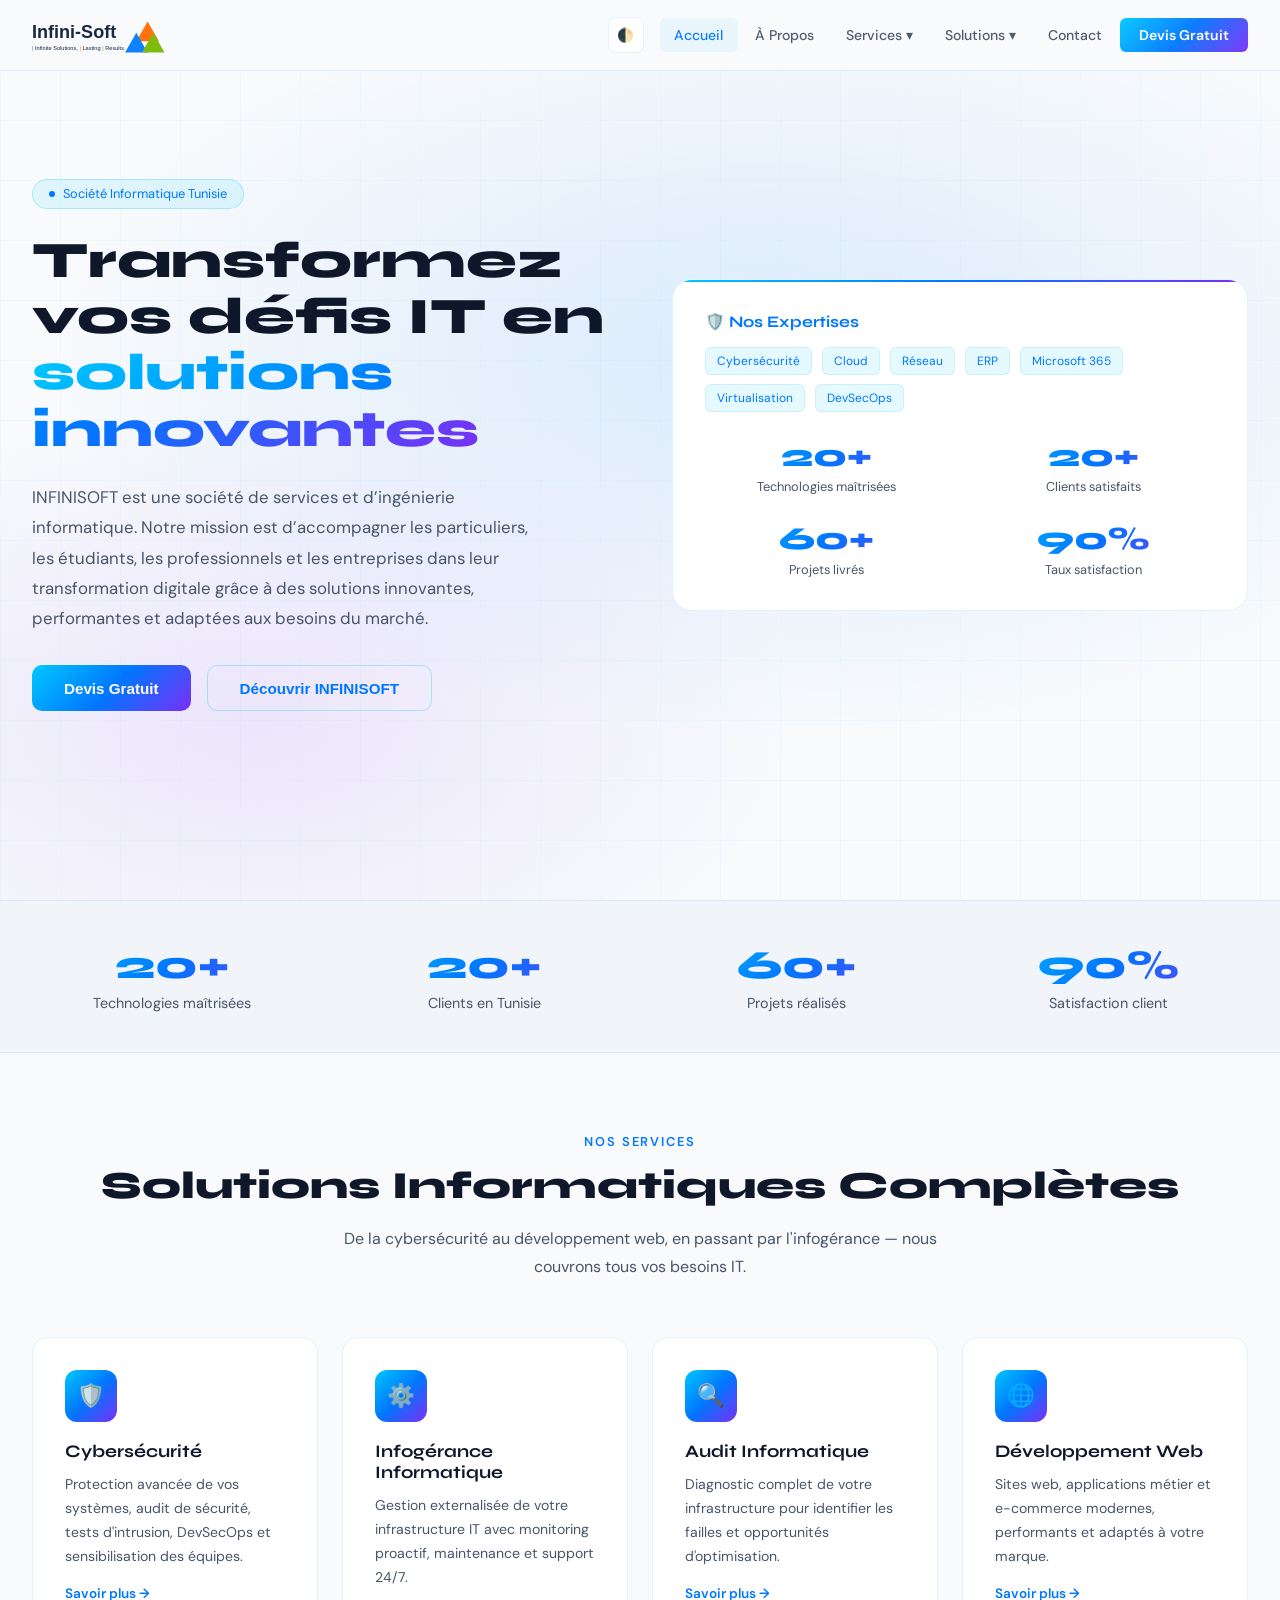
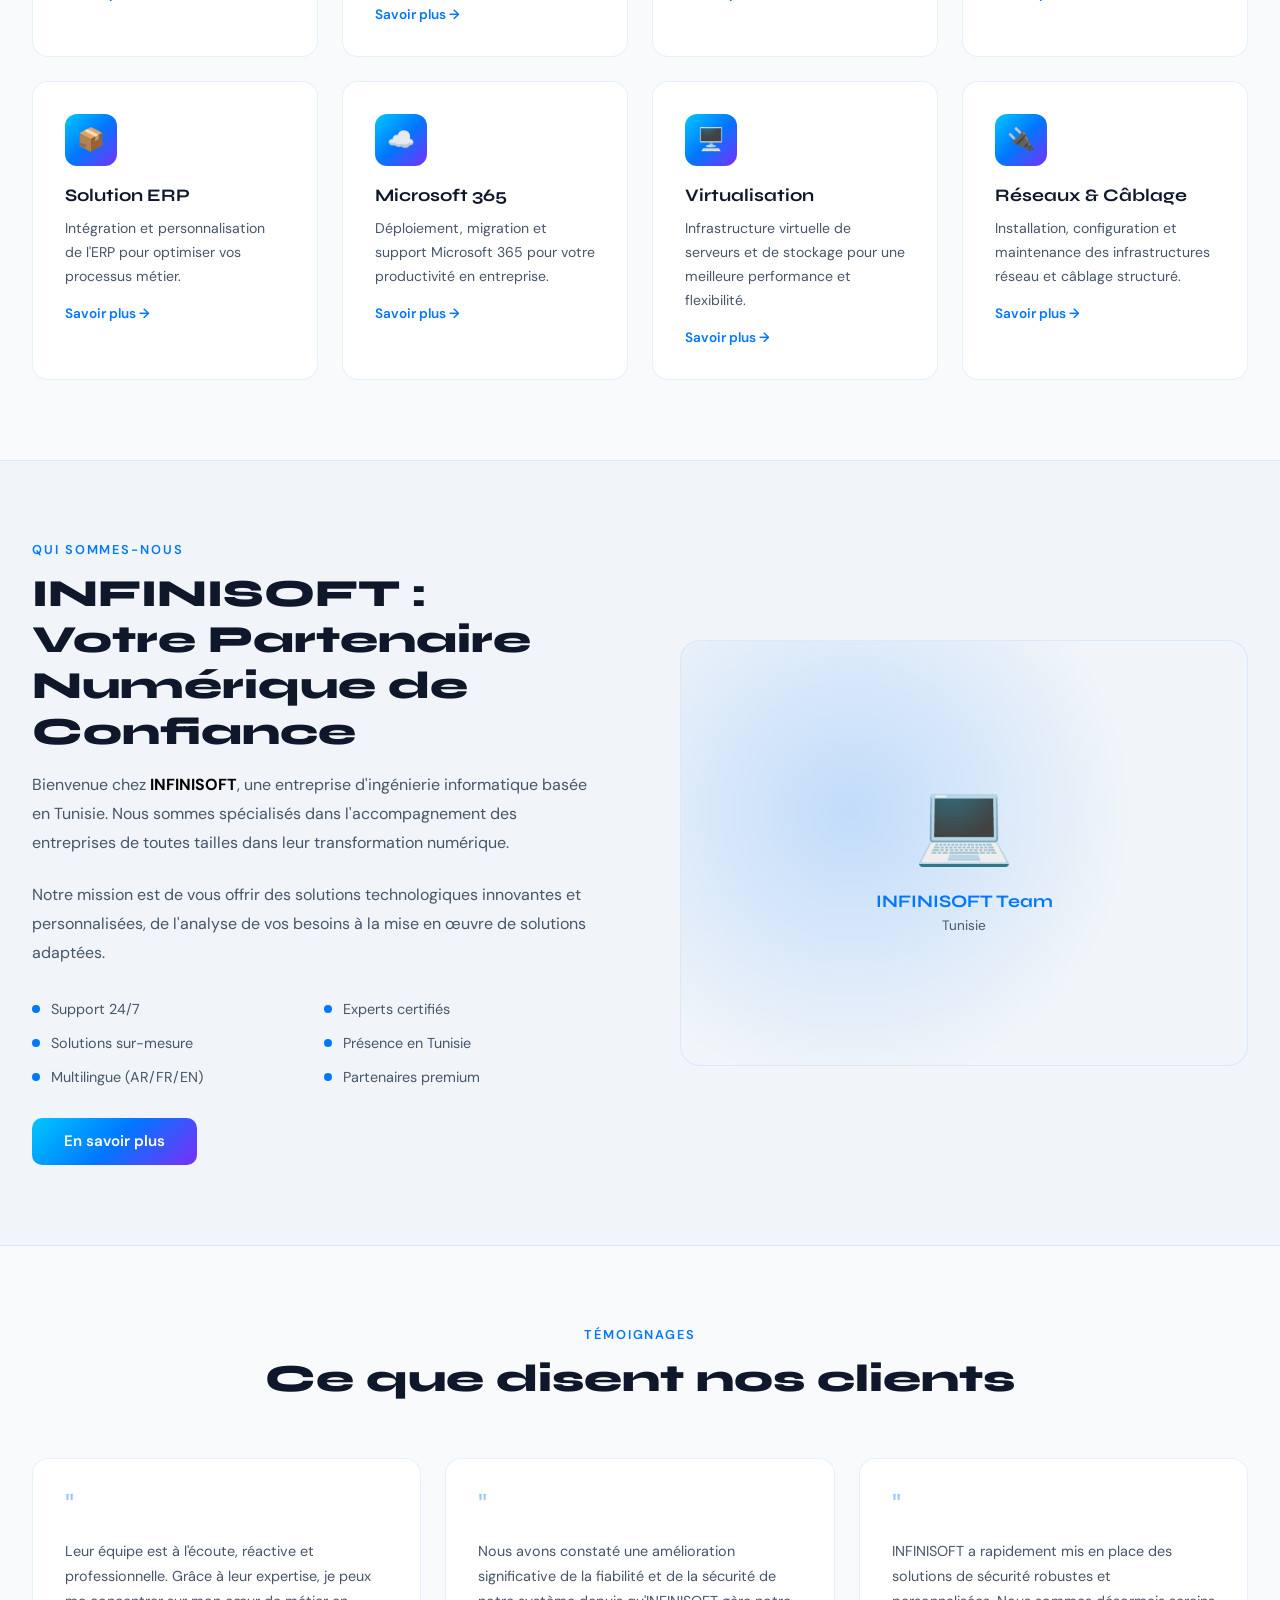
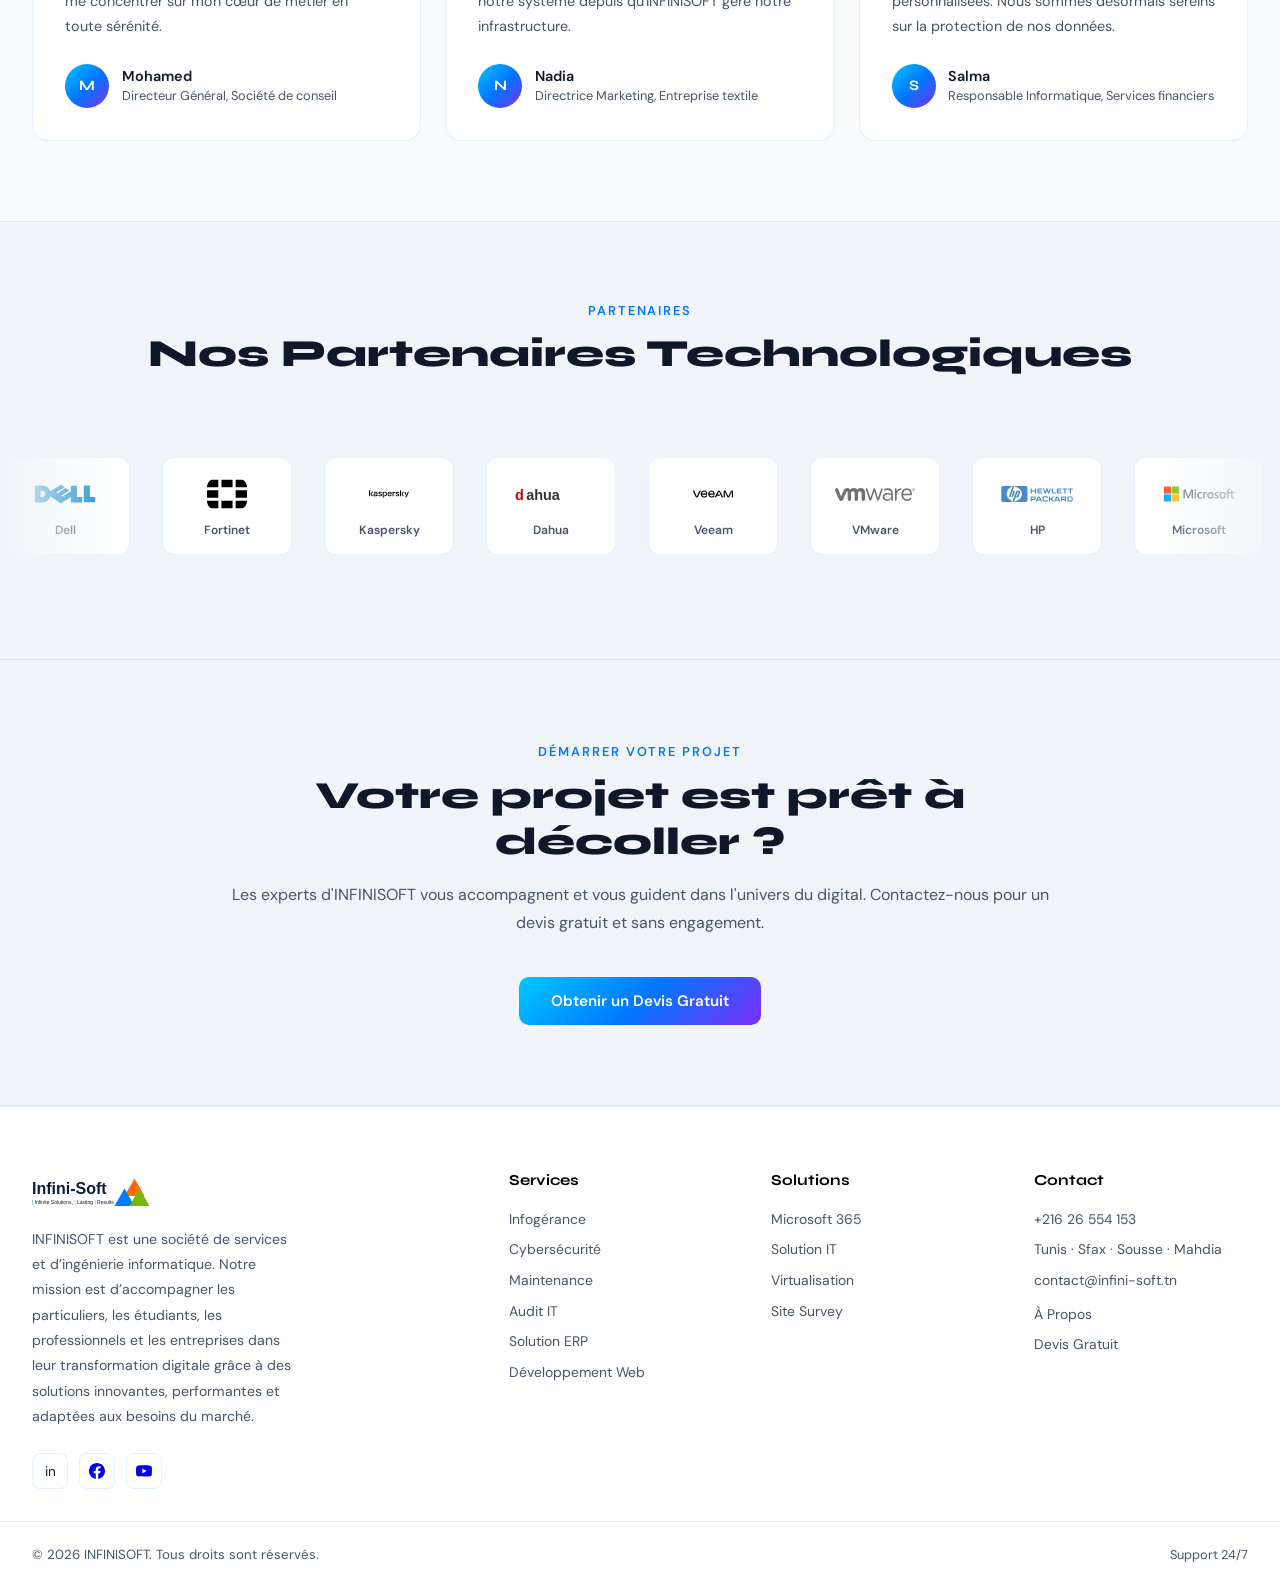
==== commit af2554a7: "change email email" ====
--- a/index.html
+++ b/index.html
@@ -1090,7 +1090,7 @@
       <ul>
         <li><a>+216 26 554 153</a></li>
         <li><a>Tunis · Sfax · Sousse · Mahdia</a></li>
-        <li><a>contact@INFINISOFT.tn</a></li>
+        <li><a>contact@infini-soft.tn</a></li>
         <li style="margin-top:.8rem"><a href="javascript:void(0)" onclick="showPage('about')">À Propos</a></li>
         <li><a href="javascript:void(0)" onclick="showPage('contact')">Devis Gratuit</a></li>
       </ul>
